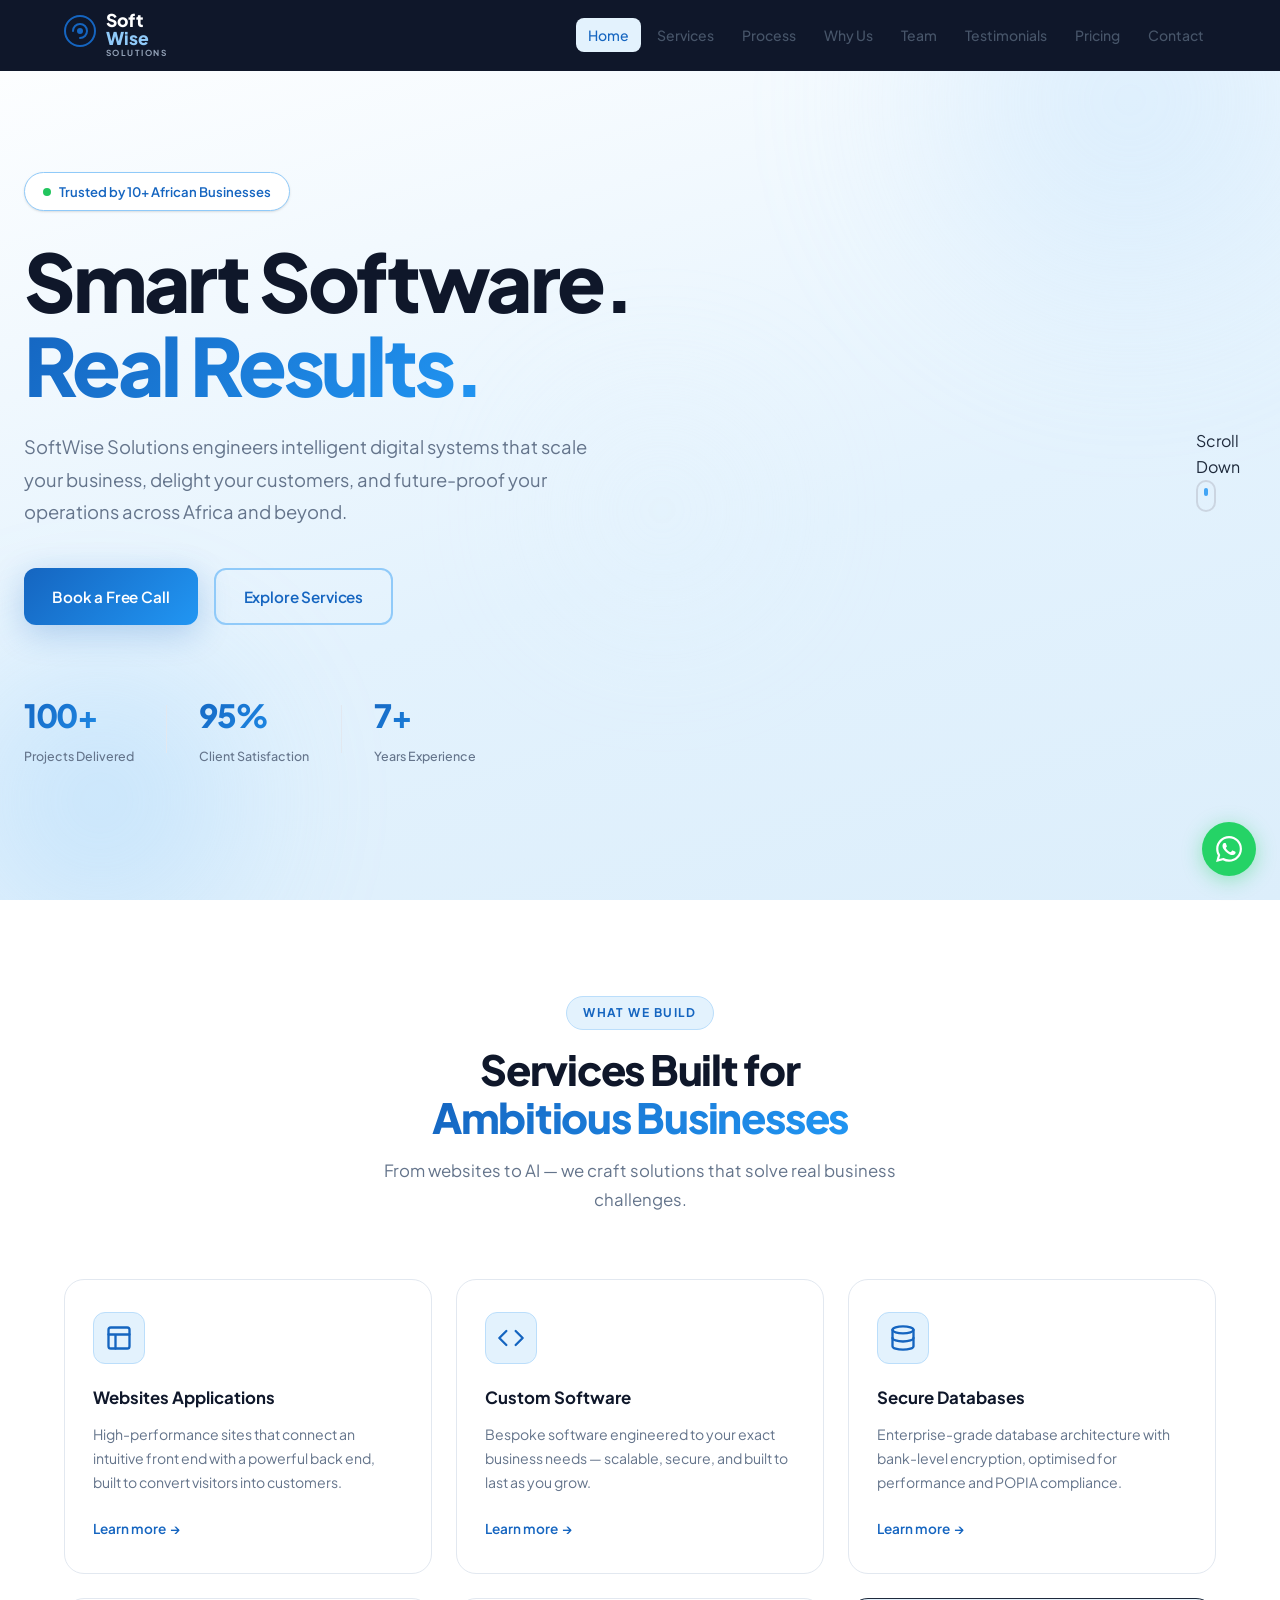
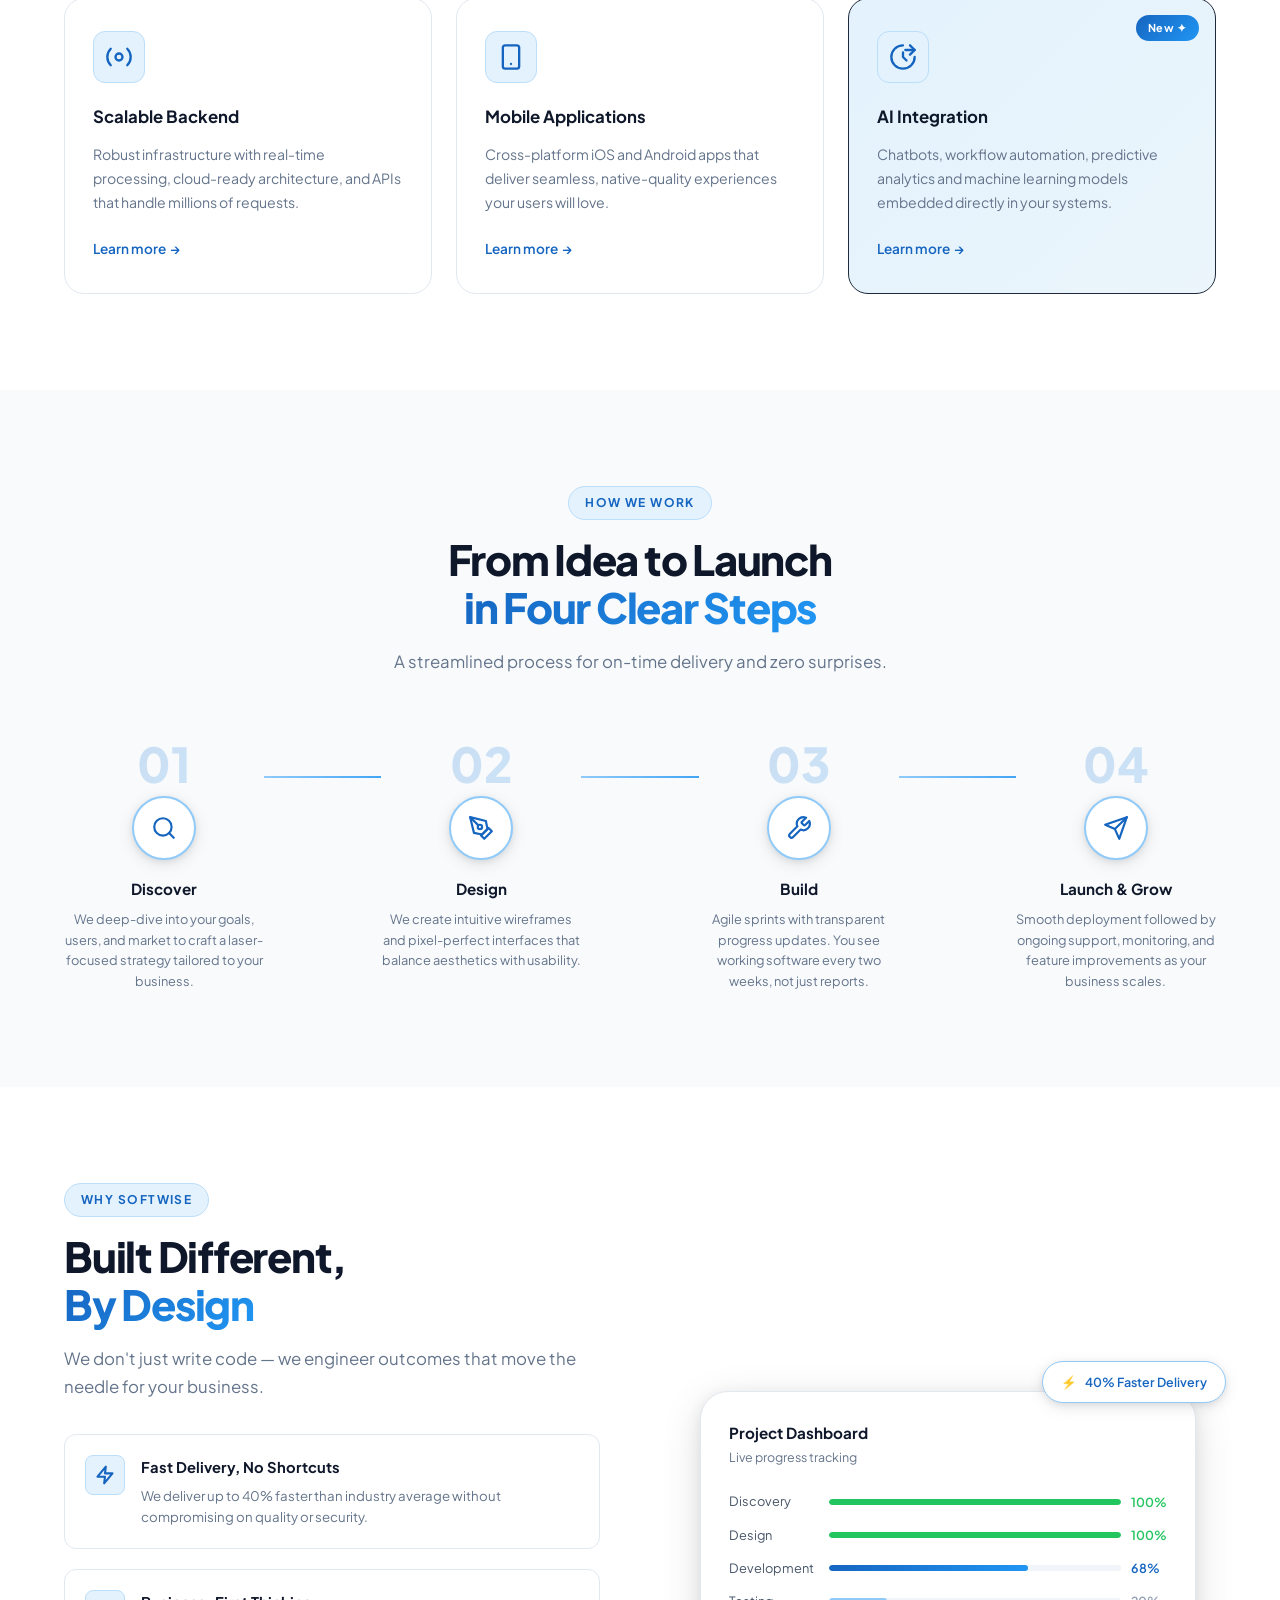
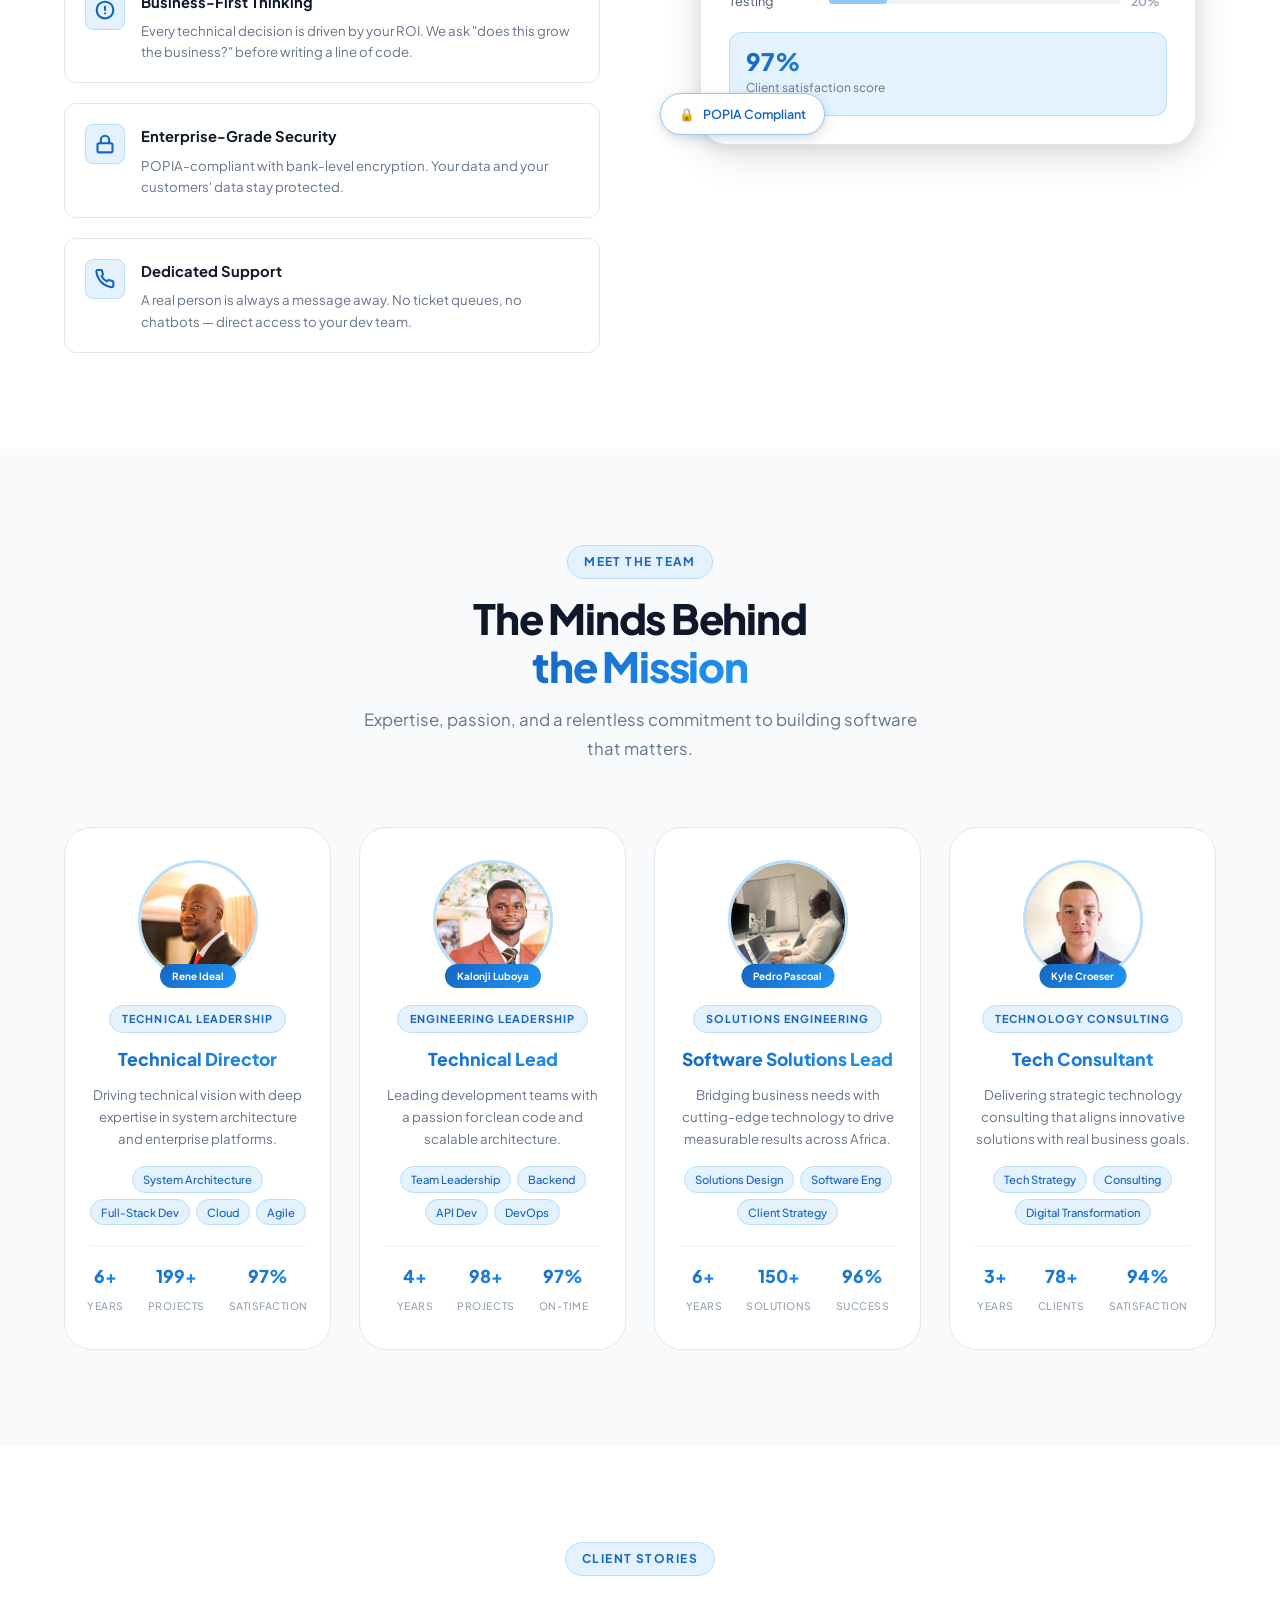
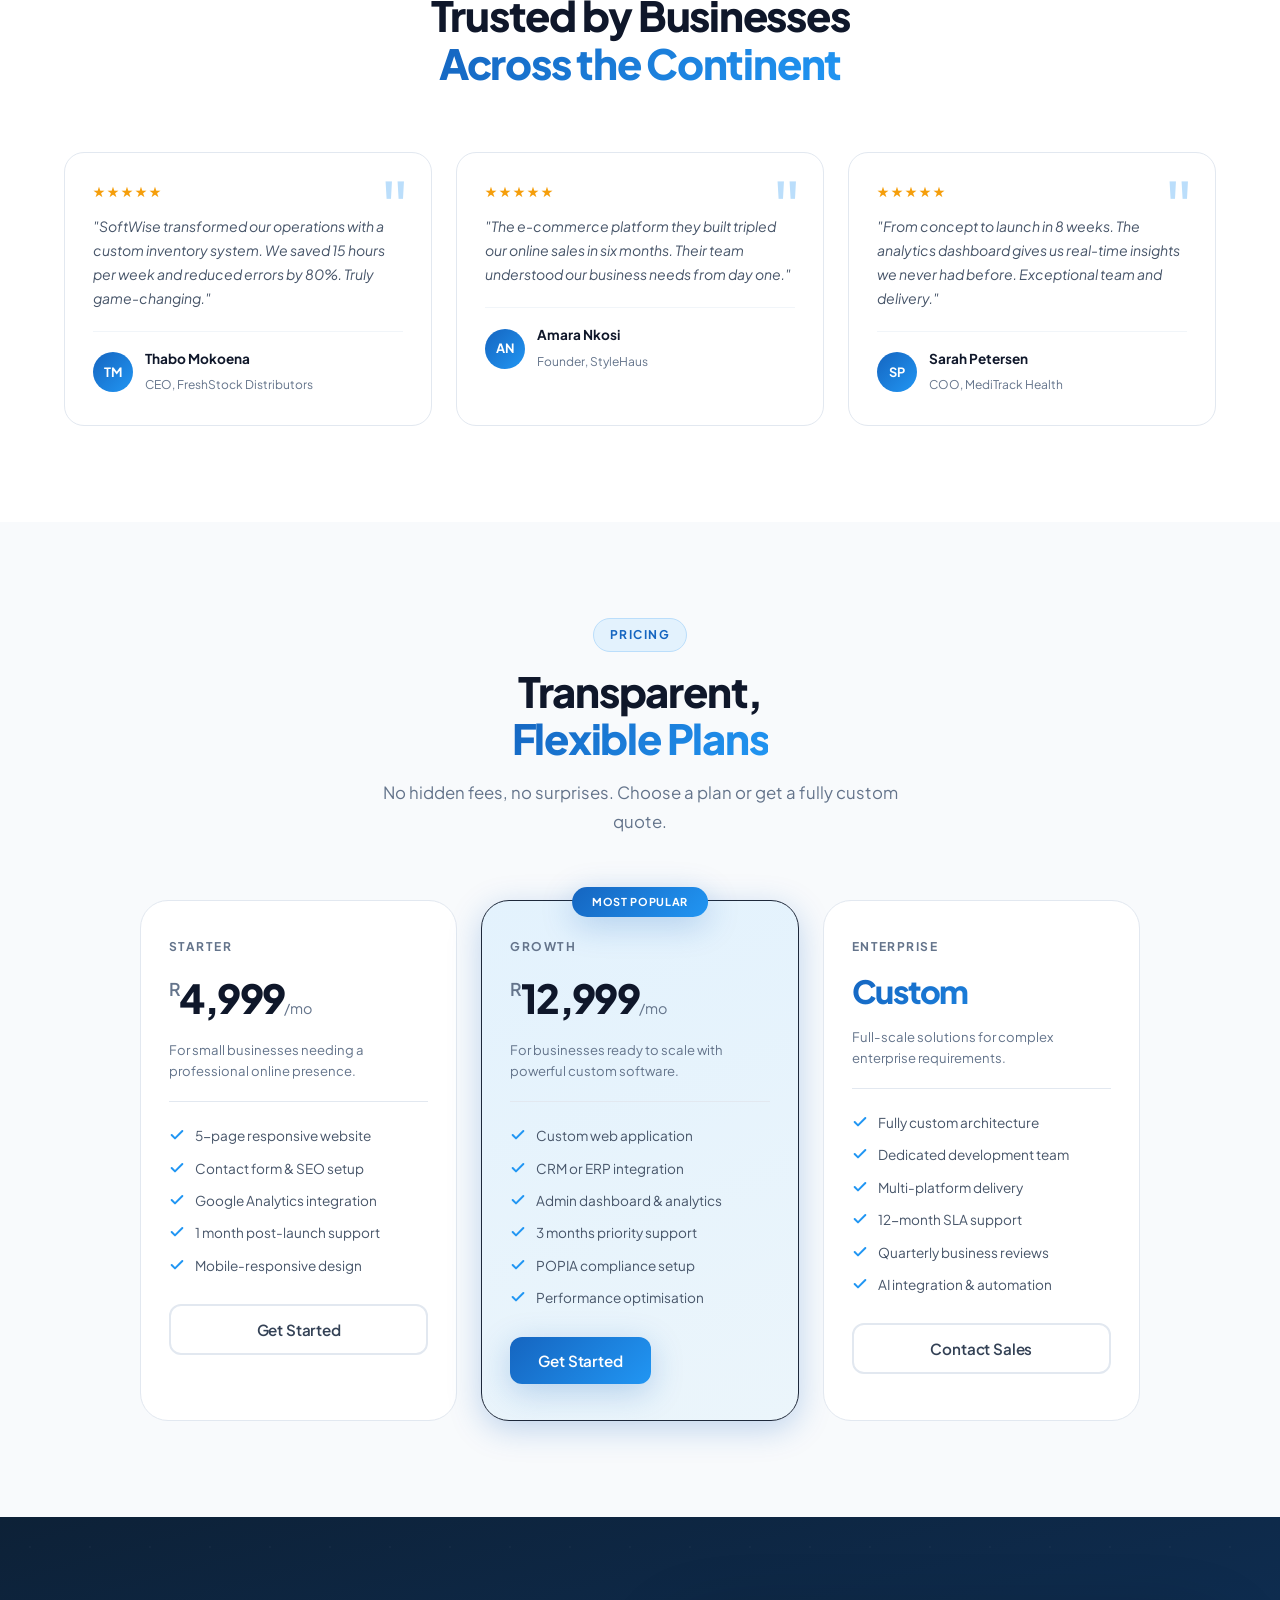
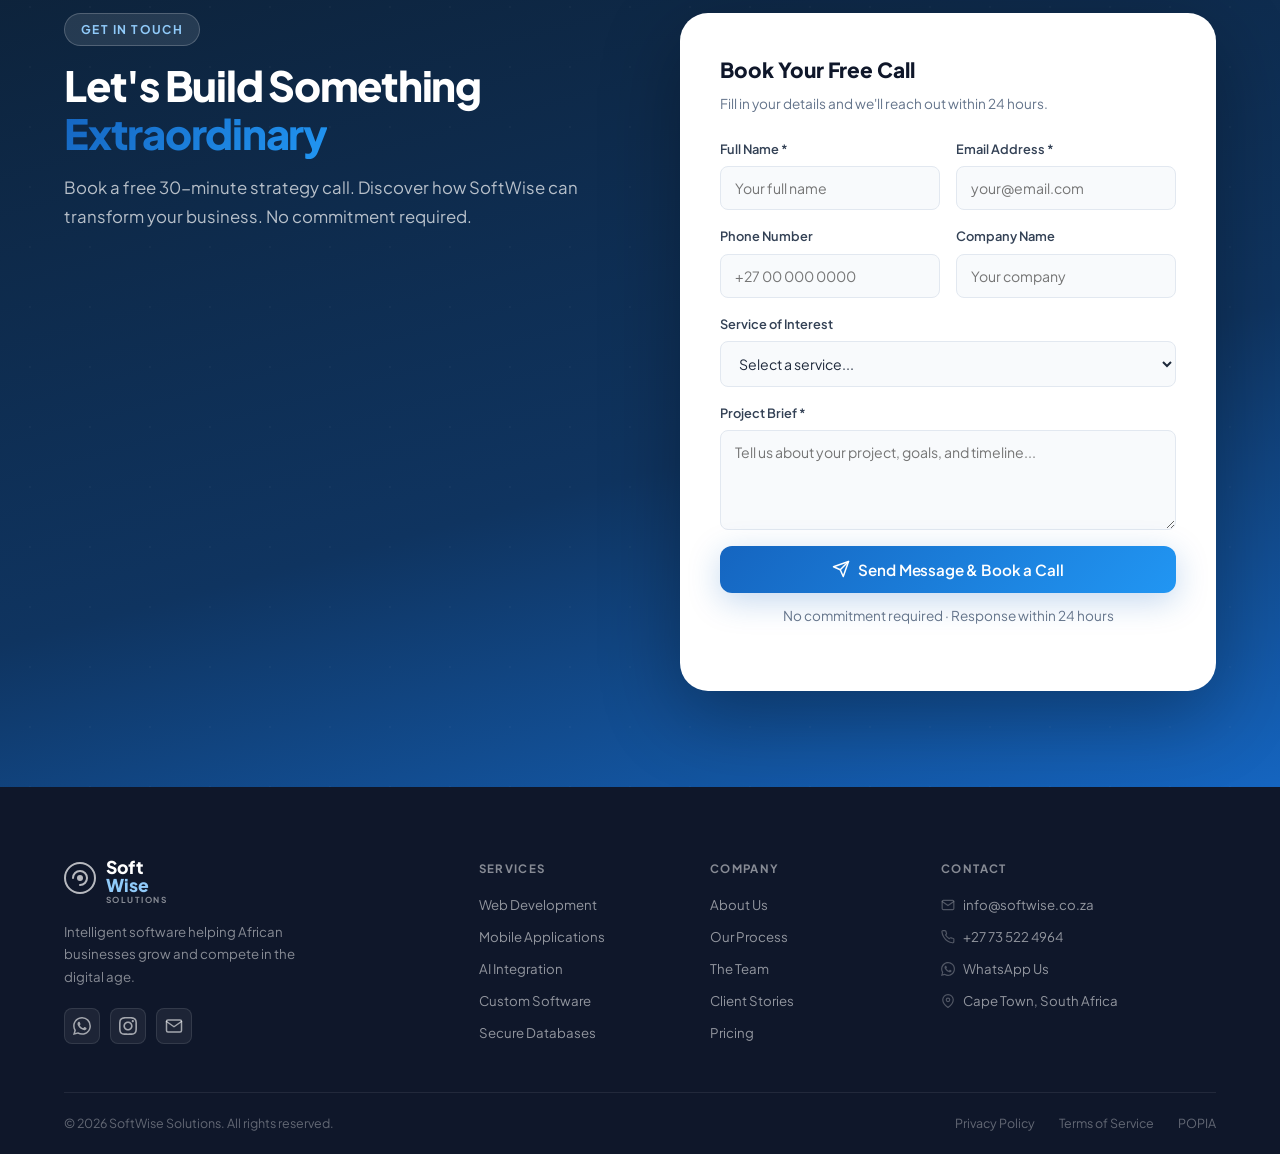
==== index_4.html @ fcd23aa0 "Add files via upload" ====
<!DOCTYPE html>
<html lang="en">
<head>
  <meta charset="UTF-8" />
  <meta name="viewport" content="width=device-width, initial-scale=1.0"/>
  <title>SoftWise Solutions – Smart Software. Real Results.</title>
  <link rel="preconnect" href="https://fonts.googleapis.com">
  <link rel="preconnect" href="https://fonts.gstatic.com" crossorigin>
  <link href="https://fonts.googleapis.com/css2?family=Plus+Jakarta+Sans:wght@300;400;500;600;700;800&family=Syne:wght@400;600;700;800&display=swap" rel="stylesheet">
  
</head>

<style>
/* =====================================================
   SOFTWISE SOLUTIONS — styles.css
   ===================================================== */

/* ---------- CSS CUSTOM PROPERTIES ---------- */
:root {
  --blue-900: #0D2137;
  --blue-800: #0F3460;
  --blue-700: #1565C0;
  --blue-600: #1976D2;
  --blue-500: #2196F3;
  --blue-400: #42A5F5;
  --blue-200: #90CAF9;
  --blue-100: #BBDEFB;
  --blue-50:  #E3F2FD;
  --white:    #FFFFFF;
  --gray-50:  #F8FAFC;
  --gray-100: #F1F5F9;
  --gray-200: #E2E8F0;
  --gray-300: #CBD5E1;
  --gray-400: #94A3B8;
  --gray-500: #64748B;
  --gray-600: #475569;
  --gray-700: #334155;
  --gray-800: #1E293B;
  --gray-900: #0F172A;
  --success:  #22C55E;
  --warning:  #F59E0B;
  --gradient: linear-gradient(135deg, var(--blue-700) 0%, var(--blue-500) 100%);
  --gradient-soft: linear-gradient(135deg, #E3F2FD 0%, #BBDEFB 100%);
  --shadow-sm: 0 1px 3px rgba(0,0,0,0.08), 0 1px 2px rgba(0,0,0,0.06);
  --shadow-md: 0 4px 16px rgba(0,0,0,0.1), 0 2px 6px rgba(0,0,0,0.07);
  --shadow-lg: 0 10px 40px rgba(0,0,0,0.12), 0 4px 16px rgba(0,0,0,0.08);
  --shadow-blue: 0 8px 32px rgba(21,101,192,0.25);
  --radius-sm: 8px;
  --radius-md: 12px;
  --radius-lg: 20px;
  --radius-xl: 28px;
  --transition: 0.3s cubic-bezier(0.4, 0, 0.2, 1);
  --font-body: 'Plus Jakarta Sans', sans-serif;
  --font-display: 'Syne', sans-serif;
}

/* ---------- RESET & BASE ---------- */
*, *::before, *::after { box-sizing: border-box; margin: 0; padding: 0; }

html {
  scroll-behavior: smooth;
  font-size: 16px;
  -webkit-text-size-adjust: 100%;
}

body {
  font-family: var(--font-body);
  color: var(--gray-800);
  background: var(--white);
  line-height: 1.65;
  overflow-x: hidden;
}

img { max-width: 100%; display: block; }
a { color: inherit; text-decoration: none; }
ul { list-style: none; }
button { cursor: pointer; border: none; background: none; font-family: inherit; }
input, textarea, select { font-family: inherit; }

/* ---------- UTILITIES ---------- */
.container {
  width: 100%;
  max-width: 1200px;
  margin: 0 auto;
  padding: 0 24px;
}

.section {
  padding: 96px 0;
}

.bg-light {
  background: var(--gray-50);
}

.gradient-text {
  background: var(--gradient);
  -webkit-background-clip: text;
  -webkit-text-fill-color: transparent;
  background-clip: text;
}

.section-header {
  text-align: center;
  margin-bottom: 64px;
}

.section-tag {
  display: inline-block;
  padding: 6px 16px;
  background: var(--blue-50);
  color: var(--blue-700);
  font-size: 0.75rem;
  font-weight: 700;
  letter-spacing: 0.12em;
  text-transform: uppercase;
  border-radius: 100px;
  border: 1px solid var(--blue-100);
  margin-bottom: 16px;
}

.section-title {
  /*font-family: var(--font-display);*/
  font-size: clamp(1.8rem, 4vw, 2.6rem);
  font-weight: 800;
  line-height: 1.15;
  color: var(--gray-900);
  margin-bottom: 16px;
  letter-spacing: -0.03em;
}

.section-desc {
  font-size: 1.05rem;
  color: var(--gray-500);
  max-width: 560px;
  margin: 0 auto;
  line-height: 1.7;
}

/* ---------- BUTTONS ---------- */
.btn {
  display: inline-flex;
  align-items: center;
  gap: 8px;
  padding: 14px 28px;
  border-radius: var(--radius-md);
  font-size: 0.95rem;
  font-weight: 600;
  transition: all var(--transition);
  white-space: nowrap;
  letter-spacing: -0.01em;
}

.btn-primary {
  background: var(--gradient);
  color: var(--white);
  box-shadow: var(--shadow-blue);
}
.btn-primary:hover {
  transform: translateY(-2px);
  box-shadow: 0 12px 40px rgba(21,101,192,0.38);
}
.btn-primary:active { transform: translateY(0); }

.btn-outline {
  background: transparent;
  color: var(--blue-700);
  border: 2px solid var(--blue-200);
}
.btn-outline:hover {
  border-color: var(--blue-700);
  background: var(--blue-50);
  transform: translateY(-2px);
}

.btn-outline-plan {
  display: block;
  width: 100%;
  text-align: center;
  padding: 14px;
  border-radius: var(--radius-md);
  border: 2px solid var(--gray-200);
  color: var(--gray-700);
  font-weight: 600;
  transition: all var(--transition);
}
.btn-outline-plan:hover {
  border-color: var(--blue-700);
  color: var(--blue-700);
  background: var(--blue-50);
  transform: translateY(-2px);
}

.btn-full { width: 100%; justify-content: center; }

/* ---------- NAVBAR ---------- */
.navbar {
  position: fixed;
  top: 0;
  left: 0;
  right: 0;
  z-index: 1000;
  padding: 0;
  transition: all var(--transition);
  background: var(--gray-900);
  backdrop-filter: blur(12px);
  -webkit-backdrop-filter: blur(12px);
  border-bottom: 1px solid transparent;
}

.navbar.scrolled {
  border-bottom-color: var(--gray-200);
  box-shadow: var(--shadow-sm);
}

.nav-container {
  max-width: 1200px;
  margin: 0 auto;
  padding: 0 24px;
  height: 70px;
  display: flex;
  align-items: center;
  justify-content: space-between;
}

.nav-logo {
  display: flex;
  align-items: center;
  gap: 10px;
  flex-shrink: 0;
}

.logo-icon { flex-shrink: 0; }

.logo-text {
  display: flex;
  flex-direction: column;
  line-height: 1;
}

.logo-soft {
  /*font-family: var(--font-display);*/
  font-size: 1.1rem;
  font-weight: 800;
  color: #ffffff;
}
.logo-wise {
  /*font-family: var(--font-display);*/
  font-size: 1.1rem;
  font-weight: 800;
  color: #90CAF9;
}
.logo-sub {
  font-size: 0.52rem;
  font-weight: 700;
  letter-spacing: 0.18em;
  color: var(--gray-400);
  margin-top: 2px;
}

.nav-links {
  display: flex;
  align-items: center;
  gap: 4px;
}

.nav-link {
  padding: 8px 12px;
  font-size: 0.875rem;
  font-weight: 500;
  color: var(--gray-600);
  border-radius: var(--radius-sm);
  transition: all var(--transition);
  white-space: nowrap;
}
.nav-link:hover, .nav-link.active {
  color: var(--blue-700);
  background: var(--blue-50);
}

.nav-cta {
  margin-left: 8px;
  padding: 10px 20px;
  background: var(--gradient);
  color: var(--white) !important;
  border-radius: var(--radius-md);
  font-size: 0.875rem;
  font-weight: 600;
  transition: all var(--transition);
  box-shadow: var(--shadow-blue);
  display:none;
}
.nav-cta:hover {
  transform: translateY(-2px);
  box-shadow: 0 8px 28px rgba(21,101,192,0.38);
}

.hamburger {
  display: none;
  flex-direction: column;
  gap: 5px;
  padding: 8px;
  z-index: 1001;
}
.hamburger span {
  display: block;
  width: 24px;
  height: 2px;
  background: var(--gray-700);
  border-radius: 2px;
  transition: all var(--transition);
}
.hamburger.active span:nth-child(1) { transform: translateY(7px) rotate(45deg); }
.hamburger.active span:nth-child(2) { opacity: 0; transform: scaleX(0); }
.hamburger.active span:nth-child(3) { transform: translateY(-7px) rotate(-45deg); }

/* ---------- HERO ---------- */
.hero {
  position: relative;
  min-height: 100vh;
  display: flex;
  align-items: center;
  padding: 120px 0 80px;
  overflow: hidden;
  background: linear-gradient(165deg, var(--white) 0%, var(--blue-50) 60%, #DCEEFB 100%);
}

.hero-bg-shapes {
  position: absolute;
  inset: 0;
  pointer-events: none;
  overflow: hidden;
}
.shape {
  position: absolute;
  border-radius: 50%;
  filter: blur(72px);
  opacity: 0.45;
}
.shape-1 {
  width: 600px; height: 600px;
  background: radial-gradient(circle, #BBDEFB, transparent 70%);
  top: -200px; right: -150px;
  animation: floatA 12s ease-in-out infinite;
}
.shape-2 {
  width: 400px; height: 400px;
  background: radial-gradient(circle, #90CAF9, transparent 70%);
  bottom: -100px; left: -100px;
  animation: floatB 10s ease-in-out infinite;
}
.shape-3 {
  width: 300px; height: 300px;
  background: radial-gradient(circle, #E3F2FD, transparent 70%);
  top: 40%; left: 40%;
  animation: floatA 14s ease-in-out infinite reverse;
}

@keyframes floatA {
  0%, 100% { transform: translate(0, 0) scale(1); }
  50%       { transform: translate(30px, -30px) scale(1.05); }
}
@keyframes floatB {
  0%, 100% { transform: translate(0, 0) scale(1); }
  50%       { transform: translate(-20px, 20px) scale(1.03); }
}

.hero-content {
  position: relative;
  z-index: 1;
}

.hero-badge {
  display: inline-flex;
  align-items: center;
  gap: 8px;
  padding: 8px 18px;
  background: white;
  border: 1px solid var(--blue-200);
  border-radius: 100px;
  font-size: 0.82rem;
  font-weight: 600;
  color: var(--blue-700);
  margin-bottom: 28px;
  box-shadow: var(--shadow-sm);
  animation: slideDown 0.6s ease both;
}
.badge-dot {
  width: 8px; height: 8px;
  border-radius: 50%;
  background: var(--success);
  animation: pulse 2s infinite;
}
@keyframes pulse {
  0%, 100% { box-shadow: 0 0 0 0 rgba(34, 197, 94, 0.4); }
  50%       { box-shadow: 0 0 0 6px rgba(34, 197, 94, 0); }
}

.hero-title {
  /*font-family: var(--font-display);*/
  font-size: clamp(2.8rem, 7vw, 5rem);
  font-weight: 800;
  line-height: 1.05;
  letter-spacing: -0.04em;
  color: var(--gray-900);
  margin-bottom: 24px;
  animation: slideUp 0.7s 0.1s ease both;
}

.hero-description {
  font-size: clamp(1rem, 2vw, 1.15rem);
  color: var(--gray-500);
  max-width: 600px;
  line-height: 1.75;
  margin-bottom: 40px;
  animation: slideUp 0.7s 0.2s ease both;
}

.hero-actions {
  display: flex;
  flex-wrap: wrap;
  gap: 16px;
  margin-bottom: 64px;
  animation: slideUp 0.7s 0.3s ease both;
}

.hero-stats {
  display: flex;
  align-items: center;
  gap: 32px;
  flex-wrap: wrap;
  animation: slideUp 0.7s 0.4s ease both;
}
.stat { text-align: left; }
.stat-number {
  display: block;
  /*font-family: var(--font-display);*/
  font-size: 2rem;
  font-weight: 800;
  background: var(--gradient);
  -webkit-background-clip: text;
  -webkit-text-fill-color: transparent;
  background-clip: text;
  letter-spacing: -0.04em;
}
.stat-label {
  font-size: 0.78rem;
  color: var(--gray-500);
  font-weight: 500;
}
.stat-divider {
  width: 1px;
  height: 48px;
  background: var(--gray-200);
}

/*
.hero-scroll-indicator {
  position: absolute;
  bottom: 32px;
  left: 50%;
  transform: translateX(-50%);
  display: none;
  flex-direction: column;
  align-items: center;
  gap: 8px;
  font-size: 0.72rem;
  color: var(--gray-400);
  letter-spacing: 0.08em;
  text-transform: uppercase;
  animation: fadeIn 1s 1s ease both;
}*/



.scroll-arrow {
  width: 20px; height: 32px;
  border: 2px solid var(--gray-300);
  border-radius: 10px;
  position: relative;
}
.scroll-arrow::after {
  content: '';
  position: absolute;
  top: 6px;
  left: 50%;
  transform: translateX(-50%);
  width: 4px; height: 8px;
  border-radius: 2px;
  background: var(--blue-400);
  animation: scrollDot 1.8s infinite;
}
@keyframes scrollDot {
  0%   { opacity: 1; top: 6px; }
  100% { opacity: 0; top: 16px; }
}

/* ---------- SERVICES ---------- */
.services-grid {
  display: grid;
  grid-template-columns: repeat(3, 1fr);
  gap: 24px;
}

.service-card {
  background: var(--white);
  border: 1.5px solid var(--gray-200);
  border-radius: var(--radius-lg);
  padding: 32px 28px;
  position: relative;
  transition: all var(--transition);
  overflow: hidden;
}
.service-card::before {
  content: '';
  position: absolute;
  inset: 0;
  background: var(--gradient-soft);
  opacity: 0;
  transition: opacity var(--transition);
  border-radius: inherit;
}
.service-card:hover {
  transform: translateY(-6px);
  border-color: var(--blue-300);
  box-shadow: var(--shadow-lg);
}
.service-card:hover::before { opacity: 1; }
.service-card:hover .service-icon { background: var(--gradient); color: white; }

.service-card-featured {
  border-color: var(--blue-300);
  background: linear-gradient(135deg, var(--blue-50), #EBF5FB);
}

.service-badge {
  position: absolute;
  top: 16px; right: 16px;
  background: var(--gradient);
  color: white;
  font-size: 0.68rem;
  font-weight: 700;
  letter-spacing: 0.06em;
  padding: 4px 12px;
  border-radius: 100px;
}

.service-icon {
  width: 52px; height: 52px;
  background: var(--blue-50);
  color: var(--blue-700);
  border-radius: var(--radius-md);
  display: flex;
  align-items: center;
  justify-content: center;
  margin-bottom: 20px;
  position: relative;
  z-index: 1;
  transition: all var(--transition);
  border: 1px solid var(--blue-100);
}

.service-card h3 {
  /*font-family: var(--font-display);*/
  font-size: 1.05rem;
  font-weight: 700;
  color: var(--gray-900);
  margin-bottom: 12px;
  position: relative;
  z-index: 1;
}

.service-card p {
  font-size: 0.88rem;
  color: var(--gray-500);
  line-height: 1.7;
  position: relative;
  z-index: 1;
  margin-bottom: 20px;
}

.service-link {
  font-size: 0.85rem;
  font-weight: 600;
  color: var(--blue-700);
  display: inline-flex;
  align-items: center;
  gap: 4px;
  position: relative;
  z-index: 1;
  transition: gap var(--transition);
}
.service-link:hover { gap: 8px; }
.service-link span { transition: transform var(--transition); }
.service-link:hover span { transform: translateX(4px); }

/* ---------- PROCESS ---------- */
.process-steps {
  display: flex;
  align-items: flex-start;
  gap: 0;
  position: relative;
}

.process-connector {
  flex: 1;
  height: 2px;
  background: linear-gradient(90deg, var(--blue-200), var(--blue-400));
  margin-top: 36px;
  min-width: 24px;
}

.process-step {
  flex: 0 0 auto;
  width: 200px;
  text-align: center;
}

.step-number {
  /*font-family: var(--font-display);*/
  font-size: 3rem;
  font-weight: 800;
  background: var(--gradient);
  -webkit-background-clip: text;
  -webkit-text-fill-color: transparent;
  background-clip: text;
  opacity: 0.2;
  line-height: 1;
  margin-bottom: 8px;
}

.step-icon {
  width: 64px; height: 64px;
  background: var(--white);
  border: 2px solid var(--blue-200);
  border-radius: 50%;
  display: flex;
  align-items: center;
  justify-content: center;
  margin: 0 auto 16px;
  color: var(--blue-700);
  box-shadow: var(--shadow-md);
  transition: all var(--transition);
}
.process-step:hover .step-icon {
  background: var(--gradient);
  color: white;
  border-color: transparent;
  transform: scale(1.1);
  box-shadow: var(--shadow-blue);
}

.process-step h3 {
  /*font-family: var(--font-display);*/
  font-size: 0.95rem;
  font-weight: 700;
  color: var(--gray-900);
  margin-bottom: 8px;
}
.process-step p {
  font-size: 0.8rem;
  color: var(--gray-500);
  line-height: 1.6;
}

/* ---------- WHY US ---------- */
.why-us-grid {
  display: grid;
  grid-template-columns: 1fr 1fr;
  gap: 80px;
  align-items: center;
}

.why-us-content .section-title { text-align: left; }
.why-us-content .section-tag { display: inline-block; }

.features-list {
  display: flex;
  flex-direction: column;
  gap: 20px;
  margin-top: 32px;
}

.feature-item {
  display: flex;
  align-items: flex-start;
  gap: 16px;
  padding: 20px;
  background: var(--white);
  border: 1.5px solid var(--gray-200);
  border-radius: var(--radius-md);
  transition: all var(--transition);
}
.feature-item:hover {
  border-color: var(--blue-200);
  box-shadow: var(--shadow-md);
  transform: translateX(4px);
}

.feature-icon {
  width: 40px; height: 40px;
  min-width: 40px;
  background: var(--blue-50);
  color: var(--blue-700);
  border-radius: var(--radius-sm);
  display: flex;
  align-items: center;
  justify-content: center;
  border: 1px solid var(--blue-100);
}

.feature-item h4 {
  /*font-family: var(--font-display);*/
  font-size: 0.92rem;
  font-weight: 700;
  color: var(--gray-900);
  margin-bottom: 6px;
}
.feature-item p { font-size: 0.83rem; color: var(--gray-500); line-height: 1.6; }

/* WHY US CARD */
.why-us-card-wrap { position: relative; padding: 20px; }

.progress-card {
  background: var(--white);
  border: 1.5px solid var(--gray-200);
  border-radius: var(--radius-xl);
  padding: 28px;
  box-shadow: var(--shadow-lg);
}

.progress-card-header {
  display: flex;
  align-items: center;
  gap: 14px;
  margin-bottom: 24px;
}
.progress-avatar {
  font-size: 2rem;
  width: 48px; height: 48px;
  background: var(--blue-50);
  border-radius: var(--radius-md);
  display: flex; align-items: center; justify-content: center;
}
.progress-card-header strong {
  display: block;
  /*font-family: var(--font-display);*/
  font-size: 0.95rem;
  font-weight: 700;
  color: var(--gray-900);
}
.progress-card-header p {
  font-size: 0.78rem;
  color: var(--gray-500);
  margin-top: 2px;
}

.progress-bars { display: flex; flex-direction: column; gap: 12px; margin-bottom: 20px; }

.progress-row {
  display: flex;
  align-items: center;
  gap: 10px;
  font-size: 0.8rem;
}
.progress-row > span:first-child { min-width: 90px; color: var(--gray-600); }

.progress-bar {
  flex: 1;
  height: 6px;
  background: var(--gray-100);
  border-radius: 3px;
  overflow: hidden;
}
.progress-fill {
  height: 100%;
  background: var(--gradient);
  border-radius: 3px;
  transition: width 1s ease;
}

.progress-pct { min-width: 36px; font-weight: 600; color: var(--blue-700); font-size: 0.78rem; }
.progress-pct.success { color: var(--success); }
.progress-pct.muted   { color: var(--gray-400); }

.satisfaction-badge {
  display: flex;
  align-items: center;
  gap: 12px;
  padding: 16px;
  background: var(--blue-50);
  border-radius: var(--radius-md);
  border: 1px solid var(--blue-100);
}
.badge-trophy { font-size: 1.5rem; }
.satisfaction-badge strong {
  /*font-family: var(--font-display);*/
  font-size: 1.5rem;
  font-weight: 800;
  background: var(--gradient);
  -webkit-background-clip: text;
  -webkit-text-fill-color: transparent;
  background-clip: text;
  display: block;
  line-height: 1;
}
.satisfaction-badge span { font-size: 0.75rem; color: var(--gray-500); }

.floating-chip {
  position: absolute;
  background: var(--white);
  border: 1.5px solid var(--blue-200);
  border-radius: 100px;
  padding: 10px 18px;
  font-size: 0.78rem;
  font-weight: 600;
  color: var(--blue-700);
  box-shadow: var(--shadow-md);
  display: flex;
  align-items: center;
  gap: 8px;
  animation: chipFloat 4s ease-in-out infinite;
}
.chip-1 { top: -10px; right: -10px; animation-delay: 0s; }
.chip-2 { bottom: 30px; left: -20px; animation-delay: 2s; }
@keyframes chipFloat {
  0%, 100% { transform: translateY(0); }
  50%       { transform: translateY(-8px); }
}

/* ---------- TEAM ---------- */
.team-grid {
  display: grid;
  grid-template-columns: repeat(4, 1fr);
  gap: 28px;
}

.team-card {
  background: var(--white);
  border: 1.5px solid var(--gray-200);
  border-radius: var(--radius-xl);
  overflow: hidden;
  transition: all var(--transition);
}
.team-card:hover {
  transform: translateY(-8px);
  border-color: var(--blue-200);
  box-shadow: var(--shadow-lg);
}

.team-card-inner {
  padding: 32px 24px;
  text-align: center;
}

.team-avatar-wrap {
  position: relative;
  width: 120px;
  height: 120px;
  margin: 0 auto 24px;
}
.team-avatar {
  width: 120px; height: 120px;
  border-radius: 50%;
  overflow: hidden;
  border: 3px solid var(--blue-100);
  background: var(--blue-50);
}
.team-avatar img {
  width: 100%; height: 100%;
  object-fit: cover;
}
.team-role-badge {
  position: absolute;
  bottom: -8px;
  left: 50%;
  transform: translateX(-50%);
  background: var(--gradient);
  color: white;
  font-size: 0.62rem;
  font-weight: 700;
  padding: 4px 12px;
  border-radius: 100px;
  white-space: nowrap;
}

/* ---- NAME ON TOP OF PHOTO ---- */
.team-avatar-name {
  position: absolute;
  top: -31px;
  left: 50%;
  transform: translateX(-50%);
  background: var(--gradient);
  color: white;
  /*font-family: var(--font-display);*/
  font-size: 0.68rem;
  font-weight: 700;
  padding: 5px 14px;
  border-radius: 100px;
  white-space: nowrap;
  box-shadow: var(--shadow-blue);
  letter-spacing: 0.02em;
  z-index: 2;
}

.team-role-tag {
  display: inline-block;
  font-size: 0.68rem;
  font-weight: 700;
  letter-spacing: 0.1em;
  text-transform: uppercase;
  color: var(--blue-700);
  background: var(--blue-50);
  padding: 4px 12px;
  border-radius: 100px;
  margin-bottom: 12px;
  border: 1px solid var(--blue-100);
}

.team-name {
  /*font-family: var(--font-display);*/
  font-size: 1.1rem;
  font-weight: 800;
  background: var(--gradient);
  -webkit-background-clip: text;
  -webkit-text-fill-color: transparent;
  background-clip: text;
  margin-bottom: 10px;
}

.team-bio {
  font-size: 0.83rem;
  color: var(--gray-500);
  line-height: 1.65;
  margin-bottom: 16px;
}

.team-skills {
  display: flex;
  flex-wrap: wrap;
  gap: 6px;
  justify-content: center;
  margin-bottom: 20px;
}
.team-skills span {
  font-size: 0.7rem;
  background: var(--blue-50);
  color: var(--blue-700);
  border: 1px solid var(--blue-100);
  padding: 3px 10px;
  border-radius: 100px;
  font-weight: 500;
}

.team-stats {
  display: flex;
  justify-content: center;
  gap: 24px;
  padding-top: 16px;
  border-top: 1px solid var(--gray-100);
}
.team-stats > div { text-align: center; }
.team-stats strong {
  display: block;
  /*font-family: var(--font-display);*/
  font-size: 1.1rem;
  font-weight: 800;
  background: var(--gradient);
  -webkit-background-clip: text;
  -webkit-text-fill-color: transparent;
  background-clip: text;
}
.team-stats span {
  font-size: 0.65rem;
  color: var(--gray-400);
  font-weight: 500;
  text-transform: uppercase;
  letter-spacing: 0.05em;
}

/* ---------- TESTIMONIALS ---------- */
.testimonials { background: var(--white); }

.testimonials-grid {
  display: grid;
  grid-template-columns: repeat(3, 1fr);
  gap: 24px;
}

.testimonial-card {
  background: var(--white);
  border: 1.5px solid var(--gray-200);
  border-radius: var(--radius-lg);
  padding: 28px;
  transition: all var(--transition);
  position: relative;
  overflow: hidden;
}
.testimonial-card::before {
  content: '"';
  position: absolute;
  top: 16px; right: 20px;
  font-size: 5rem;
  /*font-family: var(--font-display);*/
  color: var(--blue-100);
  line-height: 1;
  pointer-events: none;
}
.testimonial-card:hover {
  transform: translateY(-4px);
  border-color: var(--blue-200);
  box-shadow: var(--shadow-lg);
}

.stars { color: #F59E0B; font-size: 0.85rem; letter-spacing: 2px; margin-bottom: 12px; }

.testimonial-text {
  font-size: 0.88rem;
  color: var(--gray-600);
  line-height: 1.7;
  font-style: italic;
  margin-bottom: 20px;
  position: relative;
  z-index: 1;
}

.testimonial-author {
  display: flex;
  align-items: center;
  gap: 12px;
  padding-top: 16px;
  border-top: 1px solid var(--gray-100);
}
.author-avatar {
  width: 40px; height: 40px;
  border-radius: 50%;
  background: var(--gradient);
  color: white;
  display: flex;
  align-items: center;
  justify-content: center;
  font-size: 0.8rem;
  font-weight: 700;
  flex-shrink: 0;
}
.testimonial-author strong {
  display: block;
  font-size: 0.85rem;
  font-weight: 700;
  color: var(--gray-900);
}
.testimonial-author span {
  font-size: 0.75rem;
  color: var(--gray-500);
}

/* ---------- PRICING ---------- */
.pricing-grid {
  display: grid;
  grid-template-columns: repeat(3, 1fr);
  gap: 24px;
  max-width: 1000px;
  margin: 0 auto;
}

.pricing-card {
  background: var(--white);
  border: 1.5px solid var(--gray-200);
  border-radius: var(--radius-xl);
  padding: 36px 28px;
  position: relative;
  transition: all var(--transition);
}
.pricing-card:hover {
  transform: translateY(-6px);
  box-shadow: var(--shadow-lg);
}

.pricing-featured {
  border-color: var(--blue-300);
  background: linear-gradient(160deg, var(--blue-50), #EBF5FB);
  box-shadow: var(--shadow-blue);
}

.popular-badge {
  position: absolute;
  top: -14px;
  left: 50%;
  transform: translateX(-50%);
  background: var(--gradient);
  color: white;
  font-size: 0.68rem;
  font-weight: 700;
  letter-spacing: 0.06em;
  text-transform: uppercase;
  padding: 6px 20px;
  border-radius: 100px;
  white-space: nowrap;
  box-shadow: var(--shadow-blue);
}

.plan-name {
  font-size: 0.75rem;
  font-weight: 700;
  letter-spacing: 0.12em;
  text-transform: uppercase;
  color: var(--gray-500);
  margin-bottom: 8px;
}

.plan-price {
  /*font-family: var(--font-display);*/
  font-size: 2.5rem;
  font-weight: 800;
  color: var(--gray-900);
  letter-spacing: -0.04em;
  margin-bottom: 8px;
}
.currency {
  font-size: 1.1rem;
  vertical-align: top;
  padding-top: 10px;
  display: inline-block;
  font-weight: 600;
  color: var(--gray-500);
}
.period {
  font-size: 0.9rem;
  color: var(--gray-500);
  font-weight: 400;
  letter-spacing: 0;
}
.enterprise-price {
  font-size: 2rem;
  background: var(--gradient);
  -webkit-background-clip: text;
  -webkit-text-fill-color: transparent;
  background-clip: text;
}

.plan-desc {
  font-size: 0.82rem;
  color: var(--gray-500);
  margin-bottom: 24px;
  padding-bottom: 20px;
  border-bottom: 1px solid var(--gray-200);
  line-height: 1.6;
}

.plan-features {
  display: flex;
  flex-direction: column;
  gap: 12px;
  margin-bottom: 28px;
}
.plan-features li {
  display: flex;
  align-items: flex-start;
  gap: 10px;
  font-size: 0.85rem;
  color: var(--gray-600);
  line-height: 1.5;
}
.plan-features li svg {
  color: var(--blue-500);
  flex-shrink: 0;
  margin-top: 1px;
}

/* ---------- CONTACT ---------- */
.contact {
  background: linear-gradient(165deg, var(--blue-900) 0%, var(--blue-800) 60%, var(--blue-700) 100%);
  color: white;
  position: relative;
  overflow: hidden;
}
.contact::before {
  content: '';
  position: absolute;
  inset: 0;
  background: url("data:image/svg+xml,%3Csvg width='60' height='60' viewBox='0 0 60 60' xmlns='http://www.w3.org/2000/svg'%3E%3Cg fill='none' fill-rule='evenodd'%3E%3Cg fill='%23ffffff' fill-opacity='0.03'%3E%3Ccircle cx='30' cy='30' r='1'/%3E%3C/g%3E%3C/g%3E%3C/svg%3E");
}

.contact-grid {
  position: relative;
  z-index: 1;
  display: grid;
  grid-template-columns: 1fr 1fr;
  gap: 80px;
  align-items: start;
}

.contact-info .section-tag {
  background: rgba(255,255,255,0.1);
  border-color: rgba(255,255,255,0.2);
  color: var(--blue-200);
}
.contact-info .section-title { color: white; text-align: left; }
.contact-info .section-desc { color: rgba(255,255,255,0.7); max-width: 100%; text-align: left; }

.contact-methods {
  display: flex;
  flex-direction: column;
  gap: 16px;
  margin-top: 32px;
}

.contact-method {
  display: flex;
  align-items: center;
  gap: 16px;
  padding: 16px 20px;
  background: rgba(255,255,255,0.07);
  border: 1px solid rgba(255,255,255,0.12);
  border-radius: var(--radius-md);
  transition: all var(--transition);
  cursor: pointer;
}
.contact-method:hover {
  background: rgba(255,255,255,0.13);
  border-color: rgba(255,255,255,0.25);
  transform: translateX(6px);
}

.contact-method-icon {
  width: 44px; height: 44px;
  border-radius: var(--radius-sm);
  display: flex;
  align-items: center;
  justify-content: center;
  flex-shrink: 0;
}
.email-icon    { background: rgba(33, 150, 243, 0.25); color: var(--blue-200); }
.phone-icon    { background: rgba(34, 197, 94, 0.2);   color: #86EFAC; }
.whatsapp-icon { background: rgba(37, 211, 102, 0.2);  color: #86EFAC; }

.contact-method-text span {
  display: block;
  font-size: 0.72rem;
  color: rgba(255,255,255,0.5);
  text-transform: uppercase;
  letter-spacing: 0.08em;
  font-weight: 500;
  margin-bottom: 2px;
}
.contact-method-text strong {
  font-size: 0.88rem;
  color: white;
  font-weight: 600;
}

/* CONTACT FORM */
.contact-form-wrap {
  background: var(--white);
  border-radius: var(--radius-xl);
  padding: 40px;
  box-shadow: 0 24px 80px rgba(0,0,0,0.3);
}

.contact-form h3 {
  /*font-family: var(--font-display);*/
  font-size: 1.3rem;
  font-weight: 800;
  color: var(--gray-900);
  margin-bottom: 6px;
}
.contact-form > p {
  font-size: 0.85rem;
  color: var(--gray-500);
  margin-bottom: 24px;
}

.form-row {
  display: grid;
  grid-template-columns: 1fr 1fr;
  gap: 16px;
}

.form-group {
  display: flex;
  flex-direction: column;
  gap: 6px;
  margin-bottom: 16px;
}

.form-group label {
  font-size: 0.8rem;
  font-weight: 600;
  color: var(--gray-700);
}

.form-group input,
.form-group textarea,
.form-group select {
  padding: 12px 14px;
  border: 1.5px solid var(--gray-200);
  border-radius: var(--radius-sm);
  font-size: 0.88rem;
  color: var(--gray-800);
  background: var(--gray-50);
  transition: all var(--transition);
  outline: none;
}
.form-group input:focus,
.form-group textarea:focus,
.form-group select:focus {
  border-color: var(--blue-500);
  background: var(--white);
  box-shadow: 0 0 0 3px rgba(33,150,243,0.1);
}
.form-group input.error,
.form-group textarea.error {
  border-color: #EF4444;
  box-shadow: 0 0 0 3px rgba(239,68,68,0.1);
}

.form-group textarea { resize: vertical; min-height: 100px; }
.form-group select { cursor: pointer; }

.form-note {
  text-align: center;
  font-size: 0.75rem;
  color: var(--gray-400);
  margin-top: 12px;
}

/* ---------- FOOTER ---------- */
.footer {
  background: var(--gray-900);
  color: rgba(255,255,255,0.7);
  padding: 72px 0 0;
}

.footer-grid {
  display: grid;
  grid-template-columns: 2fr 1fr 1fr 1.5fr;
  gap: 48px;
  padding-bottom: 48px;
  border-bottom: 1px solid rgba(255,255,255,0.08);
}

.footer-brand p {
  font-size: 0.83rem;
  line-height: 1.7;
  color: rgba(255,255,255,0.5);
  margin-top: 16px;
  max-width: 260px;
}

.footer-social {
  display: flex;
  gap: 10px;
  margin-top: 20px;
}
.social-link {
  width: 36px; height: 36px;
  background: rgba(255,255,255,0.06);
  border: 1px solid rgba(255,255,255,0.1);
  border-radius: var(--radius-sm);
  display: flex;
  align-items: center;
  justify-content: center;
  color: rgba(255,255,255,0.6);
  transition: all var(--transition);
}
.social-link:hover { transform: translateY(-2px); }
.social-link.whatsapp:hover { background: rgba(37,211,102,0.2); color: #86EFAC; border-color: rgba(37,211,102,0.3); }
.social-link.instagram:hover { background: rgba(225,48,108,0.2); color: #FCA5A5; border-color: rgba(225,48,108,0.3); }
.social-link.email-social:hover { background: rgba(33,150,243,0.2); color: var(--blue-200); border-color: rgba(33,150,243,0.3); }

.footer-col h5 {
  /*font-family: var(--font-display);*/
  font-size: 0.72rem;
  font-weight: 700;
  letter-spacing: 0.12em;
  text-transform: uppercase;
  color: rgba(255,255,255,0.5);
  margin-bottom: 16px;
}
.footer-col ul { display: flex; flex-direction: column; gap: 10px; }
.footer-col a {
  font-size: 0.83rem;
  color: rgba(255,255,255,0.55);
  transition: color var(--transition);
  display: flex;
  align-items: center;
  gap: 8px;
}
.footer-col a:hover { color: white; }
.footer-col a svg { flex-shrink: 0; opacity: 0.5; }

.footer-bottom {
  padding: 20px 0;
  display: flex;
  align-items: center;
  justify-content: space-between;
  flex-wrap: wrap;
  gap: 12px;
}
.footer-bottom p { font-size: 0.78rem; color: rgba(255,255,255,0.35); }
.footer-bottom-links { display: flex; gap: 24px; }
.footer-bottom-links a {
  font-size: 0.78rem;
  color: rgba(255,255,255,0.35);
  transition: color var(--transition);
}
.footer-bottom-links a:hover { color: rgba(255,255,255,0.7); }

.footer-logo .logo-soft { color: white; }

/* ---------- SCROLL TOP ---------- */
.scroll-top {
  position: fixed;
  bottom: 90px;
  right: 24px;
  width: 46px; height: 46px;
  background: var(--gradient);
  color: white;
  border-radius: 50%;
  display: flex;
  align-items: center;
  justify-content: center;
  box-shadow: var(--shadow-blue);
  z-index: 900;
  transition: all var(--transition);
  opacity: 0;
  pointer-events: none;
  transform: translateY(10px);
}
.scroll-top.visible {
  opacity: 1;
  pointer-events: auto;
  transform: translateY(0);
}
.scroll-top:hover {
  transform: translateY(-4px);
  box-shadow: 0 12px 36px rgba(21,101,192,0.45);
}

/* ---------- WHATSAPP FLOAT ---------- */
.whatsapp-float {
  position: fixed;
  bottom: 24px;
  right: 24px;
  width: 54px; height: 54px;
  background: #25D366;
  color: white;
  border-radius: 50%;
  display: flex;
  align-items: center;
  justify-content: center;
  box-shadow: 0 4px 20px rgba(37,211,102,0.4);
  z-index: 900;
  transition: all var(--transition);
  animation: whatsappPulse 3s infinite;
}
.whatsapp-float:hover {
  transform: scale(1.1);
  box-shadow: 0 8px 32px rgba(37,211,102,0.55);
  animation: none;
}
@keyframes whatsappPulse {
  0%, 100% { box-shadow: 0 4px 20px rgba(37,211,102,0.4); }
  50%       { box-shadow: 0 4px 28px rgba(37,211,102,0.65), 0 0 0 8px rgba(37,211,102,0.08); }
}

/* ---------- MODAL ---------- */
.modal-overlay {
  position: fixed;
  inset: 0;
  background: rgba(15,23,42,0.75);
  backdrop-filter: blur(6px);
  z-index: 2000;
  display: flex;
  align-items: center;
  justify-content: center;
  padding: 20px;
  opacity: 0;
  pointer-events: none;
  transition: opacity var(--transition);
}
.modal-overlay.active {
  opacity: 1;
  pointer-events: auto;
}
.modal-overlay.active .modal { transform: scale(1) translateY(0); }

.modal {
  background: var(--white);
  border-radius: var(--radius-xl);
  padding: 40px;
  max-width: 480px;
  width: 100%;
  position: relative;
  text-align: center;
  box-shadow: 0 32px 80px rgba(0,0,0,0.3);
  transform: scale(0.95) translateY(20px);
  transition: transform var(--transition);
}

.modal-close {
  position: absolute;
  top: 16px; right: 16px;
  width: 36px; height: 36px;
  background: var(--gray-100);
  border-radius: 50%;
  display: flex;
  align-items: center;
  justify-content: center;
  color: var(--gray-500);
  transition: all var(--transition);
}
.modal-close:hover { background: var(--gray-200); color: var(--gray-800); }

.modal-icon {
  font-size: 3rem;
  margin-bottom: 16px;
}
.modal-title {
  /*font-family: var(--font-display);*/
  font-size: 1.4rem;
  font-weight: 800;
  color: var(--gray-900);
  margin-bottom: 10px;
}
.modal-desc {
  font-size: 0.88rem;
  color: var(--gray-500);
  line-height: 1.65;
  margin-bottom: 16px;
}

.modal-plan-info {
  display: inline-block;
  padding: 8px 20px;
  background: var(--blue-50);
  border: 1px solid var(--blue-200);
  border-radius: 100px;
  font-size: 0.82rem;
  font-weight: 600;
  color: var(--blue-700);
  margin-bottom: 24px;
}

.modal-actions {
  display: flex;
  flex-direction: column;
  gap: 12px;
  margin-bottom: 16px;
}
.modal-actions .btn {
  justify-content: center;
  font-size: 0.9rem;
}

.modal-note {
  font-size: 0.78rem;
  color: var(--gray-400);
}
.modal-note a { color: var(--blue-600); font-weight: 600; }

/* ---------- TOAST ---------- */
.toast {
  position: fixed;
  bottom: 90px;
  left: 50%;
  transform: translateX(-50%) translateY(20px);
  background: var(--gray-900);
  color: white;
  padding: 14px 24px;
  border-radius: var(--radius-md);
  font-size: 0.88rem;
  font-weight: 500;
  box-shadow: var(--shadow-lg);
  z-index: 9999;
  opacity: 0;
  transition: all 0.4s ease;
  max-width: 360px;
  text-align: center;
  pointer-events: none;
}
.toast.show {
  opacity: 1;
  transform: translateX(-50%) translateY(0);
}
.toast.success { background: #166534; border-left: 4px solid var(--success); }
.toast.error   { background: #991B1B; border-left: 4px solid #EF4444; }

/* ---------- ANIMATIONS ---------- */
@keyframes slideDown {
  from { opacity: 0; transform: translateY(-16px); }
  to   { opacity: 1; transform: translateY(0); }
}
@keyframes slideUp {
  from { opacity: 0; transform: translateY(24px); }
  to   { opacity: 1; transform: translateY(0); }
}
@keyframes fadeIn {
  from { opacity: 0; }
  to   { opacity: 1; }
}

[data-aos] {
  opacity: 0;
  transform: translateY(28px);
  transition: opacity 0.65s ease, transform 0.65s ease;
}
[data-aos="fade-left"] { transform: translateX(28px); }
[data-aos="fade-right"] { transform: translateX(-28px); }
[data-aos="zoom-in"] { transform: scale(0.92); }
[data-aos].aos-animate {
  opacity: 1;
  transform: translate(0) scale(1);
}

/* ---------- RESPONSIVE ---------- */
@media (max-width: 1200px) {
  .team-grid { grid-template-columns: repeat(2, 1fr); }
}

@media (max-width: 1024px) {
  .services-grid { grid-template-columns: repeat(2, 1fr); }
  .process-steps { flex-wrap: wrap; justify-content: center; gap: 24px; }
  .process-connector { display: none; }
  .process-step { width: 180px; }
  .why-us-grid { grid-template-columns: 1fr; gap: 48px; }
  .why-us-card-wrap { max-width: 460px; }
  .footer-grid { grid-template-columns: 1fr 1fr; gap: 32px; }
  .contact-grid { grid-template-columns: 1fr; gap: 48px; }
}

@media (max-width: 768px) {
  .section { padding: 72px 0; }
  .container { padding: 0 16px; }

  .hamburger { display: flex; }

  .nav-links {
    position: fixed;
    inset: 0;
    top: 70px;
    background: white;
    flex-direction: column;
    align-items: stretch;
    padding: 24px 20px;
    gap: 4px;
    transform: translateX(100%);
    transition: transform var(--transition);
    overflow-y: auto;
    z-index: 999;
    border-top: 1px solid var(--gray-200);
    box-shadow: var(--shadow-lg);
  }
  .nav-links.open { 
          transform: translateX(0);
        height: fit-content;
        text-align: center;
        gap: 20px;
  }

  .nav-link {
    padding: 14px 16px;
    font-size: 1rem;
    border-bottom: 1px solid var(--gray-100);
  }
  .nav-cta {
    margin: 12px 0 0;
    text-align: center;
    padding: 14px;
    font-size: 1rem;
  }

  .hero-title { font-size: clamp(2.2rem, 8vw, 3rem); }
  .hero-description { font-size: 0.95rem; }
  .hero-actions { gap: 12px; }
  .hero-stats { gap: 20px; }
  .stat-number { font-size: 1.5rem; }

  .services-grid { grid-template-columns: 1fr; }
  .team-grid { grid-template-columns: 1fr; }
  .testimonials-grid { grid-template-columns: 1fr; }
  .pricing-grid { grid-template-columns: 1fr; max-width: 400px; }
  .footer-grid { grid-template-columns: 1fr; gap: 32px; }

  .form-row { grid-template-columns: 1fr; }
  .contact-form-wrap { padding: 24px 20px; }

  .hero-scroll-indicator { display: none; }
  .floating-chip { display: none; }

  .footer-bottom {
    flex-direction: column;
    text-align: center;
  }
}

@media (max-width: 480px) {
  .section { padding: 56px 0; }
  .hero { padding: 100px 0 60px; }
  .hero-title { font-size: clamp(1.9rem, 9vw, 2.6rem); }
  .hero-badge { font-size: 0.72rem; }

  .hero-actions { flex-direction: column; }
  .hero-actions .btn { width: 100%; justify-content: center; }
  .hero-stats { flex-direction: column; gap: 16px; }
  .stat-divider { display: none; }

  .section-title { font-size: 1.6rem; }

  .process-step { width: 100%; text-align: left; display: flex; align-items: flex-start; gap: 16px; }
  .process-step .step-content { flex: 1; }
  .step-number { font-size: 2rem; min-width: 40px; }
  .step-icon { margin: 0; flex-shrink: 0; }

  .modal { padding: 28px 20px; }
  .modal-actions { flex-direction: column; }

  .scroll-top, .whatsapp-float { bottom: 16px; right: 16px; }
  .scroll-top { bottom: 80px; }
}

/* ---------- PRINT ---------- */
@media print {
  .navbar, .scroll-top, .whatsapp-float, .modal-overlay, .toast { display: none !important; }
  .hero { min-height: auto; padding: 40px 0; }
  .section { padding: 40px 0; }
}


</style>



<body>

  <!-- ========== NAVBAR ========== -->
  <nav class="navbar" id="navbar">
    <div class="nav-container">
      <a href="#home" class="nav-logo">
        <div class="logo-icon">
          <svg width="32" height="32" viewBox="0 0 32 32" fill="none" xmlns="http://www.w3.org/2000/svg">
            <circle cx="16" cy="16" r="15" stroke="#1565C0" stroke-width="2"/>
            <path d="M9 16C9 12.13 12.13 9 16 9s7 3.13 7 7-3.13 7-7 7" stroke="#1565C0" stroke-width="2" stroke-linecap="round"/>
            <circle cx="16" cy="16" r="3" fill="#1565C0"/>
          </svg>
        </div>
        <div class="logo-text">
          <span class="logo-soft">Soft</span><span class="logo-wise">Wise</span>
          <span class="logo-sub">SOLUTIONS</span>
        </div>
      </a>

      <button class="hamburger" id="hamburger" aria-label="Toggle menu">
        <span></span><span></span><span></span>
      </button>

      <ul class="nav-links" id="nav-links">
        <li><a href="#home" class="nav-link active">Home</a></li>
        <li><a href="#services" class="nav-link">Services</a></li>
        <li><a href="#process" class="nav-link">Process</a></li>
         <li><a href="#why-us" class="nav-link">Why Us</a></li>
         <li><a href="#team" class="nav-link">Team</a></li>
         <li><a href="#testimonials" class="nav-link">Testimonials</a></li>
        <li><a href="#pricing" class="nav-link">Pricing</a></li>
        <li><a href="#contact" class="nav-link">Contact</a></li>
        <!-- <li><a href="#contact" class="nav-cta">Book a Call</a></li> -->
      </ul>
    </div>
  </nav>

  <!-- ========== HERO ========== -->
  <section class="hero" id="home">
    <div class="hero-bg-shapes">
      <div class="shape shape-1"></div>
      <div class="shape shape-2"></div>
      <div class="shape shape-3"></div>
    </div>
    <div class="container hero-content">
      <div class="hero-badge">
        <span class="badge-dot"></span>
        Trusted by 10+ African Businesses
      </div>
      <h1 class="hero-title">
        Smart Software.<br/>
        <span class="gradient-text">Real Results.</span>
      </h1>
      <p class="hero-description">
        SoftWise Solutions engineers intelligent digital systems that scale your business, delight your customers, and future-proof your operations across Africa and beyond.
      </p>
      <div class="hero-actions">
        <a href="#contact" class="btn btn-primary">Book a Free Call</a>
        <a href="#services" class="btn btn-outline">Explore Services</a>
      </div>
      <div class="hero-stats">
        <div class="stat">
          <span class="stat-number">100+</span>
          <span class="stat-label">Projects Delivered</span>
        </div>
        <div class="stat-divider"></div>
        <div class="stat">
          <span class="stat-number">95%</span>
          <span class="stat-label">Client Satisfaction</span>
        </div>
        <div class="stat-divider"></div>
        <div class="stat">
          <span class="stat-number">7+</span>
          <span class="stat-label">Years Experience</span>
        </div>
      </div>
    </div>
    <div class="hero-scroll-indicator">
      <span>Scroll Down</span>
      <div class="scroll-arrow"></div>
    </div>
  </section>

  <!-- ========== SERVICES ========== -->
  <section class="section services" id="services">
    <div class="container">
      <div class="section-header">
        <span class="section-tag">What We Build</span>
        <h2 class="section-title">Services Built for<br/><span class="gradient-text">Ambitious Businesses</span></h2>
        <p class="section-desc">From websites to AI — we craft solutions that solve real business challenges.</p>
      </div>

      <div class="services-grid">
        <div class="service-card" data-aos="fade-up">
          <div class="service-icon">
            <svg width="28" height="28" viewBox="0 0 24 24" fill="none" stroke="currentColor" stroke-width="2" stroke-linecap="round" stroke-linejoin="round"><rect x="3" y="3" width="18" height="18" rx="2"/><path d="M3 9h18M9 21V9"/></svg>
          </div>
          <h3>Websites Applications</h3>
          <p>High-performance sites that connect an intuitive front end with a powerful back end, built to convert visitors into customers.</p>
          <a href="#contact" class="service-link">Learn more <span>→</span></a>
        </div>

        <div class="service-card" data-aos="fade-up" data-aos-delay="100">
          <div class="service-icon">
            <svg width="28" height="28" viewBox="0 0 24 24" fill="none" stroke="currentColor" stroke-width="2" stroke-linecap="round" stroke-linejoin="round"><polyline points="16 18 22 12 16 6"/><polyline points="8 6 2 12 8 18"/></svg>
          </div>
          <h3>Custom Software</h3>
          <p>Bespoke software engineered to your exact business needs — scalable, secure, and built to last as you grow.</p>
          <a href="#contact" class="service-link">Learn more <span>→</span></a>
        </div>

        <div class="service-card" data-aos="fade-up" data-aos-delay="150">
          <div class="service-icon">
            <svg width="28" height="28" viewBox="0 0 24 24" fill="none" stroke="currentColor" stroke-width="2" stroke-linecap="round" stroke-linejoin="round"><ellipse cx="12" cy="5" rx="9" ry="3"/><path d="M21 12c0 1.66-4 3-9 3s-9-1.34-9-3"/><path d="M3 5v14c0 1.66 4 3 9 3s9-1.34 9-3V5"/></svg>
          </div>
          <h3>Secure Databases</h3>
          <p>Enterprise-grade database architecture with bank-level encryption, optimised for performance and POPIA compliance.</p>
          <a href="#contact" class="service-link">Learn more <span>→</span></a>
        </div>

        <div class="service-card" data-aos="fade-up" data-aos-delay="200">
          <div class="service-icon">
            <svg width="28" height="28" viewBox="0 0 24 24" fill="none" stroke="currentColor" stroke-width="2" stroke-linecap="round" stroke-linejoin="round"><circle cx="12" cy="12" r="3"/><path d="M19.07 4.93a10 10 0 0 1 0 14.14M4.93 4.93a10 10 0 0 0 0 14.14"/></svg>
          </div>
          <h3>Scalable Backend</h3>
          <p>Robust infrastructure with real-time processing, cloud-ready architecture, and APIs that handle millions of requests.</p>
          <a href="#contact" class="service-link">Learn more <span>→</span></a>
        </div>

        <div class="service-card" data-aos="fade-up" data-aos-delay="250">
          <div class="service-icon">
            <svg width="28" height="28" viewBox="0 0 24 24" fill="none" stroke="currentColor" stroke-width="2" stroke-linecap="round" stroke-linejoin="round"><rect x="5" y="2" width="14" height="20" rx="2" ry="2"/><line x1="12" y1="18" x2="12.01" y2="18"/></svg>
          </div>
          <h3>Mobile Applications</h3>
          <p>Cross-platform iOS and Android apps that deliver seamless, native-quality experiences your users will love.</p>
          <a href="#contact" class="service-link">Learn more <span>→</span></a>
        </div>

        <div class="service-card service-card-featured" data-aos="fade-up" data-aos-delay="300">
          <div class="service-badge">New ✦</div>
          <div class="service-icon">
            <svg width="28" height="28" viewBox="0 0 24 24" fill="none" stroke="currentColor" stroke-width="2" stroke-linecap="round" stroke-linejoin="round"><path d="M12 2a10 10 0 1 0 10 10"/><path d="M12 8v4l3 3"/><path d="M18 2l4 4-4 4"/><path d="M22 6h-8"/></svg>
          </div>
          <h3>AI Integration</h3>
          <p>Chatbots, workflow automation, predictive analytics and machine learning models embedded directly in your systems.</p>
          <a href="#contact" class="service-link">Learn more <span>→</span></a>
        </div>
      </div>
    </div>
  </section>

  <!-- ========== PROCESS ========== -->
  <section class="section process bg-light" id="process">
    <div class="container">
      <div class="section-header">
        <span class="section-tag">How We Work</span>
        <h2 class="section-title">From Idea to Launch<br/><span class="gradient-text">in Four Clear Steps</span></h2>
        <p class="section-desc">A streamlined process for on-time delivery and zero surprises.</p>
      </div>

      <div class="process-steps">
        <div class="process-step" data-aos="fade-right">
          <div class="step-number">01</div>
          <div class="step-content">
            <div class="step-icon">
              <svg width="26" height="26" viewBox="0 0 24 24" fill="none" stroke="currentColor" stroke-width="2" stroke-linecap="round" stroke-linejoin="round"><circle cx="11" cy="11" r="8"/><line x1="21" y1="21" x2="16.65" y2="16.65"/></svg>
            </div>
            <h3>Discover</h3>
            <p>We deep-dive into your goals, users, and market to craft a laser-focused strategy tailored to your business.</p>
          </div>
        </div>
        <div class="process-connector"></div>

        <div class="process-step" data-aos="fade-right" data-aos-delay="100">
          <div class="step-number">02</div>
          <div class="step-content">
            <div class="step-icon">
              <svg width="26" height="26" viewBox="0 0 24 24" fill="none" stroke="currentColor" stroke-width="2" stroke-linecap="round" stroke-linejoin="round"><path d="M12 19l7-7 3 3-7 7-3-3z"/><path d="M18 13l-1.5-7.5L2 2l3.5 14.5L13 18l5-5z"/><path d="M2 2l7.586 7.586"/><circle cx="11" cy="11" r="2"/></svg>
            </div>
            <h3>Design</h3>
            <p>We create intuitive wireframes and pixel-perfect interfaces that balance aesthetics with usability.</p>
          </div>
        </div>
        <div class="process-connector"></div>

        <div class="process-step" data-aos="fade-right" data-aos-delay="200">
          <div class="step-number">03</div>
          <div class="step-content">
            <div class="step-icon">
              <svg width="26" height="26" viewBox="0 0 24 24" fill="none" stroke="currentColor" stroke-width="2" stroke-linecap="round" stroke-linejoin="round"><path d="M14.7 6.3a1 1 0 0 0 0 1.4l1.6 1.6a1 1 0 0 0 1.4 0l3.77-3.77a6 6 0 0 1-7.94 7.94l-6.91 6.91a2.12 2.12 0 0 1-3-3l6.91-6.91a6 6 0 0 1 7.94-7.94l-3.76 3.76z"/></svg>
            </div>
            <h3>Build</h3>
            <p>Agile sprints with transparent progress updates. You see working software every two weeks, not just reports.</p>
          </div>
        </div>
        <div class="process-connector"></div>

        <div class="process-step" data-aos="fade-right" data-aos-delay="300">
          <div class="step-number">04</div>
          <div class="step-content">
            <div class="step-icon">
              <svg width="26" height="26" viewBox="0 0 24 24" fill="none" stroke="currentColor" stroke-width="2" stroke-linecap="round" stroke-linejoin="round"><path d="M22 2L11 13"/><path d="M22 2L15 22 11 13 2 9l20-7z"/></svg>
            </div>
            <h3>Launch & Grow</h3>
            <p>Smooth deployment followed by ongoing support, monitoring, and feature improvements as your business scales.</p>
          </div>
        </div>
      </div>
    </div>
  </section>

  <!-- ========== WHY US ========== -->
  <section class="section why-us" id="why-us">
    <div class="container">
      <div class="why-us-grid">
        <div class="why-us-content">
          <span class="section-tag">Why SoftWise</span>
          <h2 class="section-title">Built Different,<br/><span class="gradient-text">By Design</span></h2>
          <p class="section-desc" style="text-align:left; max-width:100%;">We don't just write code — we engineer outcomes that move the needle for your business.</p>

          <div class="features-list">
            <div class="feature-item" data-aos="fade-up">
              <div class="feature-icon">
                <svg width="20" height="20" viewBox="0 0 24 24" fill="none" stroke="currentColor" stroke-width="2.5" stroke-linecap="round" stroke-linejoin="round"><polygon points="13 2 3 14 12 14 11 22 21 10 12 10 13 2"/></svg>
              </div>
              <div>
                <h4>Fast Delivery, No Shortcuts</h4>
                <p>We deliver up to 40% faster than industry average without compromising on quality or security.</p>
              </div>
            </div>

            <div class="feature-item" data-aos="fade-up" data-aos-delay="100">
              <div class="feature-icon">
                <svg width="20" height="20" viewBox="0 0 24 24" fill="none" stroke="currentColor" stroke-width="2.5" stroke-linecap="round" stroke-linejoin="round"><circle cx="12" cy="12" r="10"/><line x1="12" y1="8" x2="12" y2="12"/><line x1="12" y1="16" x2="12.01" y2="16"/></svg>
              </div>
              <div>
                <h4>Business-First Thinking</h4>
                <p>Every technical decision is driven by your ROI. We ask "does this grow the business?" before writing a line of code.</p>
              </div>
            </div>

            <div class="feature-item" data-aos="fade-up" data-aos-delay="200">
              <div class="feature-icon">
                <svg width="20" height="20" viewBox="0 0 24 24" fill="none" stroke="currentColor" stroke-width="2.5" stroke-linecap="round" stroke-linejoin="round"><rect x="3" y="11" width="18" height="11" rx="2" ry="2"/><path d="M7 11V7a5 5 0 0 1 10 0v4"/></svg>
              </div>
              <div>
                <h4>Enterprise-Grade Security</h4>
                <p>POPIA-compliant with bank-level encryption. Your data and your customers' data stay protected.</p>
              </div>
            </div>

            <div class="feature-item" data-aos="fade-up" data-aos-delay="300">
              <div class="feature-icon">
                <svg width="20" height="20" viewBox="0 0 24 24" fill="none" stroke="currentColor" stroke-width="2.5" stroke-linecap="round" stroke-linejoin="round"><path d="M22 16.92v3a2 2 0 0 1-2.18 2 19.79 19.79 0 0 1-8.63-3.07A19.5 19.5 0 0 1 4.69 12 19.79 19.79 0 0 1 1.61 3.18 2 2 0 0 1 3.6 1h3a2 2 0 0 1 2 1.72c.127.96.361 1.903.7 2.81a2 2 0 0 1-.45 2.11L7.91 8.6a16 16 0 0 0 6.29 6.29l.96-.96a2 2 0 0 1 2.11-.45c.907.339 1.85.573 2.81.7A2 2 0 0 1 22 16.92z"/></svg>
              </div>
              <div>
                <h4>Dedicated Support</h4>
                <p>A real person is always a message away. No ticket queues, no chatbots — direct access to your dev team.</p>
              </div>
            </div>
          </div>
        </div>

        <div class="why-us-card-wrap">
          <div class="progress-card" data-aos="fade-left">
            <div class="progress-card-header">
              <!-- <div class="progress-avatar">📊</div> -->
              <div>
                <strong>Project Dashboard</strong>
                <p>Live progress tracking</p>
              </div>
            </div>
            <div class="progress-bars">
              <div class="progress-row">
                <span>Discovery</span>
                <div class="progress-bar"><div class="progress-fill" style="width:100%; background:var(--success)"></div></div>
                <span class="progress-pct success">100%</span>
              </div>
              <div class="progress-row">
                <span>Design</span>
                <div class="progress-bar"><div class="progress-fill" style="width:100%; background:var(--success)"></div></div>
                <span class="progress-pct success">100%</span>
              </div>
              <div class="progress-row">
                <span>Development</span>
                <div class="progress-bar"><div class="progress-fill" style="width:68%"></div></div>
                <span class="progress-pct">68%</span>
              </div>
              <div class="progress-row">
                <span>Testing</span>
                <div class="progress-bar"><div class="progress-fill" style="width:20%; background:var(--blue-200)"></div></div>
                <span class="progress-pct muted">20%</span>
              </div>
            </div>
            <div class="satisfaction-badge">
              <!-- <div class="badge-trophy">🏆</div> -->
              <div>
                <strong>98%</strong>
                <span>Client satisfaction score</span>
              </div>
            </div>
          </div>

          <div class="floating-chip chip-1" data-aos="zoom-in" data-aos-delay="200">
            <span>⚡</span> 40% Faster Delivery
          </div>
          <div class="floating-chip chip-2" data-aos="zoom-in" data-aos-delay="400">
            <span>🔒</span> POPIA Compliant
          </div>
        </div>
      </div>
    </div>
  </section>

  <!-- ========== TEAM ========== -->
  <section class="section team bg-light" id="team">
    <div class="container">
      <div class="section-header">
        <span class="section-tag">Meet the Team</span>
        <h2 class="section-title">The Minds Behind<br/><span class="gradient-text">the Mission</span></h2>
        <p class="section-desc">Expertise, passion, and a relentless commitment to building software that matters.</p>
      </div>

      <div class="team-grid">

        <!-- Card 1: Technical Director -->
        <div class="team-card" data-aos="fade-up">
          <div class="team-card-inner">
            <div class="team-avatar-wrap">
              <!-- <div class="team-avatar-name">Technical Director</div> -->
              <div class="team-avatar">
                <img src="/Images/Rene Ideal Image_1.jpeg" alt="Technical Director" width="110" height="110"/>
              </div>
              <div class="team-role-badge">Rene Ideal</div>
            </div>
            <div class="team-role-tag">Technical Leadership</div>
            <h3 class="team-name">Technical Director</h3>
            <p class="team-bio">Driving technical vision with deep expertise in system architecture and enterprise platforms.</p>
            <div class="team-skills">
              <span>System Architecture</span>
              <span>Full-Stack Dev</span>
              <span>Cloud</span>
              <span>Agile</span>
            </div>
            <div class="team-stats">
              <div><strong>7+</strong><span>Years</span></div>
              <div><strong>200+</strong><span>Projects</span></div>
              <div><strong>98%</strong><span>Satisfaction</span></div>
            </div>
          </div>
        </div>

        <!-- Card 2: Technical Lead (Kalonji) -->
        <div class="team-card" data-aos="fade-up" data-aos-delay="100">
          <div class="team-card-inner">
            <div class="team-avatar-wrap">
              <!-- <div class="team-avatar-name">Technical Lead</div> -->
              <div class="team-avatar">
                <img src="/Images/Kalonji Luboya Image_1.jpeg" alt="Technical Lead" width="110" height="110"/>
              </div>
              <div class="team-role-badge">Kalonji Luboya</div>
            </div>
            <div class="team-role-tag">Engineering Leadership</div>
            <h3 class="team-name">Technical Lead</h3>
            <p class="team-bio">Leading development teams with a passion for clean code and scalable architecture.</p>
            <div class="team-skills">
              <span>Team Leadership</span>
              <span>Backend</span>
              <span>API Dev</span>
              <span>DevOps</span>
            </div>
            <div class="team-stats">
              <div><strong>5+</strong><span>Years</span></div>
              <div><strong>100+</strong><span>Projects</span></div>
              <div><strong>99%</strong><span>On-Time</span></div>
            </div>
          </div>
        </div>

        <!-- Card 3: Software Solutions Lead -->
        <div class="team-card" data-aos="fade-up" data-aos-delay="200">
          <div class="team-card-inner">
            <div class="team-avatar-wrap">
              <!-- <div class="team-avatar-name">Solutions Lead</div> -->
              <div class="team-avatar">
                <img src="/Images/Belchior Pedro Pascal Image.jpeg" alt="Software Solutions Lead" width="110" height="110"/>
              </div>
              <div class="team-role-badge">Pedro Pascoal</div>
            </div>
            <div class="team-role-tag">Solutions Engineering</div>
            <h3 class="team-name">Software Solutions Lead</h3>
            <p class="team-bio">Bridging business needs with cutting-edge technology to drive measurable results across Africa.</p>
            <div class="team-skills">
              <span>Solutions Design</span>
              <span>Software Eng</span>
              <span>Client Strategy</span>
            </div>
            <div class="team-stats">
              <div><strong>6+</strong><span>Years</span></div>
              <div><strong>150+</strong><span>Solutions</span></div>
              <div><strong>96%</strong><span>Success</span></div>
            </div>
          </div>
        </div>

        <!-- Card 4: Kyle Croeser — NEW -->
        <div class="team-card" data-aos="fade-up" data-aos-delay="300">
          <div class="team-card-inner">
            <div class="team-avatar-wrap">
              <!-- <div class="team-avatar-name">Tech Consultant</div> -->
              <div class="team-avatar">
                <!-- Replace the src below with Kyle's actual image path e.g. /Images/Kyle_Croeser.jpeg -->
                <img src="/Images/Kyle Croeser Image_1.png" alt="Kyle Croeser" width="110" height="110"/>
              </div>
              <div class="team-role-badge">Kyle Croeser</div>
            </div>
            <div class="team-role-tag">Technology Consulting</div>
            <h3 class="team-name">Tech Consultant</h3>
            <p class="team-bio">Delivering strategic technology consulting that aligns innovative solutions with real business goals.</p>
            <div class="team-skills">
              <span>Tech Strategy</span>
              <span>Consulting</span>
              <span>Digital Transformation</span>
            </div>
            <div class="team-stats">
              <div><strong>4+</strong><span>Years</span></div>
              <div><strong>80+</strong><span>Clients</span></div>
              <div><strong>97%</strong><span>Satisfaction</span></div>
            </div>
          </div>
        </div>

      </div>
    </div>
  </section>

  <!-- ========== TESTIMONIALS ========== -->
  <section class="section testimonials" id="testimonials">
    <div class="container">
      <div class="section-header">
        <span class="section-tag">Client Stories</span>
        <h2 class="section-title">Trusted by Businesses<br/><span class="gradient-text">Across the Continent</span></h2>
      </div>

      <div class="testimonials-grid">
        <div class="testimonial-card" data-aos="fade-up">
          <div class="stars">★★★★★</div>
          <p class="testimonial-text">"SoftWise transformed our operations with a custom inventory system. We saved 15 hours per week and reduced errors by 80%. Truly game-changing."</p>
          <div class="testimonial-author">
            <div class="author-avatar">TM</div>
            <div>
              <strong>Thabo Mokoena</strong>
              <span>CEO, FreshStock Distributors</span>
            </div>
          </div>
        </div>

        <div class="testimonial-card" data-aos="fade-up" data-aos-delay="100">
          <div class="stars">★★★★★</div>
          <p class="testimonial-text">"The e-commerce platform they built tripled our online sales in six months. Their team understood our business needs from day one."</p>
          <div class="testimonial-author">
            <div class="author-avatar">AN</div>
            <div>
              <strong>Amara Nkosi</strong>
              <span>Founder, StyleHaus</span>
            </div>
          </div>
        </div>

        <div class="testimonial-card" data-aos="fade-up" data-aos-delay="200">
          <div class="stars">★★★★★</div>
          <p class="testimonial-text">"From concept to launch in 8 weeks. The analytics dashboard gives us real-time insights we never had before. Exceptional team and delivery."</p>
          <div class="testimonial-author">
            <div class="author-avatar">SP</div>
            <div>
              <strong>Sarah Petersen</strong>
              <span>COO, MediTrack Health</span>
            </div>
          </div>
        </div>
      </div>
    </div>
  </section>

  <!-- ========== PRICING ========== -->
  <section class="section pricing bg-light" id="pricing">
    <div class="container">
      <div class="section-header">
        <span class="section-tag">Pricing</span>
        <h2 class="section-title">Transparent,<br/><span class="gradient-text">Flexible Plans</span></h2>
        <p class="section-desc">No hidden fees, no surprises. Choose a plan or get a fully custom quote.</p>
      </div>

      <div class="pricing-grid">
        <!-- Starter -->
        <div class="pricing-card" data-aos="fade-up">
          <div class="pricing-header">
            <div class="plan-name">Starter</div>
             <div class="plan-price"><span class="currency">R</span>4,999<span class="period">/mo</span></div>
            <p class="plan-desc">For small businesses needing a professional online presence.</p>
          </div>
          <ul class="plan-features">
            <li><svg width="16" height="16" viewBox="0 0 24 24" fill="none" stroke="currentColor" stroke-width="3" stroke-linecap="round" stroke-linejoin="round"><polyline points="20 6 9 17 4 12"/></svg> 5-page responsive website</li>
            <li><svg width="16" height="16" viewBox="0 0 24 24" fill="none" stroke="currentColor" stroke-width="3" stroke-linecap="round" stroke-linejoin="round"><polyline points="20 6 9 17 4 12"/></svg> Contact form & SEO setup</li>
            <li><svg width="16" height="16" viewBox="0 0 24 24" fill="none" stroke="currentColor" stroke-width="3" stroke-linecap="round" stroke-linejoin="round"><polyline points="20 6 9 17 4 12"/></svg> Google Analytics integration</li>
            <li><svg width="16" height="16" viewBox="0 0 24 24" fill="none" stroke="currentColor" stroke-width="3" stroke-linecap="round" stroke-linejoin="round"><polyline points="20 6 9 17 4 12"/></svg> 1 month post-launch support</li>
            <li><svg width="16" height="16" viewBox="0 0 24 24" fill="none" stroke="currentColor" stroke-width="3" stroke-linecap="round" stroke-linejoin="round"><polyline points="20 6 9 17 4 12"/></svg> Mobile-responsive design</li>
          </ul>
          <button class="btn btn-outline-plan" onclick="openModal('starter')">Get Started</button>
        </div>

        <!-- Growth (Featured) -->
        <div class="pricing-card pricing-featured" data-aos="fade-up" data-aos-delay="100">
          <div class="popular-badge">Most Popular</div>
          <div class="pricing-header">
            <div class="plan-name">Growth</div>
             <div class="plan-price"><span class="currency">R</span>12,999<span class="period">/mo</span></div> 
            <p class="plan-desc">For businesses ready to scale with powerful custom software.</p>
          </div>
          <ul class="plan-features">
            <li><svg width="16" height="16" viewBox="0 0 24 24" fill="none" stroke="currentColor" stroke-width="3" stroke-linecap="round" stroke-linejoin="round"><polyline points="20 6 9 17 4 12"/></svg> Custom web application</li>
            <li><svg width="16" height="16" viewBox="0 0 24 24" fill="none" stroke="currentColor" stroke-width="3" stroke-linecap="round" stroke-linejoin="round"><polyline points="20 6 9 17 4 12"/></svg> CRM or ERP integration</li>
            <li><svg width="16" height="16" viewBox="0 0 24 24" fill="none" stroke="currentColor" stroke-width="3" stroke-linecap="round" stroke-linejoin="round"><polyline points="20 6 9 17 4 12"/></svg> Admin dashboard & analytics</li>
            <li><svg width="16" height="16" viewBox="0 0 24 24" fill="none" stroke="currentColor" stroke-width="3" stroke-linecap="round" stroke-linejoin="round"><polyline points="20 6 9 17 4 12"/></svg> 3 months priority support</li>
            <li><svg width="16" height="16" viewBox="0 0 24 24" fill="none" stroke="currentColor" stroke-width="3" stroke-linecap="round" stroke-linejoin="round"><polyline points="20 6 9 17 4 12"/></svg> POPIA compliance setup</li>
            <li><svg width="16" height="16" viewBox="0 0 24 24" fill="none" stroke="currentColor" stroke-width="3" stroke-linecap="round" stroke-linejoin="round"><polyline points="20 6 9 17 4 12"/></svg> Performance optimisation</li>
          </ul>
          <button class="btn btn-primary" onclick="openModal('growth')">Get Started</button>
        </div>

        <!-- Enterprise -->
        <div class="pricing-card" data-aos="fade-up" data-aos-delay="200">
          <div class="pricing-header">
            <div class="plan-name">Enterprise</div>
            <div class="plan-price enterprise-price">Custom</div>
            <p class="plan-desc">Full-scale solutions for complex enterprise requirements.</p>
          </div>
          <ul class="plan-features">
            <li><svg width="16" height="16" viewBox="0 0 24 24" fill="none" stroke="currentColor" stroke-width="3" stroke-linecap="round" stroke-linejoin="round"><polyline points="20 6 9 17 4 12"/></svg> Fully custom architecture</li>
            <li><svg width="16" height="16" viewBox="0 0 24 24" fill="none" stroke="currentColor" stroke-width="3" stroke-linecap="round" stroke-linejoin="round"><polyline points="20 6 9 17 4 12"/></svg> Dedicated development team</li>
            <li><svg width="16" height="16" viewBox="0 0 24 24" fill="none" stroke="currentColor" stroke-width="3" stroke-linecap="round" stroke-linejoin="round"><polyline points="20 6 9 17 4 12"/></svg> Multi-platform delivery</li>
            <li><svg width="16" height="16" viewBox="0 0 24 24" fill="none" stroke="currentColor" stroke-width="3" stroke-linecap="round" stroke-linejoin="round"><polyline points="20 6 9 17 4 12"/></svg> 12-month SLA support</li>
            <li><svg width="16" height="16" viewBox="0 0 24 24" fill="none" stroke="currentColor" stroke-width="3" stroke-linecap="round" stroke-linejoin="round"><polyline points="20 6 9 17 4 12"/></svg> Quarterly business reviews</li>
            <li><svg width="16" height="16" viewBox="0 0 24 24" fill="none" stroke="currentColor" stroke-width="3" stroke-linecap="round" stroke-linejoin="round"><polyline points="20 6 9 17 4 12"/></svg> AI integration & automation</li>
          </ul>
          <button class="btn btn-outline-plan" onclick="openModal('enterprise')">Contact Sales</button>
        </div>
      </div>
    </div>
  </section>

  <!-- ========== CONTACT / CTA ========== -->
  <section class="section contact" id="contact">
    <div class="container">
      <div class="contact-grid">
        <div class="contact-info">
          <span class="section-tag">Get in Touch</span>
          <h2 class="section-title">Let's Build Something<br/><span class="gradient-text">Extraordinary</span></h2>
          <p class="section-desc" style="text-align:left; max-width:100%;">
            Book a free 30-minute strategy call. Discover how SoftWise can transform your business. No commitment required.
          </p>

          <!-- <div class="contact-methods">
            <a href="mailto:softwise01@mail.com?subject=Business%20Call%20Booking&body=Hello%20SoftWise%20Team%2C%0A%0AI%20would%20like%20to%20book%20a%20business%20call%20to%20discuss%20my%20project.%0A%0AName%3A%20%0ACompany%3A%20%0AProject%20Description%3A%20%0APreferred%20Date%2FTime%3A%20%0A%0AThank%20you." class="contact-method">
              <div class="contact-method-icon email-icon">
                <svg width="22" height="22" viewBox="0 0 24 24" fill="none" stroke="currentColor" stroke-width="2" stroke-linecap="round" stroke-linejoin="round"><path d="M4 4h16c1.1 0 2 .9 2 2v12c0 1.1-.9 2-2 2H4c-1.1 0-2-.9-2-2V6c0-1.1.9-2 2-2z"/><polyline points="22,6 12,13 2,6"/></svg>
              </div>
              <div class="contact-method-text">
                <span>Email Us</span>
                <strong>softwise01@mail.com</strong>
              </div>
            </a>

            <a href="tel:+27735224964" class="contact-method">
              <div class="contact-method-icon phone-icon">
                <svg width="22" height="22" viewBox="0 0 24 24" fill="none" stroke="currentColor" stroke-width="2" stroke-linecap="round" stroke-linejoin="round"><path d="M22 16.92v3a2 2 0 0 1-2.18 2 19.79 19.79 0 0 1-8.63-3.07A19.5 19.5 0 0 1 4.69 12 19.79 19.79 0 0 1 1.61 3.18 2 2 0 0 1 3.6 1h3a2 2 0 0 1 2 1.72c.127.96.361 1.903.7 2.81a2 2 0 0 1-.45 2.11L7.91 8.6a16 16 0 0 0 6.29 6.29l.96-.96a2 2 0 0 1 2.11-.45c.907.339 1.85.573 2.81.7A2 2 0 0 1 22 16.92z"/></svg>
              </div>
              <div class="contact-method-text">
                <span>Call Us</span>
                <strong>+27 73 522 4964</strong>
              </div>
            </a>

            <a href="https://wa.me/27735224964?text=Hello%20SoftWise%20Team!%20I%20would%20like%20to%20book%20a%20business%20call%20to%20discuss%20my%20project." target="_blank" rel="noopener" class="contact-method">
              <div class="contact-method-icon whatsapp-icon">
                <svg width="22" height="22" viewBox="0 0 24 24" fill="currentColor"><path d="M17.472 14.382c-.297-.149-1.758-.867-2.03-.967-.273-.099-.471-.148-.67.15-.197.297-.767.966-.94 1.164-.173.199-.347.223-.644.075-.297-.15-1.255-.463-2.39-1.475-.883-.788-1.48-1.761-1.653-2.059-.173-.297-.018-.458.13-.606.134-.133.298-.347.446-.52.149-.174.198-.298.298-.497.099-.198.05-.371-.025-.52-.075-.149-.669-1.612-.916-2.207-.242-.579-.487-.5-.669-.51-.173-.008-.371-.01-.57-.01-.198 0-.52.074-.792.372-.272.297-1.04 1.016-1.04 2.479 0 1.462 1.065 2.875 1.213 3.074.149.198 2.096 3.2 5.077 4.487.709.306 1.262.489 1.694.625.712.227 1.36.195 1.871.118.571-.085 1.758-.719 2.006-1.413.248-.694.248-1.289.173-1.413-.074-.124-.272-.198-.57-.347m-5.421 7.403h-.004a9.87 9.87 0 0 1-5.031-1.378l-.361-.214-3.741.982.998-3.648-.235-.374a9.86 9.86 0 0 1-1.51-5.26c.001-5.45 4.436-9.884 9.888-9.884 2.64 0 5.122 1.03 6.988 2.898a9.825 9.825 0 0 1 2.893 6.994c-.003 5.45-4.437 9.884-9.885 9.884m8.413-18.297A11.815 11.815 0 0 0 12.05 0C5.495 0 .16 5.335.157 11.892c0 2.096.547 4.142 1.588 5.945L.057 24l6.305-1.654a11.882 11.882 0 0 0 5.683 1.448h.005c6.554 0 11.89-5.335 11.893-11.893a11.821 11.821 0 0 0-3.48-8.413z"/></svg>
              </div>
              <div class="contact-method-text">
                <span>WhatsApp</span>
                <strong>+27 73 522 4964</strong>
              </div>
            </a>
          </div> -->
        </div>

        <div class="contact-form-wrap" data-aos="fade-left">
          <form class="contact-form" id="contact-form" novalidate>
            <h3>Book Your Free Call</h3>
            <p>Fill in your details and we'll reach out within 24 hours.</p>
            <div class="form-row">
              <div class="form-group">
                <label for="name">Full Name *</label>
                <input type="text" id="name" name="name" placeholder="Your full name" required/>
              </div>
              <div class="form-group">
                <label for="email">Email Address *</label>
                <input type="email" id="email" name="email" placeholder="your@email.com" required/>
              </div>
            </div>
            <div class="form-row">
              <div class="form-group">
                <label for="phone">Phone Number</label>
                <input type="tel" id="phone" name="phone" placeholder="+27 00 000 0000"/>
              </div>
              <div class="form-group">
                <label for="company">Company Name</label>
                <input type="text" id="company" name="company" placeholder="Your company"/>
              </div>
            </div>
            <div class="form-group">
              <label for="service">Service of Interest</label>
              <select id="service" name="service">
                <option value="">Select a service...</option>
                <option value="website"> Website Application</option>
                <option value="custom-software">Custom Software</option>
                <option value="mobile">Mobile Applications</option>
                <option value="ai">AI Integration</option>
                <option value="database">Database & Backend</option>
                <option value="other">Other / Not Sure</option>
              </select>
            </div>
            <div class="form-group">
              <label for="message">Project Brief *</label>
              <textarea id="message" name="message" rows="4" placeholder="Tell us about your project, goals, and timeline..." required></textarea>
            </div>
            <button type="submit" class="btn btn-primary btn-full">
              <svg width="18" height="18" viewBox="0 0 24 24" fill="none" stroke="currentColor" stroke-width="2" stroke-linecap="round" stroke-linejoin="round"><path d="M22 2L11 13"/><path d="M22 2L15 22 11 13 2 9l20-7z"/></svg>
              Send Message & Book a Call
            </button>
            <p class="form-note">No commitment required · Response within 24 hours</p>
          </form>
        </div>
      </div>
    </div>
  </section>

  <!-- ========== FOOTER ========== -->
  <footer class="footer">
    <div class="container">
      <div class="footer-grid">
        <div class="footer-brand">
          <div class="nav-logo footer-logo">
            <div class="logo-icon">
              <svg width="32" height="32" viewBox="0 0 32 32" fill="none" xmlns="http://www.w3.org/2000/svg">
                <circle cx="16" cy="16" r="15" stroke="white" stroke-width="2" opacity="0.7"/>
                <path d="M9 16C9 12.13 12.13 9 16 9s7 3.13 7 7-3.13 7-7 7" stroke="white" stroke-width="2" stroke-linecap="round" opacity="0.7"/>
                <circle cx="16" cy="16" r="3" fill="white" opacity="0.7"/>
              </svg>
            </div>
            <div class="logo-text">
              <span class="logo-soft">Soft</span><span class="logo-wise" style="color:#90CAF9">Wise</span>
              <span class="logo-sub" style="color:rgba(255,255,255,0.5)">SOLUTIONS</span>
            </div>
          </div>
          <p>Intelligent software helping African businesses grow and compete in the digital age.</p>
          <div class="footer-social">
            <a href="https://wa.me/27735224964" target="_blank" rel="noopener" aria-label="WhatsApp" class="social-link whatsapp">
              <svg width="18" height="18" viewBox="0 0 24 24" fill="currentColor"><path d="M17.472 14.382c-.297-.149-1.758-.867-2.03-.967-.273-.099-.471-.148-.67.15-.197.297-.767.966-.94 1.164-.173.199-.347.223-.644.075-.297-.15-1.255-.463-2.39-1.475-.883-.788-1.48-1.761-1.653-2.059-.173-.297-.018-.458.13-.606.134-.133.298-.347.446-.52.149-.174.198-.298.298-.497.099-.198.05-.371-.025-.52-.075-.149-.669-1.612-.916-2.207-.242-.579-.487-.5-.669-.51-.173-.008-.371-.01-.57-.01-.198 0-.52.074-.792.372-.272.297-1.04 1.016-1.04 2.479 0 1.462 1.065 2.875 1.213 3.074.149.198 2.096 3.2 5.077 4.487.709.306 1.262.489 1.694.625.712.227 1.36.195 1.871.118.571-.085 1.758-.719 2.006-1.413.248-.694.248-1.289.173-1.413-.074-.124-.272-.198-.57-.347m-5.421 7.403h-.004a9.87 9.87 0 0 1-5.031-1.378l-.361-.214-3.741.982.998-3.648-.235-.374a9.86 9.86 0 0 1-1.51-5.26c.001-5.45 4.436-9.884 9.888-9.884 2.64 0 5.122 1.03 6.988 2.898a9.825 9.825 0 0 1 2.893 6.994c-.003 5.45-4.437 9.884-9.885 9.884m8.413-18.297A11.815 11.815 0 0 0 12.05 0C5.495 0 .16 5.335.157 11.892c0 2.096.547 4.142 1.588 5.945L.057 24l6.305-1.654a11.882 11.882 0 0 0 5.683 1.448h.005c6.554 0 11.89-5.335 11.893-11.893a11.821 11.821 0 0 0-3.48-8.413z"/></svg>
            </a>
            <a href="https://www.instagram.com/softwise01/" target="_blank" rel="noopener" aria-label="Instagram" class="social-link instagram">
              <svg width="18" height="18" viewBox="0 0 24 24" fill="currentColor"><path d="M12 2.163c3.204 0 3.584.012 4.85.07 3.252.148 4.771 1.691 4.919 4.919.058 1.265.069 1.645.069 4.849 0 3.205-.012 3.584-.069 4.849-.149 3.225-1.664 4.771-4.919 4.919-1.266.058-1.644.07-4.85.07-3.204 0-3.584-.012-4.849-.07-3.26-.149-4.771-1.699-4.919-4.92-.058-1.265-.07-1.644-.07-4.849 0-3.204.013-3.583.07-4.849.149-3.227 1.664-4.771 4.919-4.919 1.266-.057 1.645-.069 4.849-.069zm0-2.163c-3.259 0-3.667.014-4.947.072-4.358.2-6.78 2.618-6.98 6.98-.059 1.281-.073 1.689-.073 4.948 0 3.259.014 3.668.072 4.948.2 4.358 2.618 6.78 6.98 6.98 1.281.058 1.689.072 4.948.072 3.259 0 3.668-.014 4.948-.072 4.354-.2 6.782-2.618 6.979-6.98.059-1.28.073-1.689.073-4.948 0-3.259-.014-3.667-.072-4.947-.196-4.354-2.617-6.78-6.979-6.98-1.281-.059-1.69-.073-4.949-.073zm0 5.838c-3.403 0-6.162 2.759-6.162 6.162s2.759 6.163 6.162 6.163 6.162-2.759 6.162-6.163c0-3.403-2.759-6.162-6.162-6.162zm0 10.162c-2.209 0-4-1.79-4-4 0-2.209 1.791-4 4-4s4 1.791 4 4c0 2.21-1.791 4-4 4zm6.406-11.845c-.796 0-1.441.645-1.441 1.44s.645 1.44 1.441 1.44c.795 0 1.439-.645 1.439-1.44s-.644-1.44-1.439-1.44z"/></svg>
            </a>
            <a href="mailto:info@softwise.co.za" aria-label="Email" class="social-link email-social">
              <svg width="18" height="18" viewBox="0 0 24 24" fill="none" stroke="currentColor" stroke-width="2" stroke-linecap="round" stroke-linejoin="round"><path d="M4 4h16c1.1 0 2 .9 2 2v12c0 1.1-.9 2-2 2H4c-1.1 0-2-.9-2-2V6c0-1.1.9-2 2-2z"/><polyline points="22,6 12,13 2,6"/></svg>
            </a>
          </div>
        </div>

        <div class="footer-col">
          <h5>Services</h5>
          <ul>
            <li><a href="#services">Web Development</a></li>
            <li><a href="#services">Mobile Applications</a></li>
            <li><a href="#services">AI Integration</a></li>
            <li><a href="#services">Custom Software</a></li>
            <li><a href="#services">Secure Databases</a></li>
          </ul>
        </div>

        <div class="footer-col">
          <h5>Company</h5>
          <ul>
            <li><a href="#why-us">About Us</a></li>
            <li><a href="#process">Our Process</a></li>
            <li><a href="#team">The Team</a></li>
            <li><a href="#testimonials">Client Stories</a></li>
            <li><a href="#pricing">Pricing</a></li>
          </ul>
        </div>

        <div class="footer-col">
          <h5>Contact</h5>
          <ul>
            <li>
              <a href="mailto:info@softwise.co.za?subject=Business%20Inquiry&body=Hello%20SoftWise%20Team!">
                <svg width="14" height="14" viewBox="0 0 24 24" fill="none" stroke="currentColor" stroke-width="2" stroke-linecap="round" stroke-linejoin="round"><path d="M4 4h16c1.1 0 2 .9 2 2v12c0 1.1-.9 2-2 2H4c-1.1 0-2-.9-2-2V6c0-1.1.9-2 2-2z"/><polyline points="22,6 12,13 2,6"/></svg>
                info@softwise.co.za
              </a>
            </li>
            <li>
              <a href="tel:+27735224964">
                <svg width="14" height="14" viewBox="0 0 24 24" fill="none" stroke="currentColor" stroke-width="2" stroke-linecap="round" stroke-linejoin="round"><path d="M22 16.92v3a2 2 0 0 1-2.18 2 19.79 19.79 0 0 1-8.63-3.07A19.5 19.5 0 0 1 4.69 12 19.79 19.79 0 0 1 1.61 3.18 2 2 0 0 1 3.6 1h3a2 2 0 0 1 2 1.72c.127.96.361 1.903.7 2.81a2 2 0 0 1-.45 2.11L7.91 8.6a16 16 0 0 0 6.29 6.29l.96-.96a2 2 0 0 1 2.11-.45c.907.339 1.85.573 2.81.7A2 2 0 0 1 22 16.92z"/></svg>
                +27 73 522 4964
              </a>
            </li>
            <li>
              <a href="https://wa.me/27735224964" target="_blank" rel="noopener">
                <svg width="14" height="14" viewBox="0 0 24 24" fill="currentColor"><path d="M17.472 14.382c-.297-.149-1.758-.867-2.03-.967-.273-.099-.471-.148-.67.15-.197.297-.767.966-.94 1.164-.173.199-.347.223-.644.075-.297-.15-1.255-.463-2.39-1.475-.883-.788-1.48-1.761-1.653-2.059-.173-.297-.018-.458.13-.606.134-.133.298-.347.446-.52.149-.174.198-.298.298-.497.099-.198.05-.371-.025-.52-.075-.149-.669-1.612-.916-2.207-.242-.579-.487-.5-.669-.51-.173-.008-.371-.01-.57-.01-.198 0-.52.074-.792.372-.272.297-1.04 1.016-1.04 2.479 0 1.462 1.065 2.875 1.213 3.074.149.198 2.096 3.2 5.077 4.487.709.306 1.262.489 1.694.625.712.227 1.36.195 1.871.118.571-.085 1.758-.719 2.006-1.413.248-.694.248-1.289.173-1.413-.074-.124-.272-.198-.57-.347m-5.421 7.403h-.004a9.87 9.87 0 0 1-5.031-1.378l-.361-.214-3.741.982.998-3.648-.235-.374a9.86 9.86 0 0 1-1.51-5.26c.001-5.45 4.436-9.884 9.888-9.884 2.64 0 5.122 1.03 6.988 2.898a9.825 9.825 0 0 1 2.893 6.994c-.003 5.45-4.437 9.884-9.885 9.884m8.413-18.297A11.815 11.815 0 0 0 12.05 0C5.495 0 .16 5.335.157 11.892c0 2.096.547 4.142 1.588 5.945L.057 24l6.305-1.654a11.882 11.882 0 0 0 5.683 1.448h.005c6.554 0 11.89-5.335 11.893-11.893a11.821 11.821 0 0 0-3.48-8.413z"/></svg>
                WhatsApp Us
              </a>
            </li>
            <li>
              <a href="#contact">
                <svg width="14" height="14" viewBox="0 0 24 24" fill="none" stroke="currentColor" stroke-width="2" stroke-linecap="round" stroke-linejoin="round"><path d="M21 10c0 7-9 13-9 13s-9-6-9-13a9 9 0 0 1 18 0z"/><circle cx="12" cy="10" r="3"/></svg>
                Cape Town, South Africa
              </a>
            </li>
          </ul>
        </div>
      </div>

      <div class="footer-bottom">
        <p>© 2026 SoftWise Solutions. All rights reserved.</p>
        <div class="footer-bottom-links">
          <a href="#">Privacy Policy</a>
          <a href="#">Terms of Service</a>
          <a href="#">POPIA</a>
        </div>
      </div>
    </div>
  </footer>

  <!-- ========== SCROLL TO TOP ========== -->
  <button class="scroll-top" id="scrollTop" aria-label="Scroll to top">
    <svg width="20" height="20" viewBox="0 0 24 24" fill="none" stroke="currentColor" stroke-width="2.5" stroke-linecap="round" stroke-linejoin="round"><polyline points="18 15 12 9 6 15"/></svg>
  </button>

  <!-- ========== WHATSAPP FLOAT ========== -->
  <a href="https://wa.me/27735224964?text=Hello%20SoftWise%20Team!%20I%20would%20like%20to%20book%20a%20business%20call." class="whatsapp-float" target="_blank" rel="noopener" aria-label="Chat on WhatsApp">
    <svg width="26" height="26" viewBox="0 0 24 24" fill="currentColor"><path d="M17.472 14.382c-.297-.149-1.758-.867-2.03-.967-.273-.099-.471-.148-.67.15-.197.297-.767.966-.94 1.164-.173.199-.347.223-.644.075-.297-.15-1.255-.463-2.39-1.475-.883-.788-1.48-1.761-1.653-2.059-.173-.297-.018-.458.13-.606.134-.133.298-.347.446-.52.149-.174.198-.298.298-.497.099-.198.05-.371-.025-.52-.075-.149-.669-1.612-.916-2.207-.242-.579-.487-.5-.669-.51-.173-.008-.371-.01-.57-.01-.198 0-.52.074-.792.372-.272.297-1.04 1.016-1.04 2.479 0 1.462 1.065 2.875 1.213 3.074.149.198 2.096 3.2 5.077 4.487.709.306 1.262.489 1.694.625.712.227 1.36.195 1.871.118.571-.085 1.758-.719 2.006-1.413.248-.694.248-1.289.173-1.413-.074-.124-.272-.198-.57-.347m-5.421 7.403h-.004a9.87 9.87 0 0 1-5.031-1.378l-.361-.214-3.741.982.998-3.648-.235-.374a9.86 9.86 0 0 1-1.51-5.26c.001-5.45 4.436-9.884 9.888-9.884 2.64 0 5.122 1.03 6.988 2.898a9.825 9.825 0 0 1 2.893 6.994c-.003 5.45-4.437 9.884-9.885 9.884m8.413-18.297A11.815 11.815 0 0 0 12.05 0C5.495 0 .16 5.335.157 11.892c0 2.096.547 4.142 1.588 5.945L.057 24l6.305-1.654a11.882 11.882 0 0 0 5.683 1.448h.005c6.554 0 11.89-5.335 11.893-11.893a11.821 11.821 0 0 0-3.48-8.413z"/></svg>
  </a>

  <!-- ========== MODAL ========== -->
  <div class="modal-overlay" id="modalOverlay" role="dialog" aria-modal="true" aria-labelledby="modalTitle">
    <div class="modal">
      <button class="modal-close" id="modalClose" aria-label="Close modal">
        <svg width="20" height="20" viewBox="0 0 24 24" fill="none" stroke="currentColor" stroke-width="2.5" stroke-linecap="round" stroke-linejoin="round"><line x1="18" y1="6" x2="6" y2="18"/><line x1="6" y1="6" x2="18" y2="18"/></svg>
      </button>
      <div class="modal-icon">🚀</div>
      <h3 id="modalTitle" class="modal-title">Ready to Get Started?</h3>
      <p class="modal-desc">Great choice! Let's connect and bring your vision to life. How would you like to proceed?</p>
      <div class="modal-plan-info" id="modalPlanInfo"></div>
      <div class="modal-actions">
        <a href="https://wa.me/27735224964?text=Hello%21%20I%27d%20like%20to%20get%20started%20with%20the%20%5BPlan%5D%20plan%20on%20SoftWise%20Solutions.%20Can%20we%20set%20up%20a%20call%3F" target="_blank" rel="noopener" class="btn btn-primary" id="modalWhatsApp">
          <svg width="18" height="18" viewBox="0 0 24 24" fill="currentColor"><path d="M17.472 14.382c-.297-.149-1.758-.867-2.03-.967-.273-.099-.471-.148-.67.15-.197.297-.767.966-.94 1.164-.173.199-.347.223-.644.075-.297-.15-1.255-.463-2.39-1.475-.883-.788-1.48-1.761-1.653-2.059-.173-.297-.018-.458.13-.606.134-.133.298-.347.446-.52.149-.174.198-.298.298-.497.099-.198.05-.371-.025-.52-.075-.149-.669-1.612-.916-2.207-.242-.579-.487-.5-.669-.51-.173-.008-.371-.01-.57-.01-.198 0-.52.074-.792.372-.272.297-1.04 1.016-1.04 2.479 0 1.462 1.065 2.875 1.213 3.074.149.198 2.096 3.2 5.077 4.487.709.306 1.262.489 1.694.625.712.227 1.36.195 1.871.118.571-.085 1.758-.719 2.006-1.413.248-.694.248-1.289.173-1.413-.074-.124-.272-.198-.57-.347m-5.421 7.403h-.004a9.87 9.87 0 0 1-5.031-1.378l-.361-.214-3.741.982.998-3.648-.235-.374a9.86 9.86 0 0 1-1.51-5.26c.001-5.45 4.436-9.884 9.888-9.884 2.64 0 5.122 1.03 6.988 2.898a9.825 9.825 0 0 1 2.893 6.994c-.003 5.45-4.437 9.884-9.885 9.884m8.413-18.297A11.815 11.815 0 0 0 12.05 0C5.495 0 .16 5.335.157 11.892c0 2.096.547 4.142 1.588 5.945L.057 24l6.305-1.654a11.882 11.882 0 0 0 5.683 1.448h.005c6.554 0 11.89-5.335 11.893-11.893a11.821 11.821 0 0 0-3.48-8.413z"/></svg>
          Chat on WhatsApp
        </a>
        <a href="mailto:info@softwise.co.za?subject=Getting%20Started%20with%20SoftWise%20Solutions&body=Hello%20SoftWise%20Team%2C%0A%0AI%20am%20interested%20in%20getting%20started.%20Please%20contact%20me%20to%20discuss%20the%20details.%0A%0AThank%20you." class="btn btn-outline" id="modalEmail">
          <svg width="18" height="18" viewBox="0 0 24 24" fill="none" stroke="currentColor" stroke-width="2" stroke-linecap="round" stroke-linejoin="round"><path d="M4 4h16c1.1 0 2 .9 2 2v12c0 1.1-.9 2-2 2H4c-1.1 0-2-.9-2-2V6c0-1.1.9-2 2-2z"/><polyline points="22,6 12,13 2,6"/></svg>
          Send an Email
        </a>
      </div>
      <p class="modal-note">Or call us directly: <a href="tel:+27735224964">+27 73 522 4964</a></p>
    </div>
  </div>

  <!-- ========== TOAST ========== -->
  <div class="toast" id="toast" role="alert" aria-live="polite"></div>


<script>
/* =====================================================
   SOFTWISE SOLUTIONS — script.js
   ===================================================== */

'use strict';

/* ========== UTILITY FUNCTIONS ========== */
const $ = (selector) => document.querySelector(selector);
const $$ = (selector) => document.querySelectorAll(selector);

function debounce(fn, delay = 100) {
  let timer;
  return (...args) => {
    clearTimeout(timer);
    timer = setTimeout(() => fn(...args), delay);
  };
}

/* ========== NAVBAR ========== */
(function initNavbar() {
  const navbar     = $('#navbar');
  const hamburger  = $('#hamburger');
  const navLinks   = $('#nav-links');
  const allLinks   = $$('.nav-link');
  const sections   = $$('section[id]');

  const handleScroll = debounce(() => {
    if (window.scrollY > 30) {
      navbar.classList.add('scrolled');
    } else {
      navbar.classList.remove('scrolled');
    }
    highlightActiveLink();
  }, 50);

  window.addEventListener('scroll', handleScroll, { passive: true });
  handleScroll();

  hamburger.addEventListener('click', () => {
    const open = navLinks.classList.toggle('open');
    hamburger.classList.toggle('active', open);
    document.body.style.overflow = open ? 'hidden' : '';
  });

  navLinks.addEventListener('click', (e) => {
    if (e.target.matches('a')) {
      navLinks.classList.remove('open');
      hamburger.classList.remove('active');
      document.body.style.overflow = '';
    }
  });

  document.addEventListener('click', (e) => {
    if (
      navLinks.classList.contains('open') &&
      !navLinks.contains(e.target) &&
      !hamburger.contains(e.target)
    ) {
      navLinks.classList.remove('open');
      hamburger.classList.remove('active');
      document.body.style.overflow = '';
    }
  });

  function highlightActiveLink() {
    let current = '';
    sections.forEach((section) => {
      const sectionTop = section.offsetTop - 120;
      if (window.scrollY >= sectionTop) {
        current = section.getAttribute('id');
      }
    });

    allLinks.forEach((link) => {
      link.classList.remove('active');
      const href = link.getAttribute('href');
      if (href === `#${current}`) {
        link.classList.add('active');
      }
    });
  }

  document.addEventListener('click', (e) => {
    const link = e.target.closest('a[href^="#"]');
    if (!link) return;
    const target = $(link.getAttribute('href'));
    if (!target) return;
    e.preventDefault();
    const navH = navbar.offsetHeight;
    const top = target.getBoundingClientRect().top + window.scrollY - navH - 8;
    window.scrollTo({ top, behavior: 'smooth' });
  });
})();

/* ========== SCROLL TO TOP ========== */
(function initScrollTop() {
  const btn = $('#scrollTop');

  window.addEventListener('scroll', debounce(() => {
    btn.classList.toggle('visible', window.scrollY > 400);
  }, 80), { passive: true });

  btn.addEventListener('click', () => {
    window.scrollTo({ top: 0, behavior: 'smooth' });
  });
})();

/* ========== AOS — ANIMATE ON SCROLL ========== */
(function initAOS() {
  const elements = $$('[data-aos]');
  if (!elements.length) return;

  const observer = new IntersectionObserver(
    (entries) => {
      entries.forEach((entry) => {
        if (entry.isIntersecting) {
          const delay = parseInt(entry.target.dataset.aosDelay || 0, 10);
          setTimeout(() => {
            entry.target.classList.add('aos-animate');
          }, delay);
          observer.unobserve(entry.target);
        }
      });
    },
    { threshold: 0.12, rootMargin: '0px 0px -50px 0px' }
  );

  elements.forEach((el) => observer.observe(el));
})();

/* ========== PROGRESS BARS ANIMATION ========== */
(function initProgressBars() {
  const fills = $$('.progress-fill');
  if (!fills.length) return;

  const targets = Array.from(fills).map((el) => el.style.width);
  fills.forEach((el) => { el.style.width = '0'; });

  const observer = new IntersectionObserver(
    (entries) => {
      entries.forEach((entry) => {
        if (entry.isIntersecting) {
          fills.forEach((el, i) => {
            setTimeout(() => {
              el.style.transition = 'width 1s ease';
              el.style.width = targets[i];
            }, i * 150);
          });
          observer.disconnect();
        }
      });
    },
    { threshold: 0.3 }
  );

  const card = $('.progress-card');
  if (card) observer.observe(card);
})();

/* ========== STATS COUNTER ANIMATION ========== */
(function initCounters() {
  const statNumbers = $$('.stat-number, .team-stats strong, .satisfaction-badge strong');
  if (!statNumbers.length) return;

  function parseNum(text) {
    const match = text.match(/[\d.]+/);
    return match ? parseFloat(match[0]) : null;
  }

  function animateCounter(el, target, suffix, duration = 1500) {
    const start = performance.now();
    const isDecimal = (target % 1 !== 0);

    const tick = (now) => {
      const elapsed = now - start;
      const progress = Math.min(elapsed / duration, 1);
      const ease = 1 - Math.pow(1 - progress, 3);
      const current = target * ease;
      el.textContent = (isDecimal ? current.toFixed(1) : Math.floor(current)) + suffix;
      if (progress < 1) requestAnimationFrame(tick);
    };
    requestAnimationFrame(tick);
  }

  const observer = new IntersectionObserver(
    (entries) => {
      entries.forEach((entry) => {
        if (!entry.isIntersecting) return;
        const el = entry.target;
        const raw = el.textContent.trim();
        const num = parseNum(raw);
        if (num === null) { observer.unobserve(el); return; }
        const suffix = raw.replace(/[\d.]+/, '').trim();
        animateCounter(el, num, suffix);
        observer.unobserve(el);
      });
    },
    { threshold: 0.5 }
  );

  statNumbers.forEach((el) => observer.observe(el));
})();

/* ========== PRICING MODAL ========== */
const PLAN_DATA = {
  starter: {
    name: 'Starter Plan',
    price: 'R4,999/mo',
    waText: "Hello! I'd like to get started with the *Starter Plan (R4,999/mo)* on SoftWise Solutions. Can we schedule a call?",
    emailSubject: 'Getting Started – Starter Plan (R4,999/mo)',
    emailBody:
      'Hello SoftWise Team,%0A%0AI am interested in getting started with the Starter Plan (R4,999/mo).%0A%0APlease contact me to discuss the next steps.%0A%0AThank you.',
  },
  growth: {
    name: 'Growth Plan',
    price: 'R12,999/mo',
    waText: "Hello! I'd like to get started with the *Growth Plan (R12,999/mo)* on SoftWise Solutions. Can we schedule a call?",
    emailSubject: 'Getting Started – Growth Plan (R12,999/mo)',
    emailBody:
      'Hello SoftWise Team,%0A%0AI am interested in getting started with the Growth Plan (R12,999/mo).%0A%0APlease contact me to discuss the next steps.%0A%0AThank you.',
  },
  enterprise: {
    name: 'Enterprise Plan',
    price: 'Custom pricing',
    waText: "Hello! I'd like to enquire about the *Enterprise Plan* on SoftWise Solutions. Can we schedule a call?",
    emailSubject: 'Enterprise Plan Enquiry – SoftWise Solutions',
    emailBody:
      'Hello SoftWise Team,%0A%0AI am interested in the Enterprise Plan and would like to discuss a custom solution for my business.%0A%0APlease contact me.%0A%0AThank you.',
  },
};

function openModal(planKey) {
  const plan = PLAN_DATA[planKey];
  if (!plan) return;

  const overlay   = $('#modalOverlay');
  const planInfo  = $('#modalPlanInfo');
  const waBtn     = $('#modalWhatsApp');
  const emailBtn  = $('#modalEmail');

  planInfo.textContent = `${plan.name} · ${plan.price}`;

  const waEncoded = encodeURIComponent(plan.waText);
  waBtn.href = `https://wa.me/27735224964?text=${waEncoded}`;

  emailBtn.href =
    `mailto:info@softwise.co.za?subject=${encodeURIComponent(plan.emailSubject)}&body=${plan.emailBody}`;

  overlay.classList.add('active');
  document.body.style.overflow = 'hidden';

  const focusable = overlay.querySelectorAll('button, a');
  if (focusable.length) focusable[0].focus();
}

function closeModal() {
  const overlay = $('#modalOverlay');
  overlay.classList.remove('active');
  document.body.style.overflow = '';
}

window.openModal = openModal;

(function initModal() {
  const overlay = $('#modalOverlay');
  const closeBtn = $('#modalClose');

  closeBtn.addEventListener('click', closeModal);

  overlay.addEventListener('click', (e) => {
    if (e.target === overlay) closeModal();
  });

  document.addEventListener('keydown', (e) => {
    if (e.key === 'Escape' && overlay.classList.contains('active')) {
      closeModal();
    }
  });
})();

/* ========== TOAST NOTIFICATION ========== */
function showToast(message, type = 'default', duration = 4000) {
  const toast = $('#toast');
  toast.textContent = message;
  toast.className = `toast ${type}`;
  toast.offsetHeight;
  toast.classList.add('show');
  setTimeout(() => {
    toast.classList.remove('show');
  }, duration);
}

/* ========== CONTACT FORM ========== */
(function initContactForm() {
  const form = $('#contact-form');
  if (!form) return;

  const requiredFields = form.querySelectorAll('[required]');
  requiredFields.forEach((field) => {
    field.addEventListener('blur', () => validateField(field));
    field.addEventListener('input', () => {
      if (field.classList.contains('error')) validateField(field);
    });
  });

  function validateField(field) {
    const val = field.value.trim();
    let valid = true;

    if (!val) {
      valid = false;
    } else if (field.type === 'email' && !/^[^\s@]+@[^\s@]+\.[^\s@]+$/.test(val)) {
      valid = false;
    }

    field.classList.toggle('error', !valid);
    return valid;
  }

  function validateAll() {
    let allValid = true;
    requiredFields.forEach((field) => {
      if (!validateField(field)) allValid = false;
    });
    return allValid;
  }

  form.addEventListener('submit', (e) => {
    e.preventDefault();

    if (!validateAll()) {
      showToast('Please fill in all required fields correctly.', 'error');
      return;
    }

    const name    = $('#name').value.trim();
    const email   = $('#email').value.trim();
    const phone   = $('#phone').value.trim();
    const company = $('#company').value.trim();
    const service = $('#service').value;
    const message = $('#message').value.trim();

    const emailSubject = encodeURIComponent(`Business Call Booking from ${name}`);
    const emailBody = encodeURIComponent(
      `Hello SoftWise Team,\n\nI would like to book a business call.\n\n` +
      `Name: ${name}\n` +
      `Email: ${email}\n` +
      (phone   ? `Phone: ${phone}\n` : '') +
      (company ? `Company: ${company}\n` : '') +
      (service ? `Service: ${service}\n` : '') +
      `\nProject Brief:\n${message}\n\nThank you.`
    );

    const waMessage = encodeURIComponent(
      `Hello SoftWise! My name is *${name}*. I'd like to book a business call.\n\n` +
      `Email: ${email}\n` +
      (phone   ? `Phone: ${phone}\n` : '') +
      (company ? `Company: ${company}\n` : '') +
      (service ? `Service interest: ${service}\n` : '') +
      `\nMessage: ${message}`
    );

    window.location.href = `mailto:info@softwise.co.za?subject=${emailSubject}&body=${emailBody}`;

    showToast(`✅ Thank you, ${name}! We'll be in touch within 24 hours.`, 'success', 5000);

    setTimeout(() => {
      window.open(`https://wa.me/27735224964?text=${waMessage}`, '_blank');
    }, 1200);

    form.reset();
    requiredFields.forEach((f) => f.classList.remove('error'));
  });
})();

/* ========== NAVBAR CTA ========== */
(function initBookCall() {
  const ctaBtn = $('.nav-cta');
  if (!ctaBtn) return;

  ctaBtn.addEventListener('click', (e) => {
    setTimeout(() => {
      showToast('Scroll down to fill the form or tap WhatsApp to connect instantly 👇', 'default', 4000);
    }, 600);
  });
})();

/* ========== RIPPLE EFFECT ========== */
(function initRipple() {
  $$('.service-card, .pricing-card').forEach((card) => {
    card.addEventListener('mouseenter', (e) => {
      const rect = card.getBoundingClientRect();
      const x = e.clientX - rect.left;
      const y = e.clientY - rect.top;
      card.style.setProperty('--ripple-x', `${x}px`);
      card.style.setProperty('--ripple-y', `${y}px`);
    });
  });
})();

/* ========== KEYBOARD ACCESSIBILITY ========== */
(function initA11y() {
  $$('[role="button"]').forEach((el) => {
    el.addEventListener('keydown', (e) => {
      if (e.key === 'Enter' || e.key === ' ') {
        e.preventDefault();
        el.click();
      }
    });
  });
})();

/* ========== PREFERS REDUCED MOTION ========== */
(function respectReducedMotion() {
  const mq = window.matchMedia('(prefers-reduced-motion: reduce)');
  if (mq.matches) {
    document.documentElement.style.setProperty('--transition', '0s');
    $$('[data-aos]').forEach((el) => {
      el.classList.add('aos-animate');
      el.style.opacity = '1';
      el.style.transform = 'none';
    });
  }
})();

/* ========== LAZY LOAD IMAGES ========== */
(function initLazyImages() {
  const images = $$('img[loading="lazy"]');
  if (!images.length || !('IntersectionObserver' in window)) return;

  const observer = new IntersectionObserver((entries) => {
    entries.forEach((entry) => {
      if (entry.isIntersecting) {
        const img = entry.target;
        if (img.dataset.src) {
          img.src = img.dataset.src;
          img.removeAttribute('data-src');
        }
        observer.unobserve(img);
      }
    });
  });

  images.forEach((img) => observer.observe(img));
})();

/* ========== SECTION REVEAL ========== */
(function initSectionReveal() {
  const sections = $$('.section');
  if (!sections.length) return;

  const observer = new IntersectionObserver(
    (entries) => {
      entries.forEach((entry) => {
        if (entry.isIntersecting) {
          entry.target.style.opacity = '1';
          entry.target.style.transform = 'translateY(0)';
          observer.unobserve(entry.target);
        }
      });
    },
    { threshold: 0.05 }
  );

  sections.forEach((section) => {
    const rect = section.getBoundingClientRect();
    if (rect.top < window.innerHeight) {
      section.style.opacity = '1';
      section.style.transform = 'translateY(0)';
    } else {
      section.style.opacity = '0';
      section.style.transform = 'translateY(16px)';
      section.style.transition = 'opacity 0.6s ease, transform 0.6s ease';
      observer.observe(section);
    }
  });
})();

/* ========== PAGE LOAD ========== */
window.addEventListener('load', () => {
  document.body.classList.add('loaded');

  $$('[data-aos]').forEach((el) => {
    const rect = el.getBoundingClientRect();
    if (rect.top < window.innerHeight) {
      const delay = parseInt(el.dataset.aosDelay || 0, 10);
      setTimeout(() => el.classList.add('aos-animate'), delay);
    }
  });
});

console.log('%c🚀 SoftWise Solutions', 'color:#1565C0;font-size:1.2rem;font-weight:bold;');
console.log('%cSmart Software. Real Results. | info@softwise.co.za | +27 73 522 4964', 'color:#42A5F5;font-size:0.85rem;');
</script>

</body>
</html>
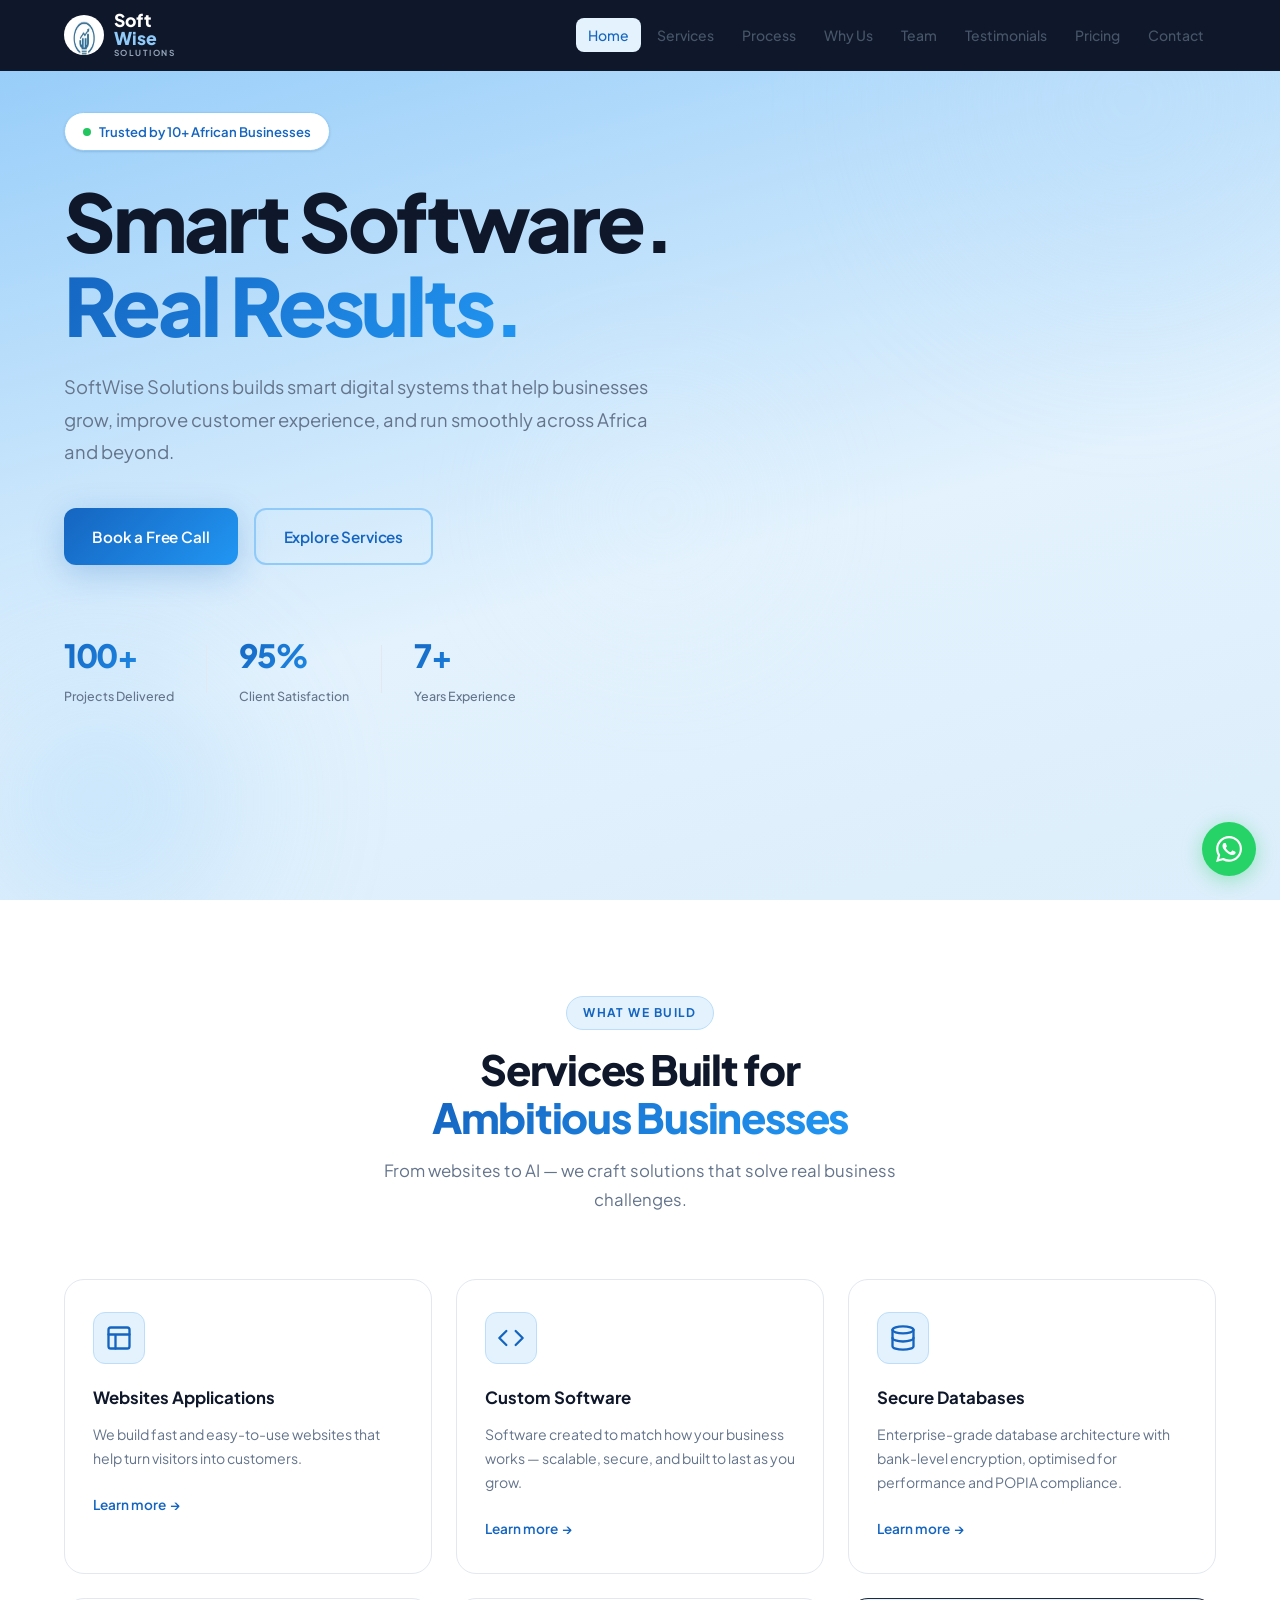
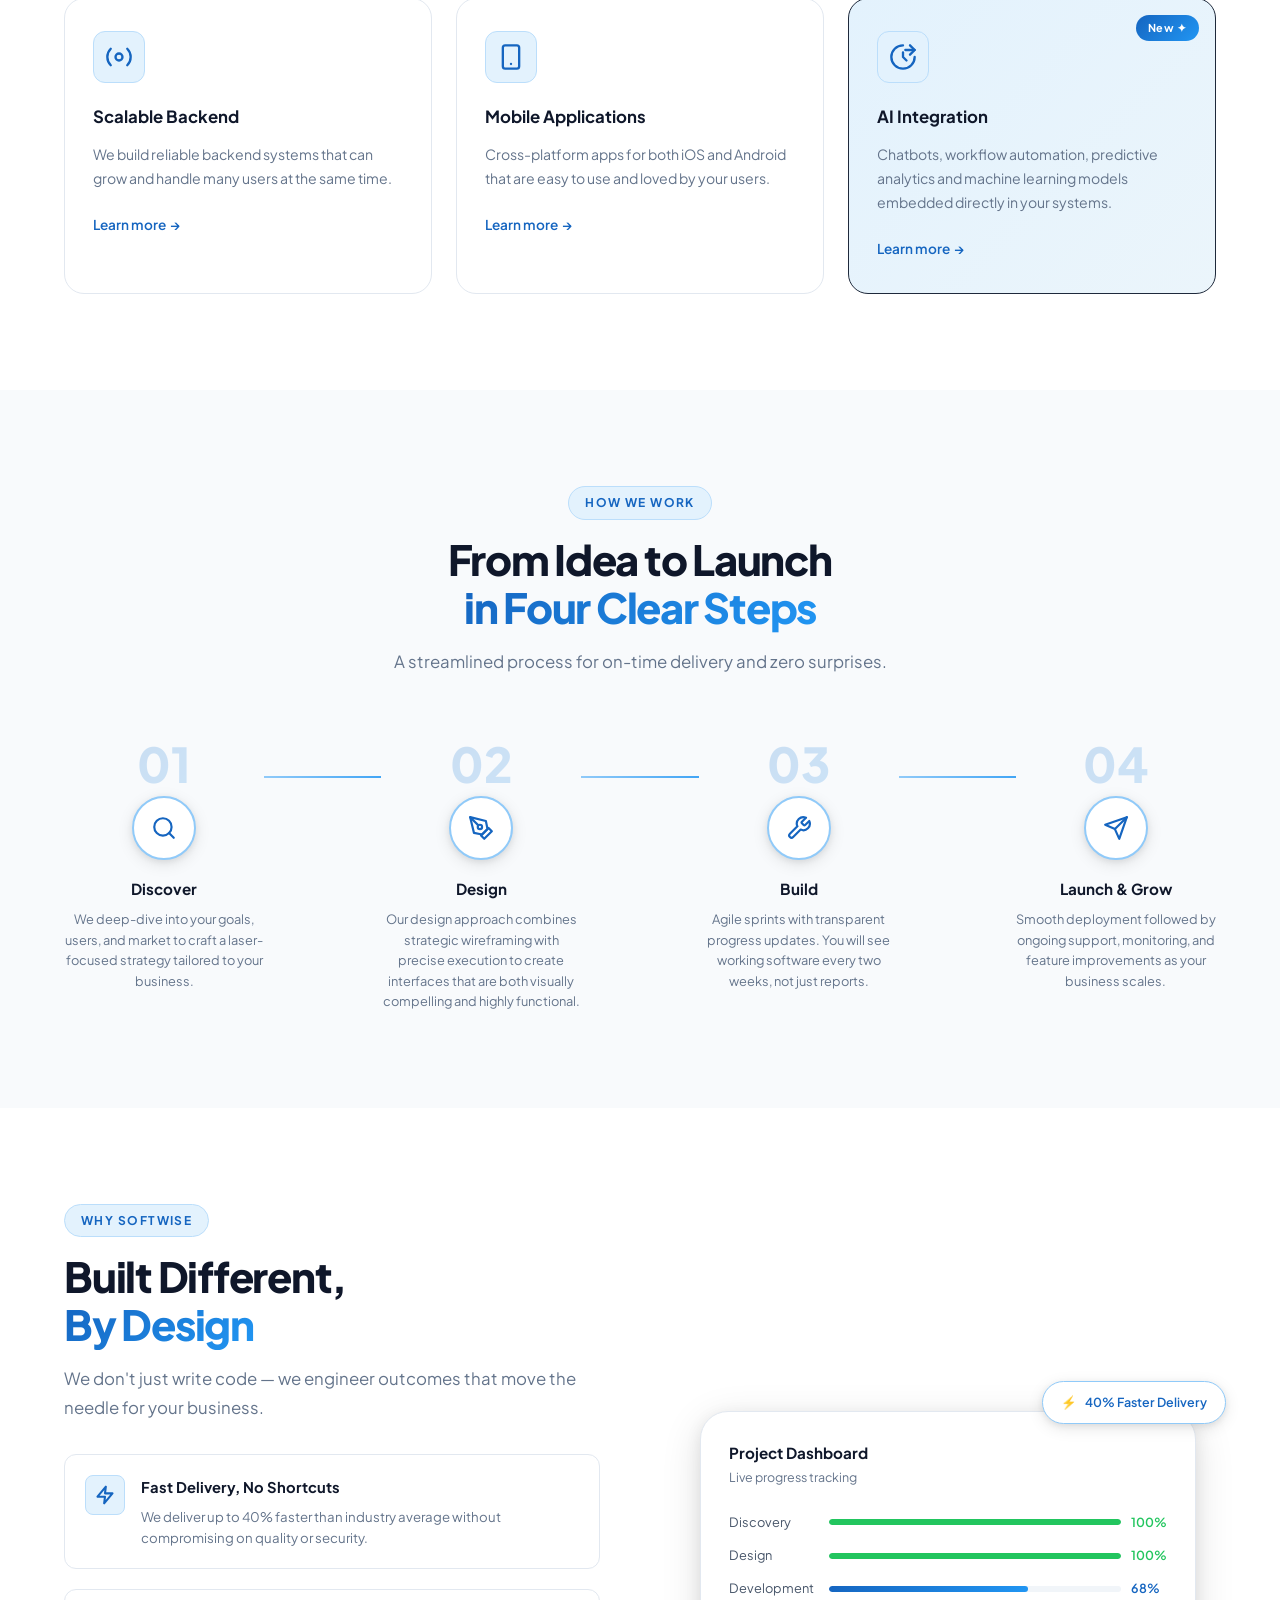
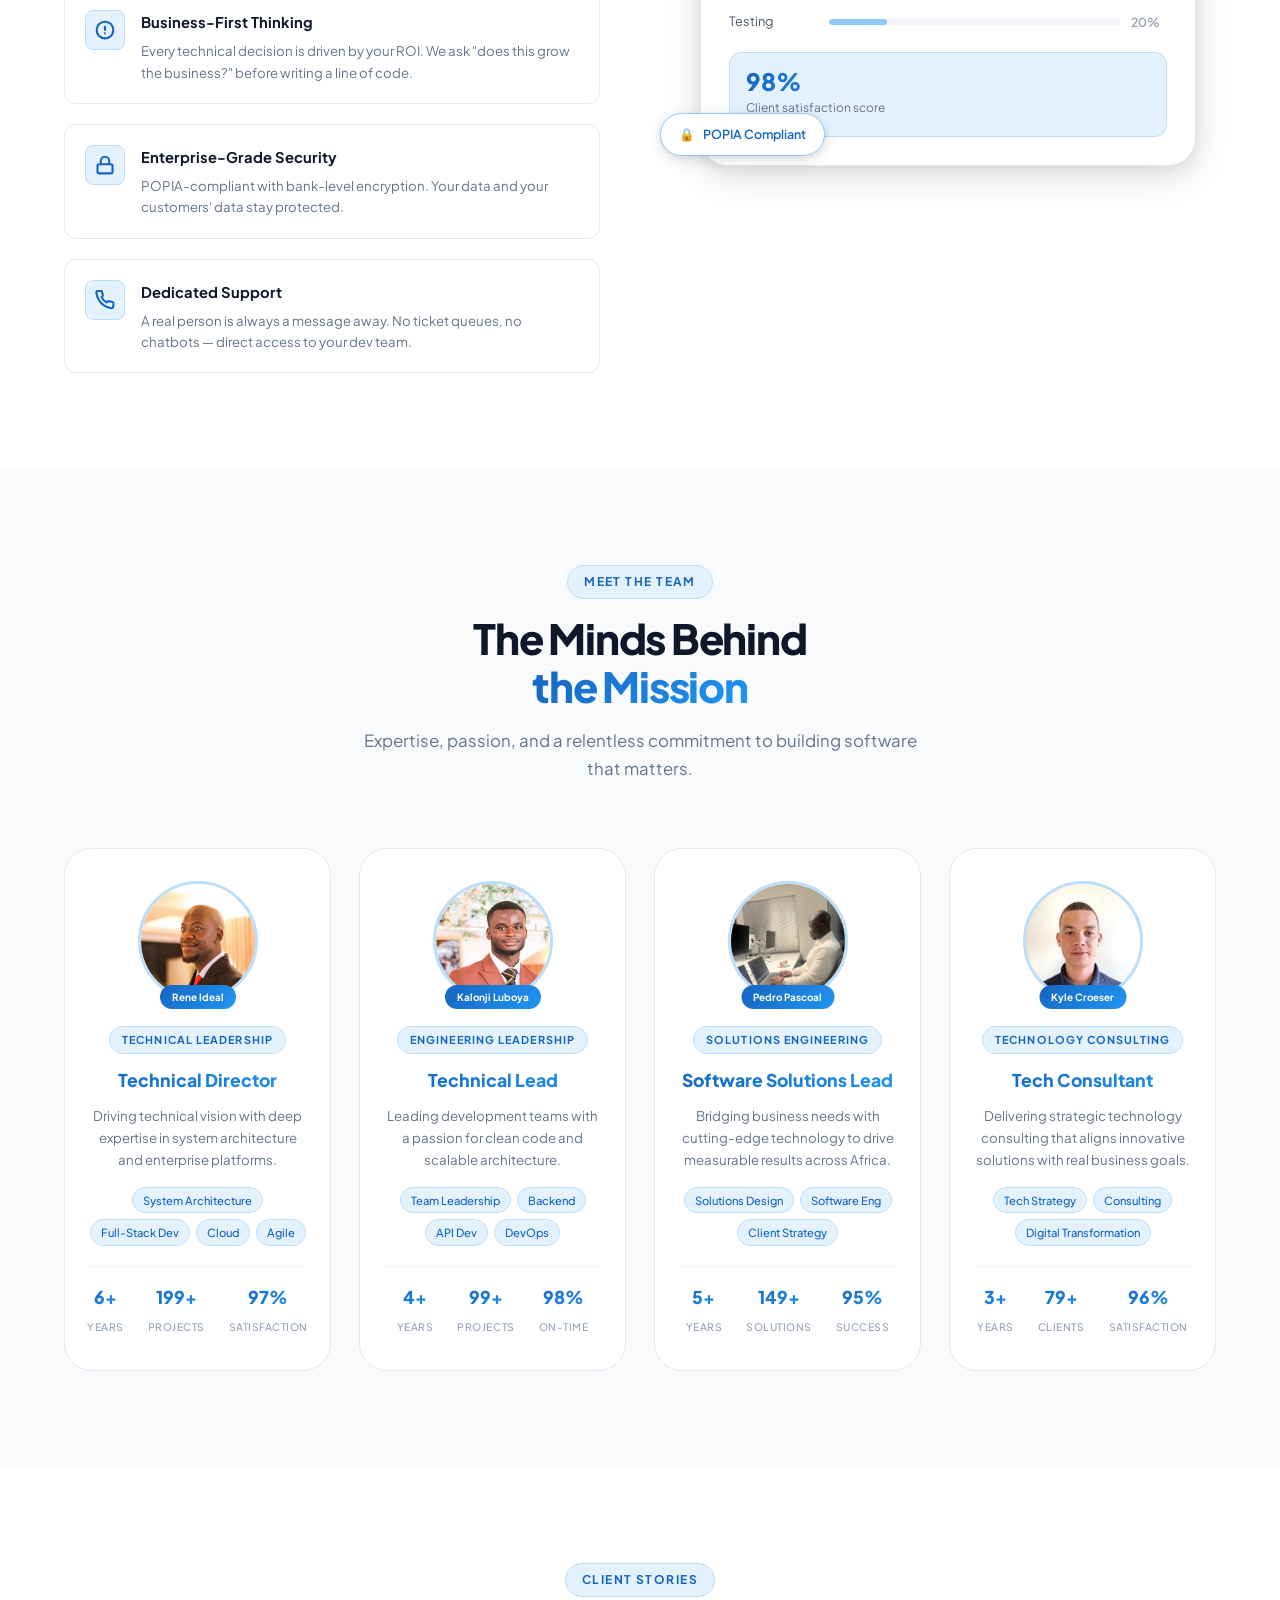
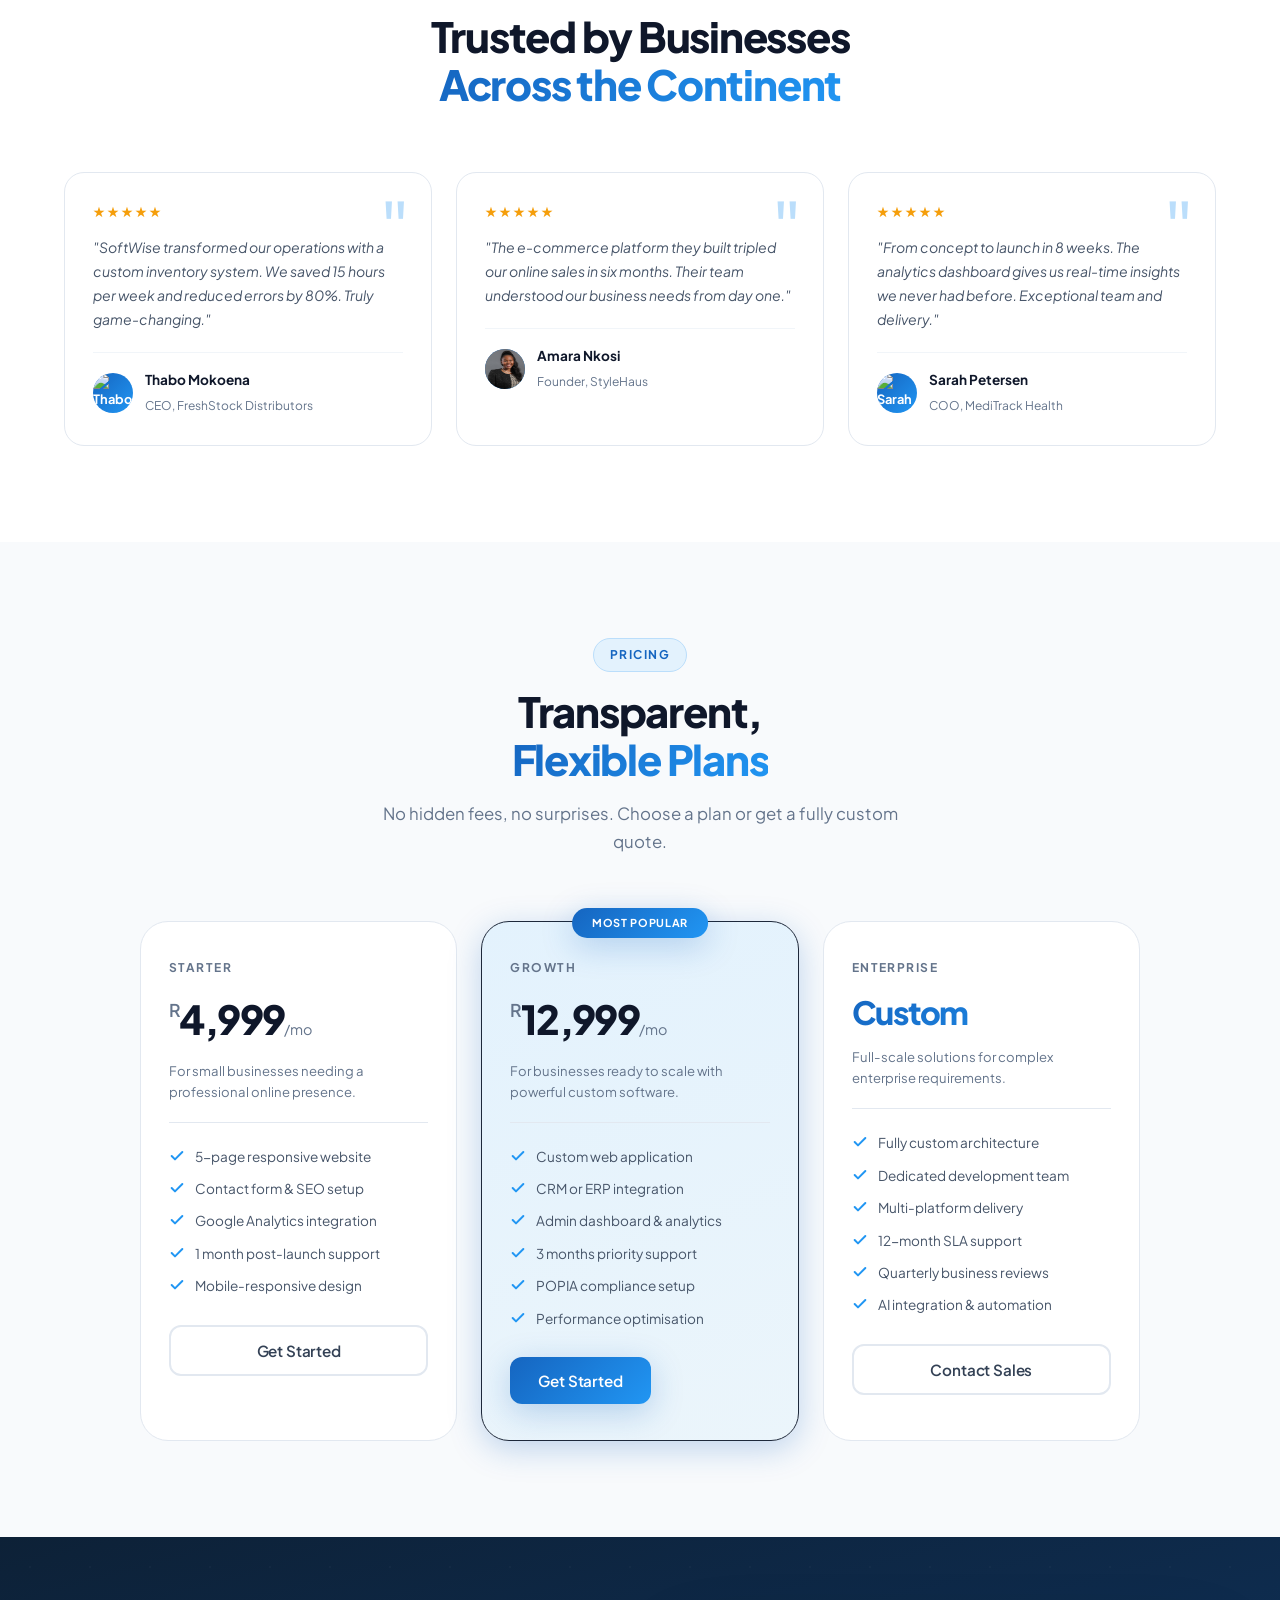
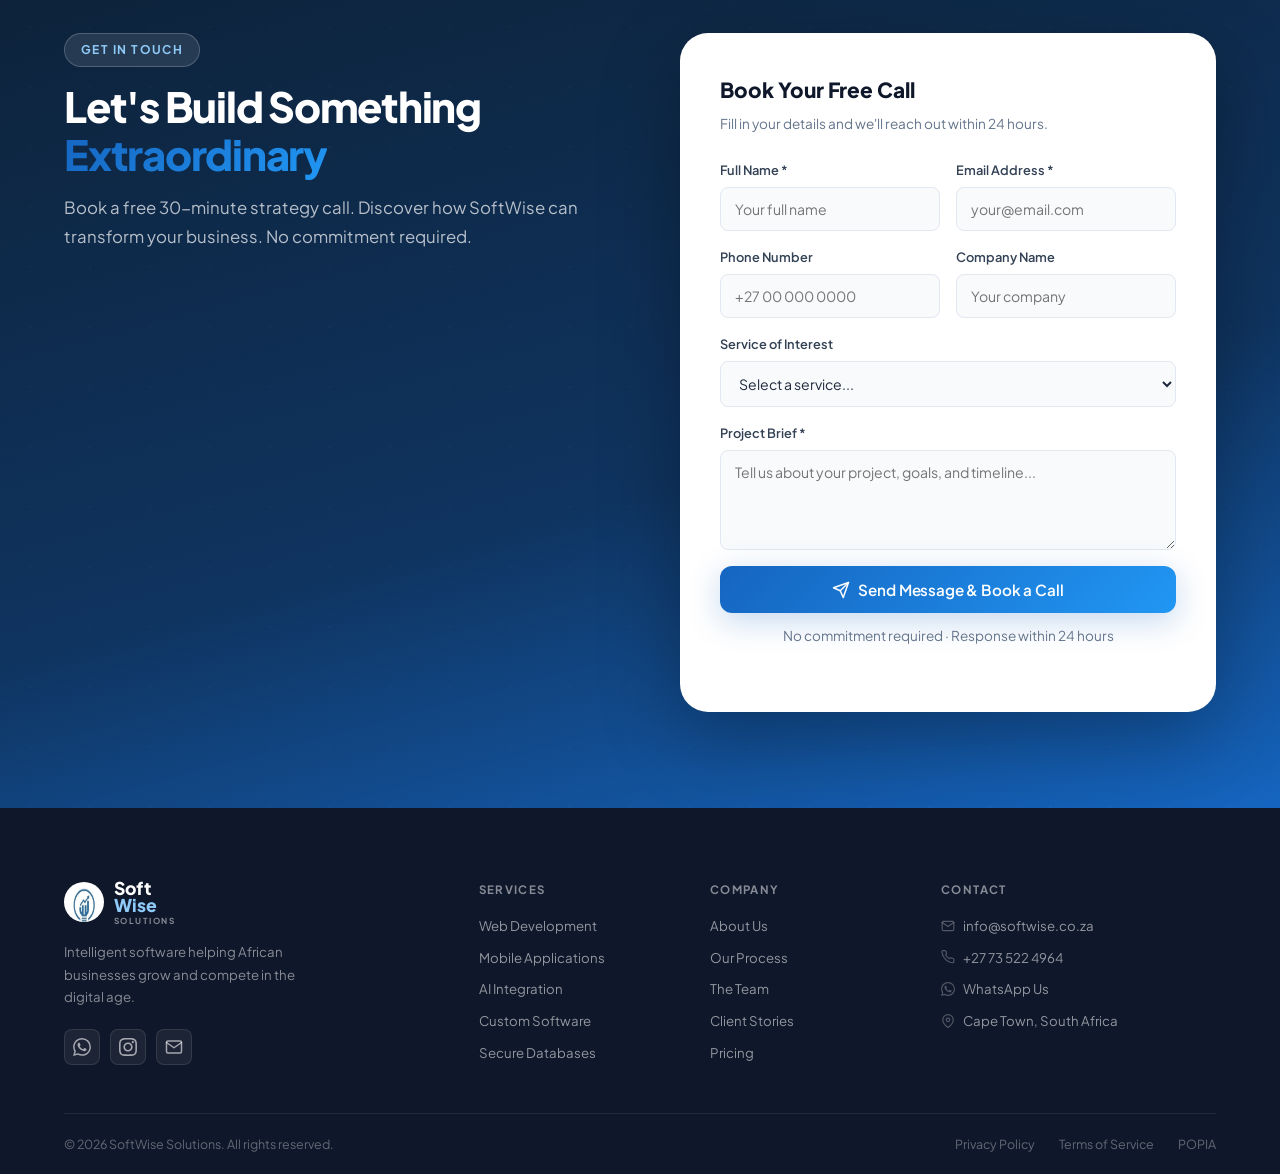
==== commit 7df1bb66: "Updated images" ====
--- a/index_4.html
+++ b/index_4.html
@@ -83,6 +83,11 @@
   max-width: 1200px;
   margin: 0 auto;
   padding: 0 24px;
+  bottom: 60px;
+  @media screen and (min-width: 768px) and (max-width: 1024px) {
+     bottom: 0px;
+  }
+ 
 }
 
 .section {
@@ -322,7 +327,9 @@
   align-items: center;
   padding: 120px 0 80px;
   overflow: hidden;
-  background: linear-gradient(165deg, var(--white) 0%, var(--blue-50) 60%, #DCEEFB 100%);
+  background: linear-gradient(165deg, #90caf9 0%, var(--blue-50) 60%, #DCEEFB 100%);
+
+
 }
 
 .hero-bg-shapes {
@@ -454,7 +461,7 @@
   background: var(--gray-200);
 }
 
-/*
+
 .hero-scroll-indicator {
   position: absolute;
   bottom: 32px;
@@ -469,7 +476,7 @@
   letter-spacing: 0.08em;
   text-transform: uppercase;
   animation: fadeIn 1s 1s ease both;
-}*/
+}
 
 
 
@@ -1631,7 +1638,10 @@
 
 @media (max-width: 768px) {
   .section { padding: 72px 0; }
-  .container { padding: 0 16px; }
+  .container { 
+    padding: 0 16px; 
+    bottom: 90px;
+  }
 
   .hamburger { display: flex; }
 
@@ -1725,11 +1735,7 @@
   .hero { min-height: auto; padding: 40px 0; }
   .section { padding: 40px 0; }
 }
-
-
 </style>
-
-
 
 <body>
 
@@ -1738,7 +1744,8 @@
     <div class="nav-container">
       <a href="#home" class="nav-logo">
         <div class="logo-icon">
-          <svg width="32" height="32" viewBox="0 0 32 32" fill="none" xmlns="http://www.w3.org/2000/svg">
+          <!-- <svg width="32" height="32" viewBox="0 0 32 32" fill="none" xmlns="http://www.w3.org/2000/svg"> -->
+            <img src="/Images/Logo Business.png" alt="SoftWise Solutions Logo" width="40" height="40" style="border-radius: 50%;"/>
             <circle cx="16" cy="16" r="15" stroke="#1565C0" stroke-width="2"/>
             <path d="M9 16C9 12.13 12.13 9 16 9s7 3.13 7 7-3.13 7-7 7" stroke="#1565C0" stroke-width="2" stroke-linecap="round"/>
             <circle cx="16" cy="16" r="3" fill="#1565C0"/>
@@ -1785,7 +1792,7 @@
         <span class="gradient-text">Real Results.</span>
       </h1>
       <p class="hero-description">
-        SoftWise Solutions engineers intelligent digital systems that scale your business, delight your customers, and future-proof your operations across Africa and beyond.
+        SoftWise Solutions builds smart digital systems that help businesses grow, improve customer experience, and run smoothly across Africa and beyond.
       </p>
       <div class="hero-actions">
         <a href="#contact" class="btn btn-primary">Book a Free Call</a>
@@ -1829,7 +1836,7 @@
             <svg width="28" height="28" viewBox="0 0 24 24" fill="none" stroke="currentColor" stroke-width="2" stroke-linecap="round" stroke-linejoin="round"><rect x="3" y="3" width="18" height="18" rx="2"/><path d="M3 9h18M9 21V9"/></svg>
           </div>
           <h3>Websites Applications</h3>
-          <p>High-performance sites that connect an intuitive front end with a powerful back end, built to convert visitors into customers.</p>
+          <p>We build fast and easy-to-use websites that help turn visitors into customers.</p>
           <a href="#contact" class="service-link">Learn more <span>→</span></a>
         </div>
 
@@ -1838,7 +1845,7 @@
             <svg width="28" height="28" viewBox="0 0 24 24" fill="none" stroke="currentColor" stroke-width="2" stroke-linecap="round" stroke-linejoin="round"><polyline points="16 18 22 12 16 6"/><polyline points="8 6 2 12 8 18"/></svg>
           </div>
           <h3>Custom Software</h3>
-          <p>Bespoke software engineered to your exact business needs — scalable, secure, and built to last as you grow.</p>
+          <p>Software created to match how your business works — scalable, secure, and built to last as you grow.</p>
           <a href="#contact" class="service-link">Learn more <span>→</span></a>
         </div>
 
@@ -1856,7 +1863,7 @@
             <svg width="28" height="28" viewBox="0 0 24 24" fill="none" stroke="currentColor" stroke-width="2" stroke-linecap="round" stroke-linejoin="round"><circle cx="12" cy="12" r="3"/><path d="M19.07 4.93a10 10 0 0 1 0 14.14M4.93 4.93a10 10 0 0 0 0 14.14"/></svg>
           </div>
           <h3>Scalable Backend</h3>
-          <p>Robust infrastructure with real-time processing, cloud-ready architecture, and APIs that handle millions of requests.</p>
+          <p>We build reliable backend systems that can grow and handle many users at the same time.</p>
           <a href="#contact" class="service-link">Learn more <span>→</span></a>
         </div>
 
@@ -1865,7 +1872,7 @@
             <svg width="28" height="28" viewBox="0 0 24 24" fill="none" stroke="currentColor" stroke-width="2" stroke-linecap="round" stroke-linejoin="round"><rect x="5" y="2" width="14" height="20" rx="2" ry="2"/><line x1="12" y1="18" x2="12.01" y2="18"/></svg>
           </div>
           <h3>Mobile Applications</h3>
-          <p>Cross-platform iOS and Android apps that deliver seamless, native-quality experiences your users will love.</p>
+          <p>Cross-platform apps for both iOS and Android that are easy to use and loved by your users.</p>
           <a href="#contact" class="service-link">Learn more <span>→</span></a>
         </div>
 
@@ -1911,7 +1918,7 @@
               <svg width="26" height="26" viewBox="0 0 24 24" fill="none" stroke="currentColor" stroke-width="2" stroke-linecap="round" stroke-linejoin="round"><path d="M12 19l7-7 3 3-7 7-3-3z"/><path d="M18 13l-1.5-7.5L2 2l3.5 14.5L13 18l5-5z"/><path d="M2 2l7.586 7.586"/><circle cx="11" cy="11" r="2"/></svg>
             </div>
             <h3>Design</h3>
-            <p>We create intuitive wireframes and pixel-perfect interfaces that balance aesthetics with usability.</p>
+            <p>Our design approach combines strategic wireframing with precise execution to create interfaces that are both visually compelling and highly functional.</p>
           </div>
         </div>
         <div class="process-connector"></div>
@@ -1923,7 +1930,7 @@
               <svg width="26" height="26" viewBox="0 0 24 24" fill="none" stroke="currentColor" stroke-width="2" stroke-linecap="round" stroke-linejoin="round"><path d="M14.7 6.3a1 1 0 0 0 0 1.4l1.6 1.6a1 1 0 0 0 1.4 0l3.77-3.77a6 6 0 0 1-7.94 7.94l-6.91 6.91a2.12 2.12 0 0 1-3-3l6.91-6.91a6 6 0 0 1 7.94-7.94l-3.76 3.76z"/></svg>
             </div>
             <h3>Build</h3>
-            <p>Agile sprints with transparent progress updates. You see working software every two weeks, not just reports.</p>
+            <p>Agile sprints with transparent progress updates. You will see working software every two weeks, not just reports.</p>
           </div>
         </div>
         <div class="process-connector"></div>
@@ -2180,7 +2187,9 @@
           <div class="stars">★★★★★</div>
           <p class="testimonial-text">"SoftWise transformed our operations with a custom inventory system. We saved 15 hours per week and reduced errors by 80%. Truly game-changing."</p>
           <div class="testimonial-author">
-            <div class="author-avatar">TM</div>
+            <div class="author-avatar">
+              <img src="/Images/Thabo Mokoena.png" alt="Thabo Mokoena" style="border-radius: 20px; width:100%; height:100%;" />
+            </div>
             <div>
               <strong>Thabo Mokoena</strong>
               <span>CEO, FreshStock Distributors</span>
@@ -2192,7 +2201,9 @@
           <div class="stars">★★★★★</div>
           <p class="testimonial-text">"The e-commerce platform they built tripled our online sales in six months. Their team understood our business needs from day one."</p>
           <div class="testimonial-author">
-            <div class="author-avatar">AN</div>
+            <div class="author-avatar">
+              <img src="/Images/Amara Nkosi.png" alt="Amara Nkosi" style="border-radius: 20px; width:100%; height:100%;" />
+            </div>
             <div>
               <strong>Amara Nkosi</strong>
               <span>Founder, StyleHaus</span>
@@ -2204,7 +2215,9 @@
           <div class="stars">★★★★★</div>
           <p class="testimonial-text">"From concept to launch in 8 weeks. The analytics dashboard gives us real-time insights we never had before. Exceptional team and delivery."</p>
           <div class="testimonial-author">
-            <div class="author-avatar">SP</div>
+            <div class="author-avatar">
+              <img src="/Images/Sarah Petersen.png" alt="Sarah Petersen" style="border-radius: 20px; width:100%; height:100%;" />
+            </div>
             <div>
               <strong>Sarah Petersen</strong>
               <span>COO, MediTrack Health</span>
@@ -2384,7 +2397,8 @@
         <div class="footer-brand">
           <div class="nav-logo footer-logo">
             <div class="logo-icon">
-              <svg width="32" height="32" viewBox="0 0 32 32" fill="none" xmlns="http://www.w3.org/2000/svg">
+              <!-- <svg width="32" height="32" viewBox="0 0 32 32" fill="none" xmlns="http://www.w3.org/2000/svg"> -->
+                <img src="/Images/Logo Business.png" alt="SoftWise Solutions Logo" width="40" height="40" style="border-radius: 50%;"/>
                 <circle cx="16" cy="16" r="15" stroke="white" stroke-width="2" opacity="0.7"/>
                 <path d="M9 16C9 12.13 12.13 9 16 9s7 3.13 7 7-3.13 7-7 7" stroke="white" stroke-width="2" stroke-linecap="round" opacity="0.7"/>
                 <circle cx="16" cy="16" r="3" fill="white" opacity="0.7"/>
@@ -2489,7 +2503,7 @@
       <button class="modal-close" id="modalClose" aria-label="Close modal">
         <svg width="20" height="20" viewBox="0 0 24 24" fill="none" stroke="currentColor" stroke-width="2.5" stroke-linecap="round" stroke-linejoin="round"><line x1="18" y1="6" x2="6" y2="18"/><line x1="6" y1="6" x2="18" y2="18"/></svg>
       </button>
-      <div class="modal-icon">🚀</div>
+      <!-- <div class="modal-icon">🚀</div> -->
       <h3 id="modalTitle" class="modal-title">Ready to Get Started?</h3>
       <p class="modal-desc">Great choice! Let's connect and bring your vision to life. How would you like to proceed?</p>
       <div class="modal-plan-info" id="modalPlanInfo"></div>
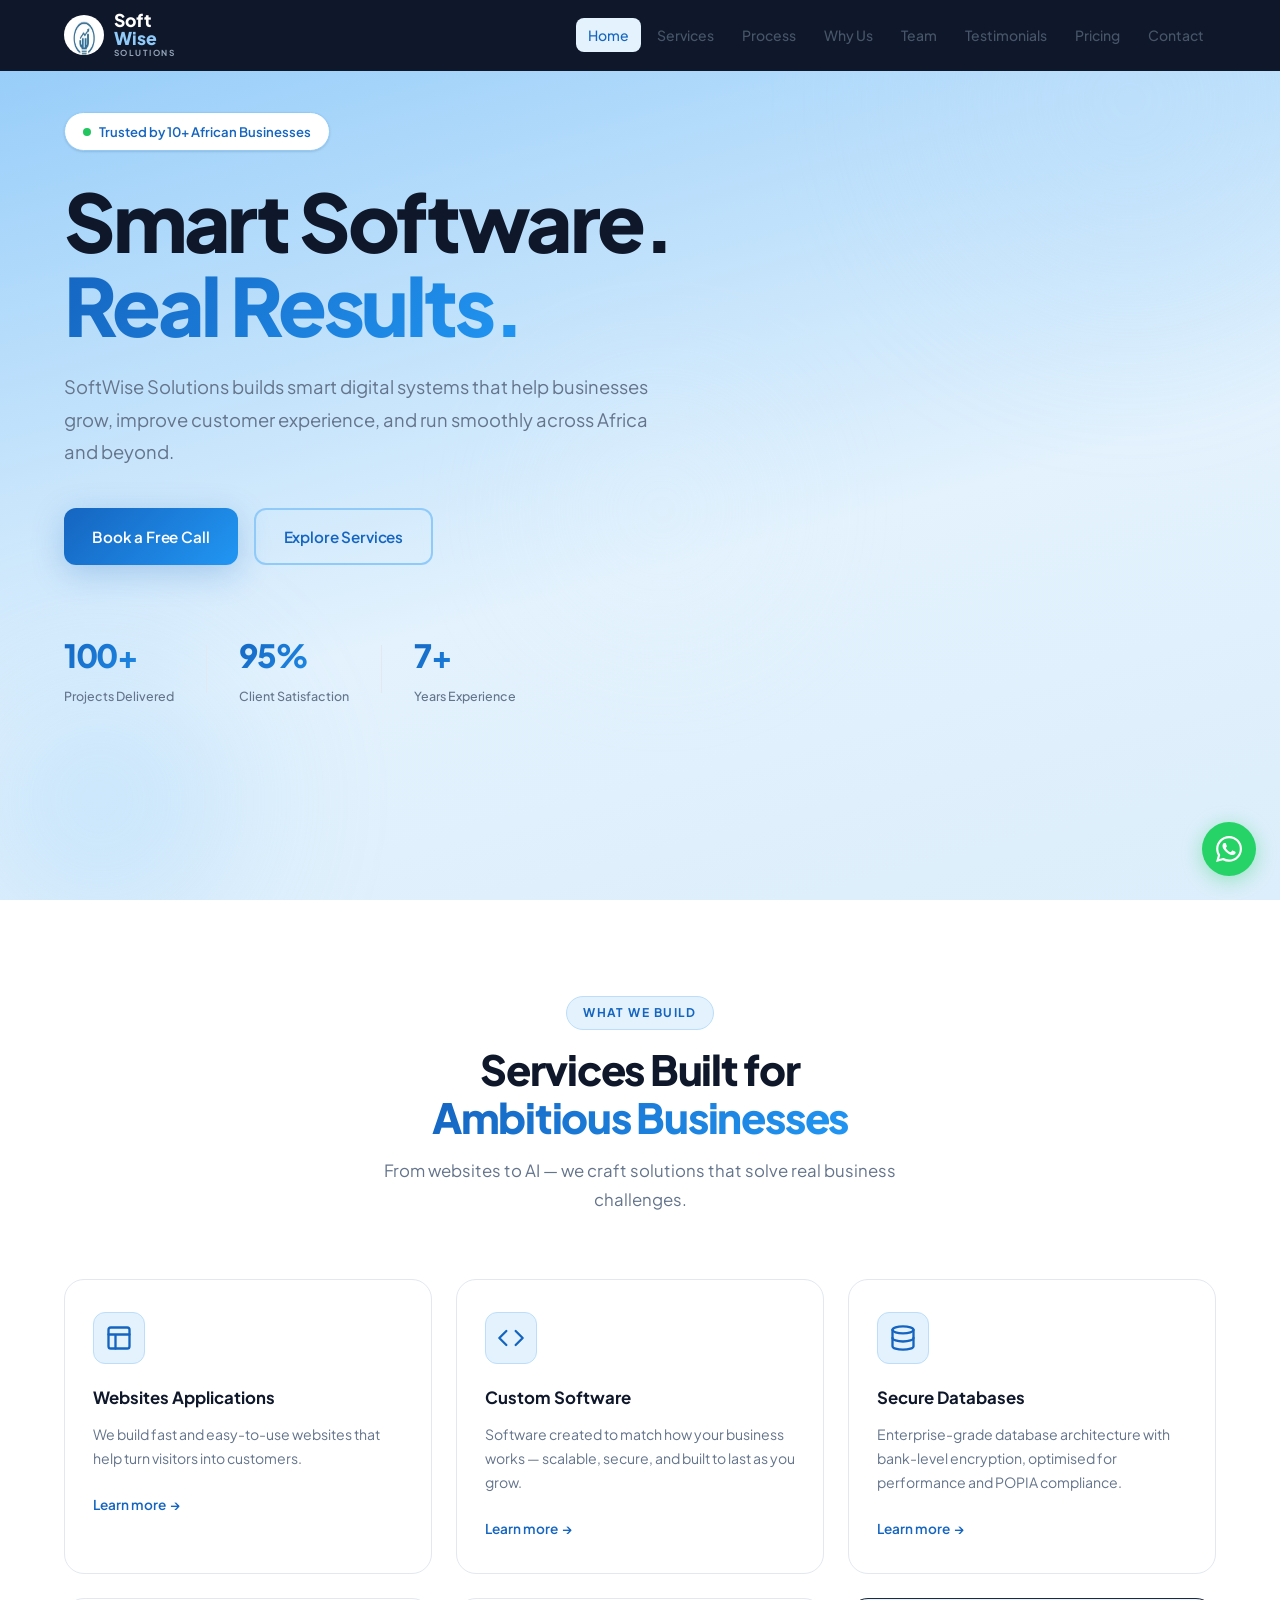
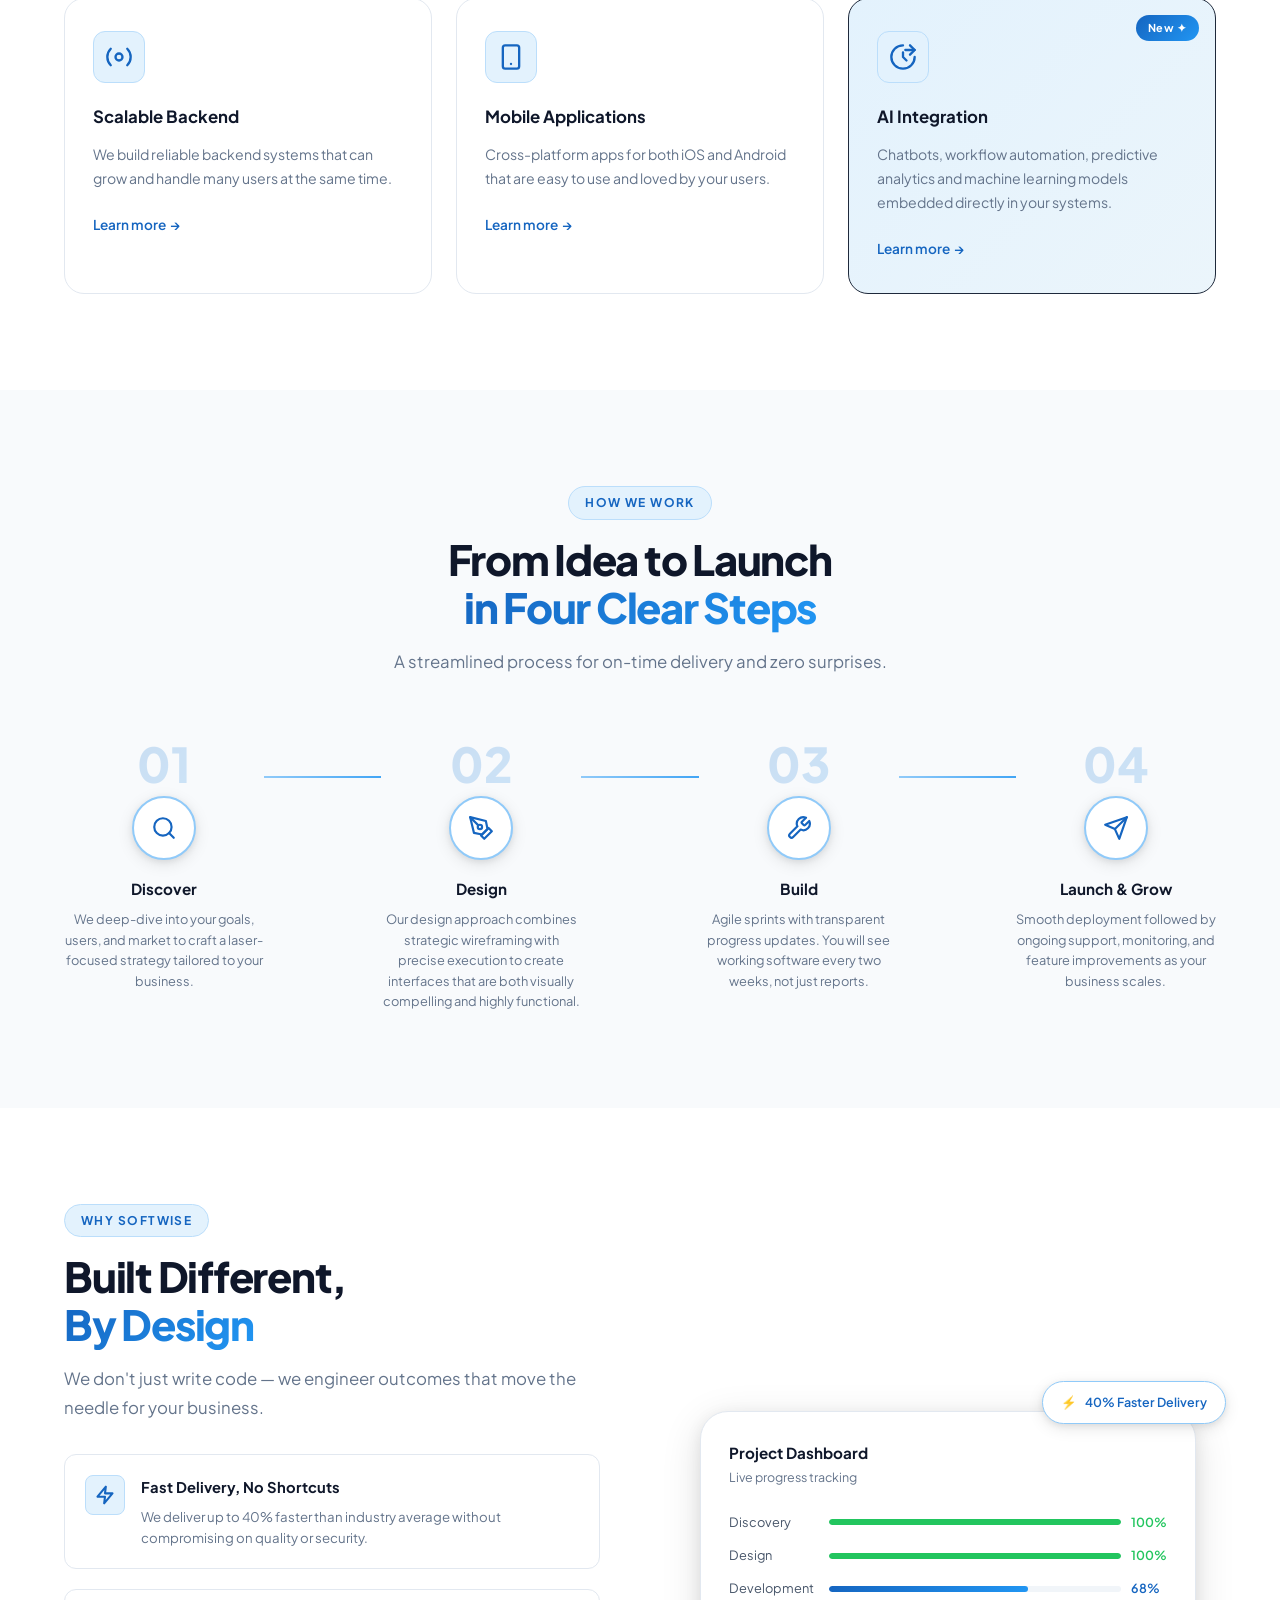
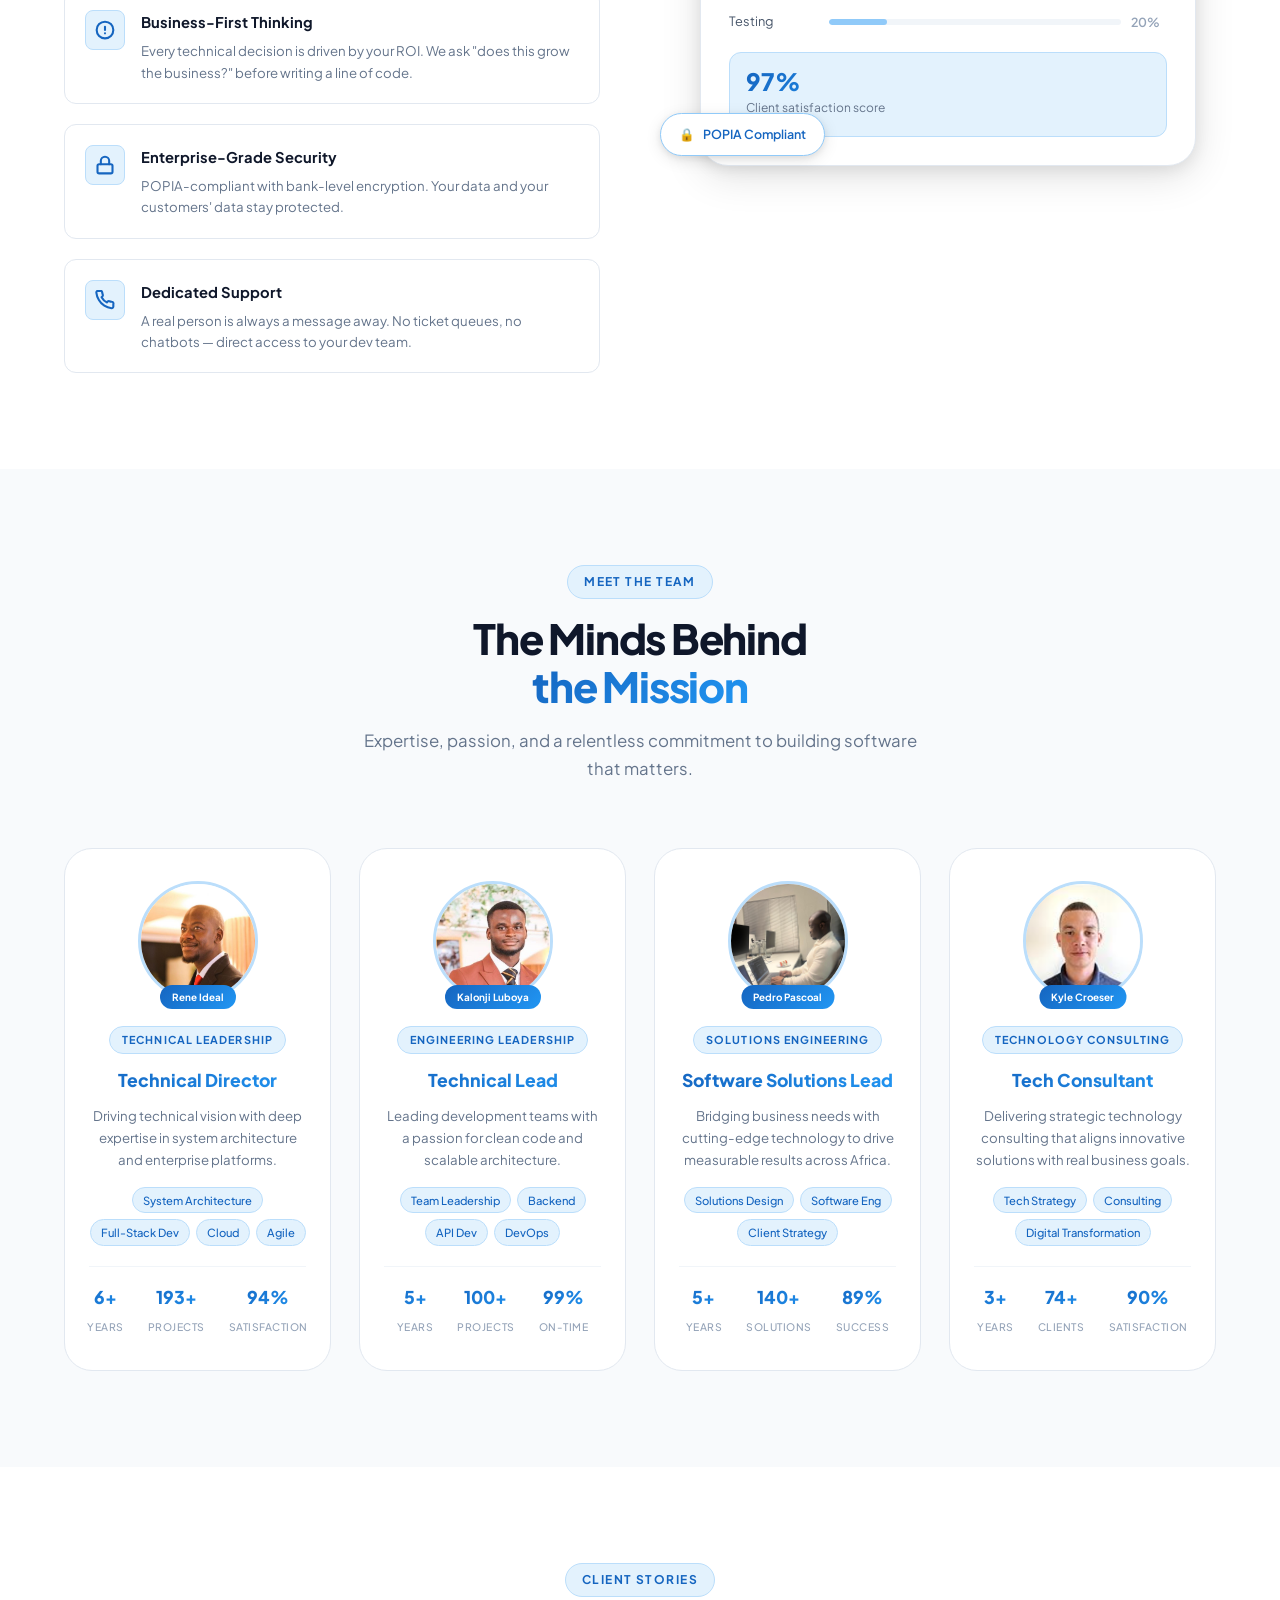
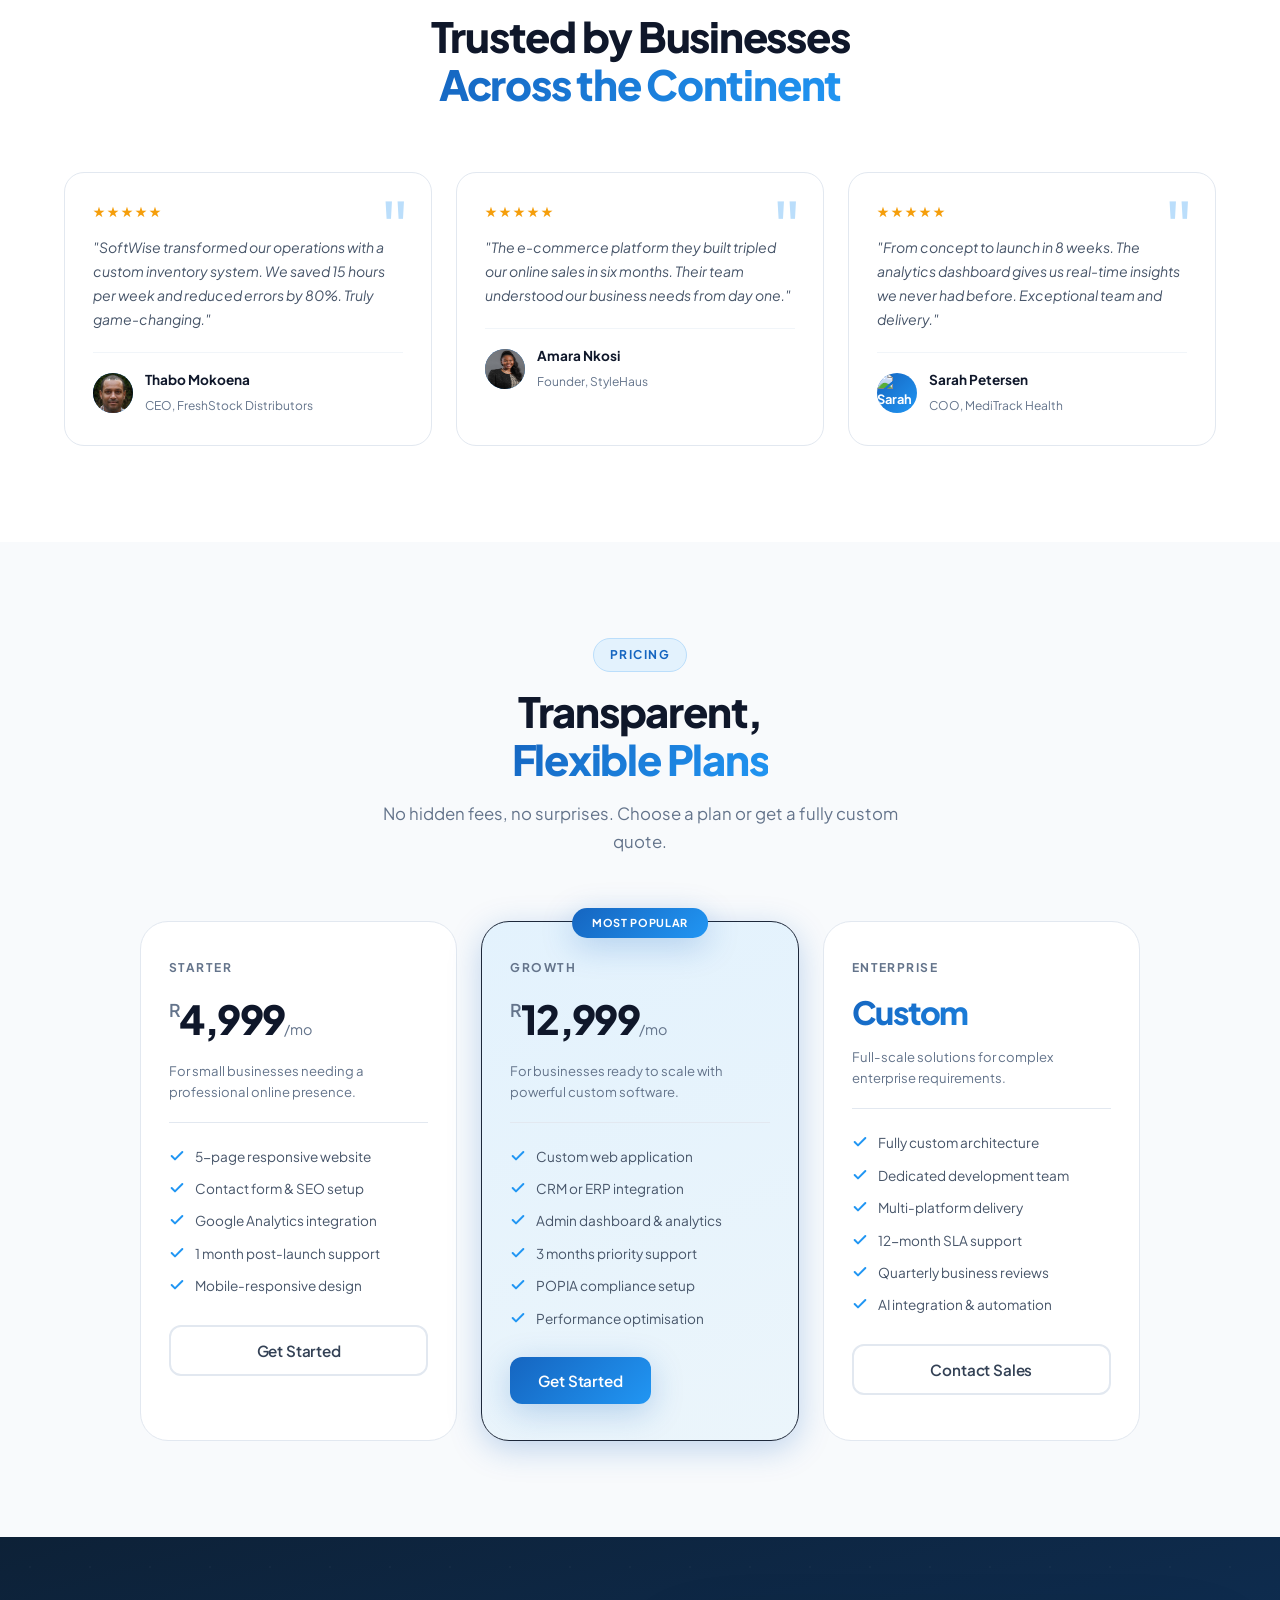
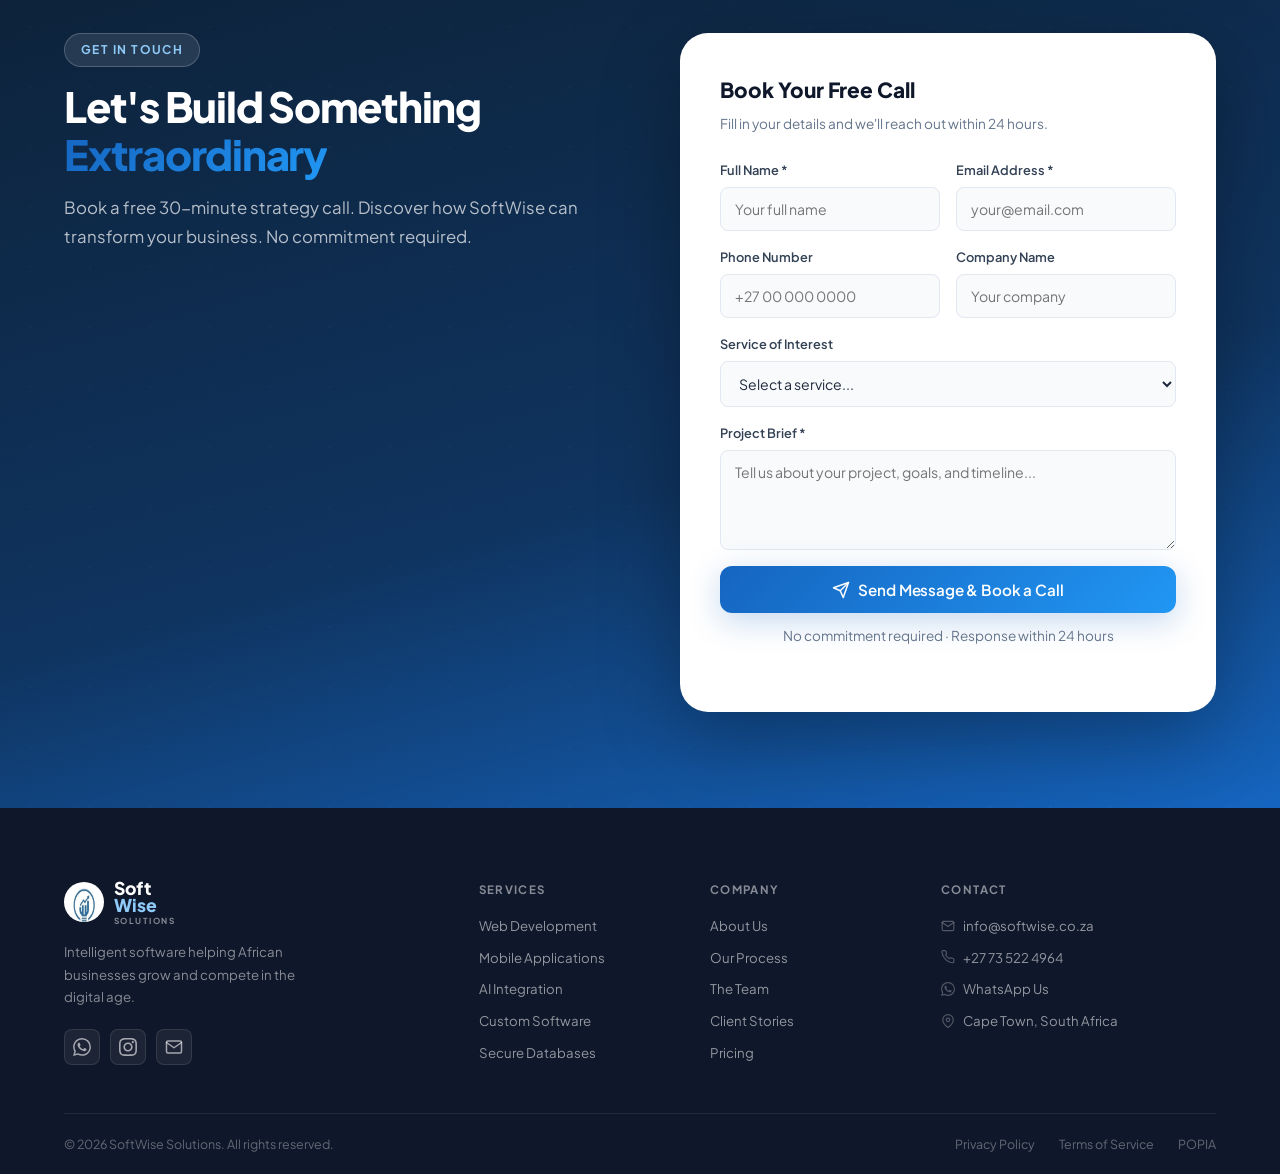
==== commit 0996a5d6: "updated version" ====
--- a/index_4.html
+++ b/index_4.html
@@ -1745,7 +1745,7 @@
       <a href="#home" class="nav-logo">
         <div class="logo-icon">
           <!-- <svg width="32" height="32" viewBox="0 0 32 32" fill="none" xmlns="http://www.w3.org/2000/svg"> -->
-            <img src="/Images/Logo Business.png" alt="SoftWise Solutions Logo" width="40" height="40" style="border-radius: 50%;"/>
+            <img src="Logo Business.png" alt="SoftWise Solutions Logo" width="40" height="40" style="border-radius: 50%;"/>
             <circle cx="16" cy="16" r="15" stroke="#1565C0" stroke-width="2"/>
             <path d="M9 16C9 12.13 12.13 9 16 9s7 3.13 7 7-3.13 7-7 7" stroke="#1565C0" stroke-width="2" stroke-linecap="round"/>
             <circle cx="16" cy="16" r="3" fill="#1565C0"/>
@@ -2069,7 +2069,7 @@
             <div class="team-avatar-wrap">
               <!-- <div class="team-avatar-name">Technical Director</div> -->
               <div class="team-avatar">
-                <img src="/Images/Rene Ideal Image_1.jpeg" alt="Technical Director" width="110" height="110"/>
+                <img src="Rene Ideal Image_1.jpeg" alt="Technical Director" width="110" height="110"/>
               </div>
               <div class="team-role-badge">Rene Ideal</div>
             </div>
@@ -2096,7 +2096,7 @@
             <div class="team-avatar-wrap">
               <!-- <div class="team-avatar-name">Technical Lead</div> -->
               <div class="team-avatar">
-                <img src="/Images/Kalonji Luboya Image_1.jpeg" alt="Technical Lead" width="110" height="110"/>
+                <img src="Kalonji Luboya Image_1.jpeg" alt="Technical Lead" width="110" height="110"/>
               </div>
               <div class="team-role-badge">Kalonji Luboya</div>
             </div>
@@ -2123,7 +2123,7 @@
             <div class="team-avatar-wrap">
               <!-- <div class="team-avatar-name">Solutions Lead</div> -->
               <div class="team-avatar">
-                <img src="/Images/Belchior Pedro Pascal Image.jpeg" alt="Software Solutions Lead" width="110" height="110"/>
+                <img src="Belchior Pedro Pascal Image.jpeg" alt="Software Solutions Lead" width="110" height="110"/>
               </div>
               <div class="team-role-badge">Pedro Pascoal</div>
             </div>
@@ -2150,7 +2150,7 @@
               <!-- <div class="team-avatar-name">Tech Consultant</div> -->
               <div class="team-avatar">
                 <!-- Replace the src below with Kyle's actual image path e.g. /Images/Kyle_Croeser.jpeg -->
-                <img src="/Images/Kyle Croeser Image_1.png" alt="Kyle Croeser" width="110" height="110"/>
+                <img src="Kyle Croeser Image_1.png" alt="Kyle Croeser" width="110" height="110"/>
               </div>
               <div class="team-role-badge">Kyle Croeser</div>
             </div>
@@ -2188,7 +2188,7 @@
           <p class="testimonial-text">"SoftWise transformed our operations with a custom inventory system. We saved 15 hours per week and reduced errors by 80%. Truly game-changing."</p>
           <div class="testimonial-author">
             <div class="author-avatar">
-              <img src="/Images/Thabo Mokoena.png" alt="Thabo Mokoena" style="border-radius: 20px; width:100%; height:100%;" />
+              <img src="thabo mokoena.png" alt="Thabo Mokoena" style="border-radius: 20px; width:100%; height:100%;" />
             </div>
             <div>
               <strong>Thabo Mokoena</strong>
@@ -2202,7 +2202,7 @@
           <p class="testimonial-text">"The e-commerce platform they built tripled our online sales in six months. Their team understood our business needs from day one."</p>
           <div class="testimonial-author">
             <div class="author-avatar">
-              <img src="/Images/Amara Nkosi.png" alt="Amara Nkosi" style="border-radius: 20px; width:100%; height:100%;" />
+              <img src="Amara Nkosi.png" alt="Amara Nkosi" style="border-radius: 20px; width:100%; height:100%;" />
             </div>
             <div>
               <strong>Amara Nkosi</strong>
@@ -2216,7 +2216,7 @@
           <p class="testimonial-text">"From concept to launch in 8 weeks. The analytics dashboard gives us real-time insights we never had before. Exceptional team and delivery."</p>
           <div class="testimonial-author">
             <div class="author-avatar">
-              <img src="/Images/Sarah Petersen.png" alt="Sarah Petersen" style="border-radius: 20px; width:100%; height:100%;" />
+              <img src="Sarah Petersen.png" alt="Sarah Petersen" style="border-radius: 20px; width:100%; height:100%;" />
             </div>
             <div>
               <strong>Sarah Petersen</strong>
@@ -2398,7 +2398,7 @@
           <div class="nav-logo footer-logo">
             <div class="logo-icon">
               <!-- <svg width="32" height="32" viewBox="0 0 32 32" fill="none" xmlns="http://www.w3.org/2000/svg"> -->
-                <img src="/Images/Logo Business.png" alt="SoftWise Solutions Logo" width="40" height="40" style="border-radius: 50%;"/>
+                <img src="Logo Business.png" alt="SoftWise Solutions Logo" width="40" height="40" style="border-radius: 50%;"/>
                 <circle cx="16" cy="16" r="15" stroke="white" stroke-width="2" opacity="0.7"/>
                 <path d="M9 16C9 12.13 12.13 9 16 9s7 3.13 7 7-3.13 7-7 7" stroke="white" stroke-width="2" stroke-linecap="round" opacity="0.7"/>
                 <circle cx="16" cy="16" r="3" fill="white" opacity="0.7"/>
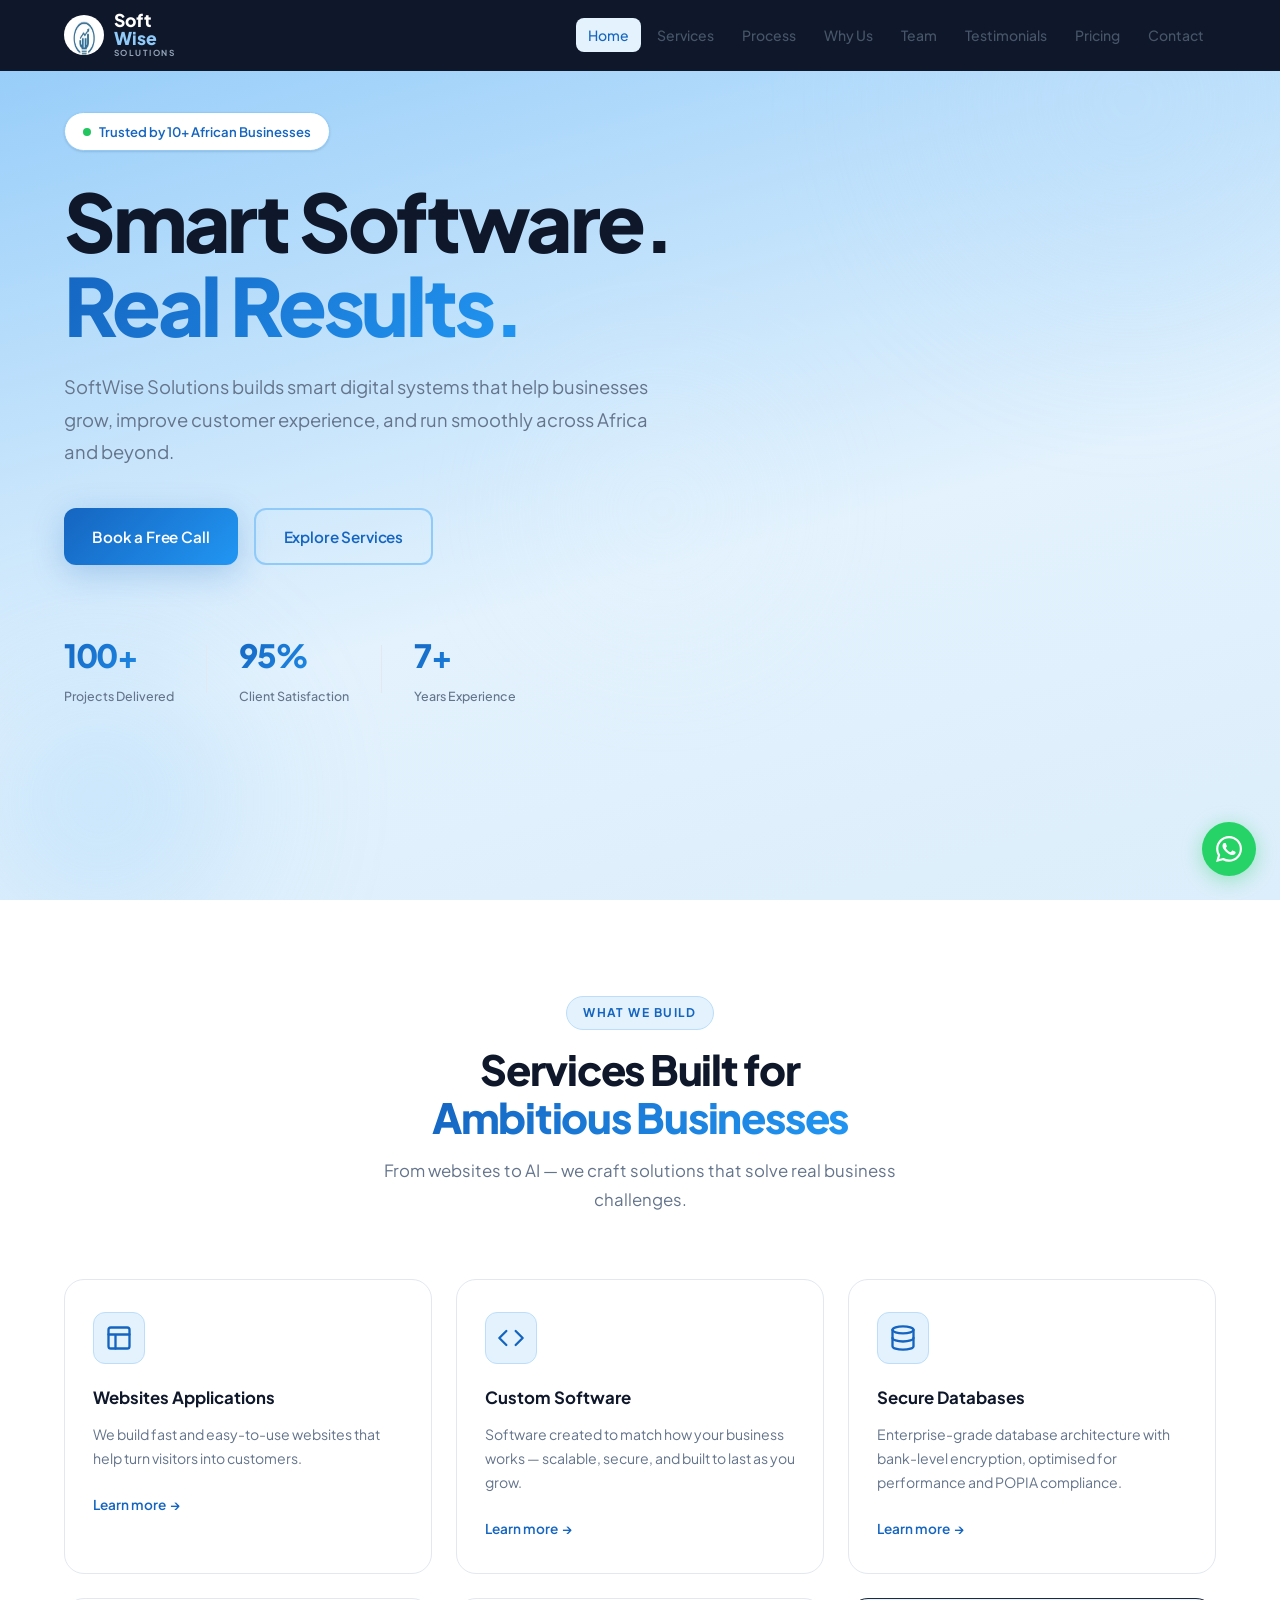
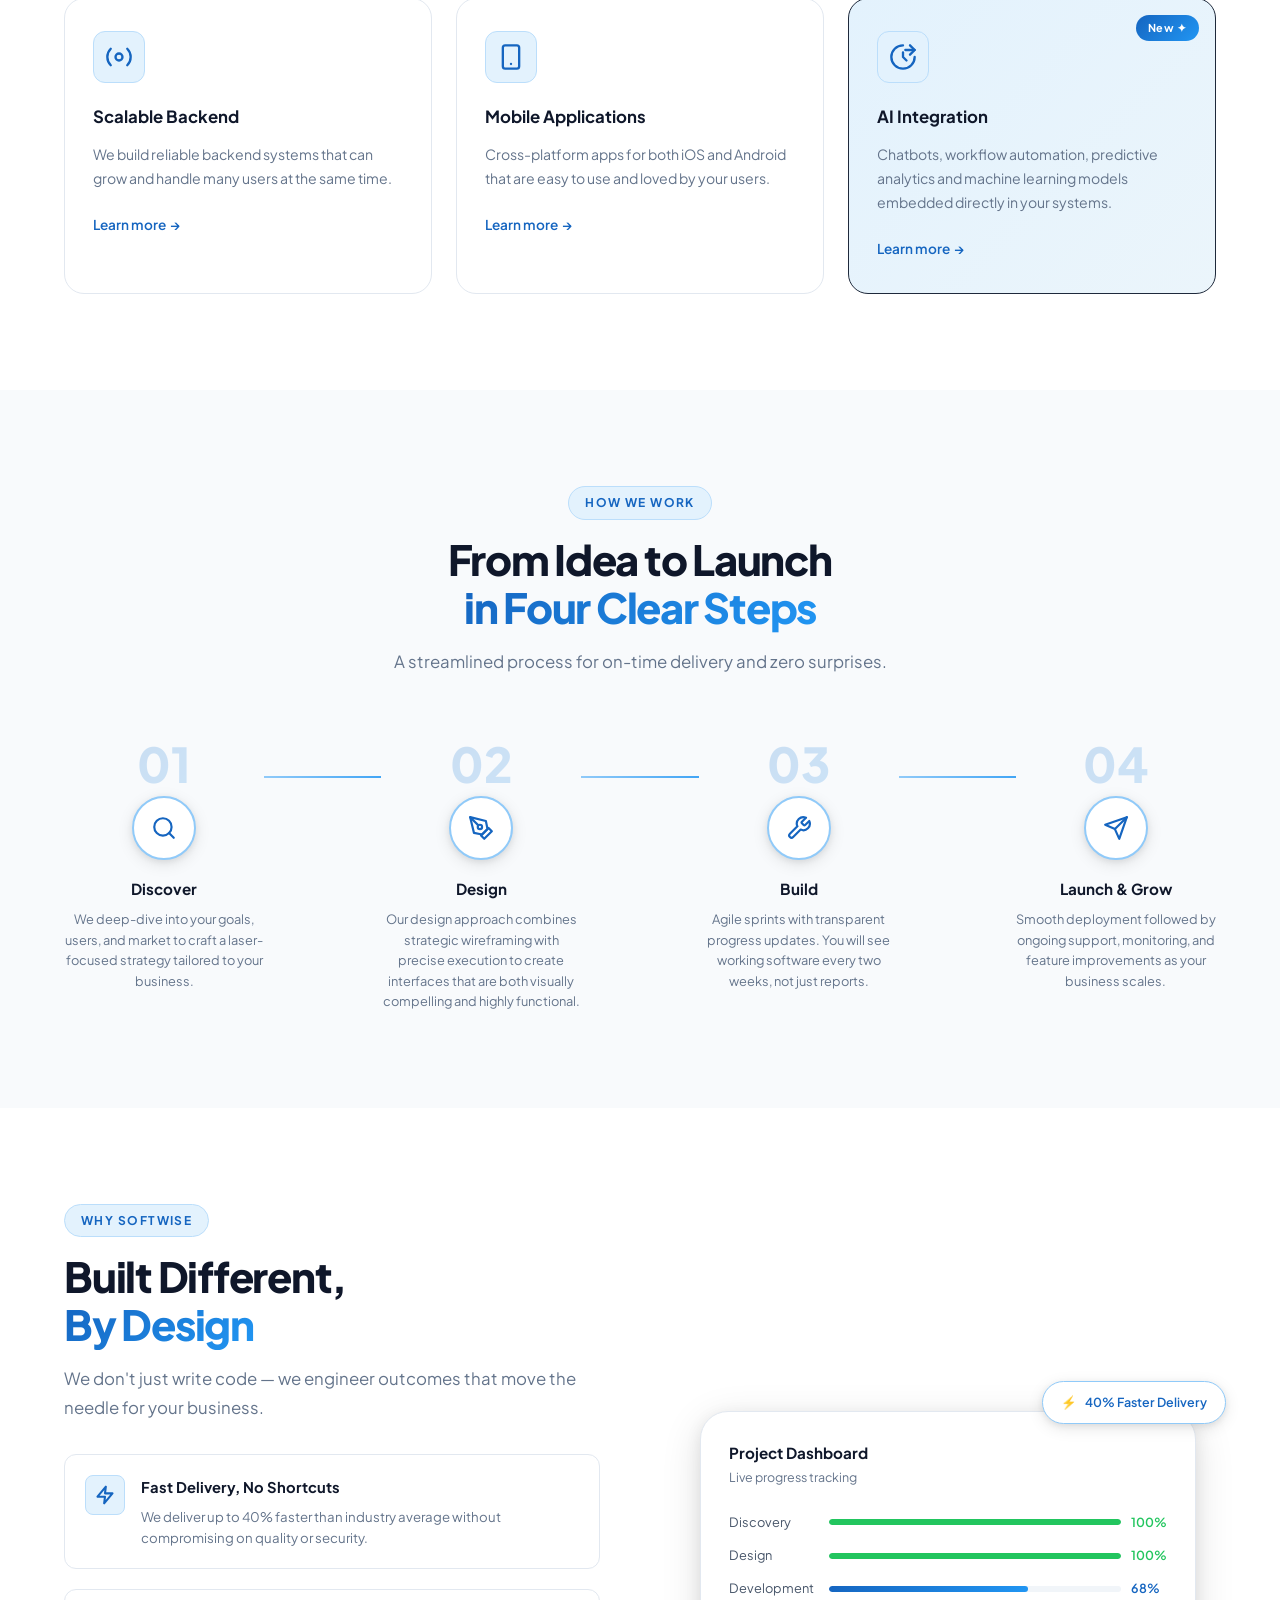
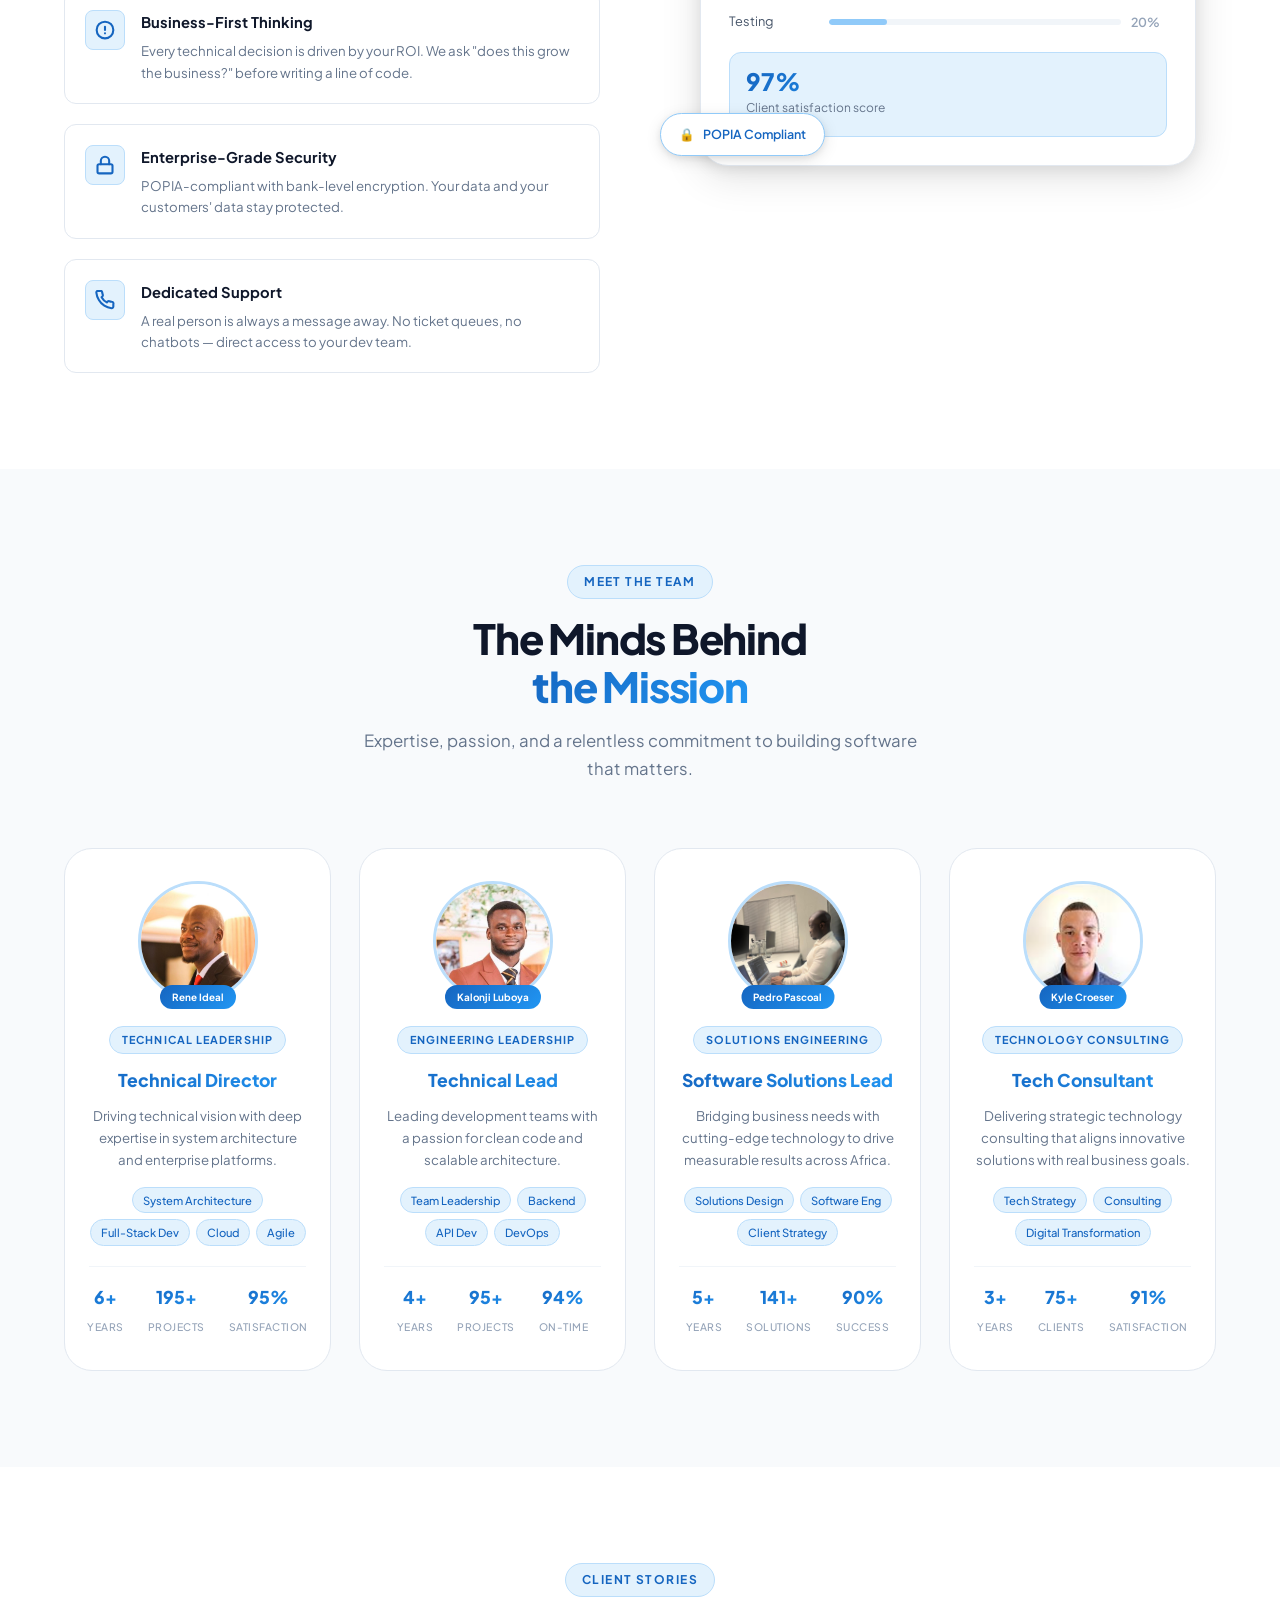
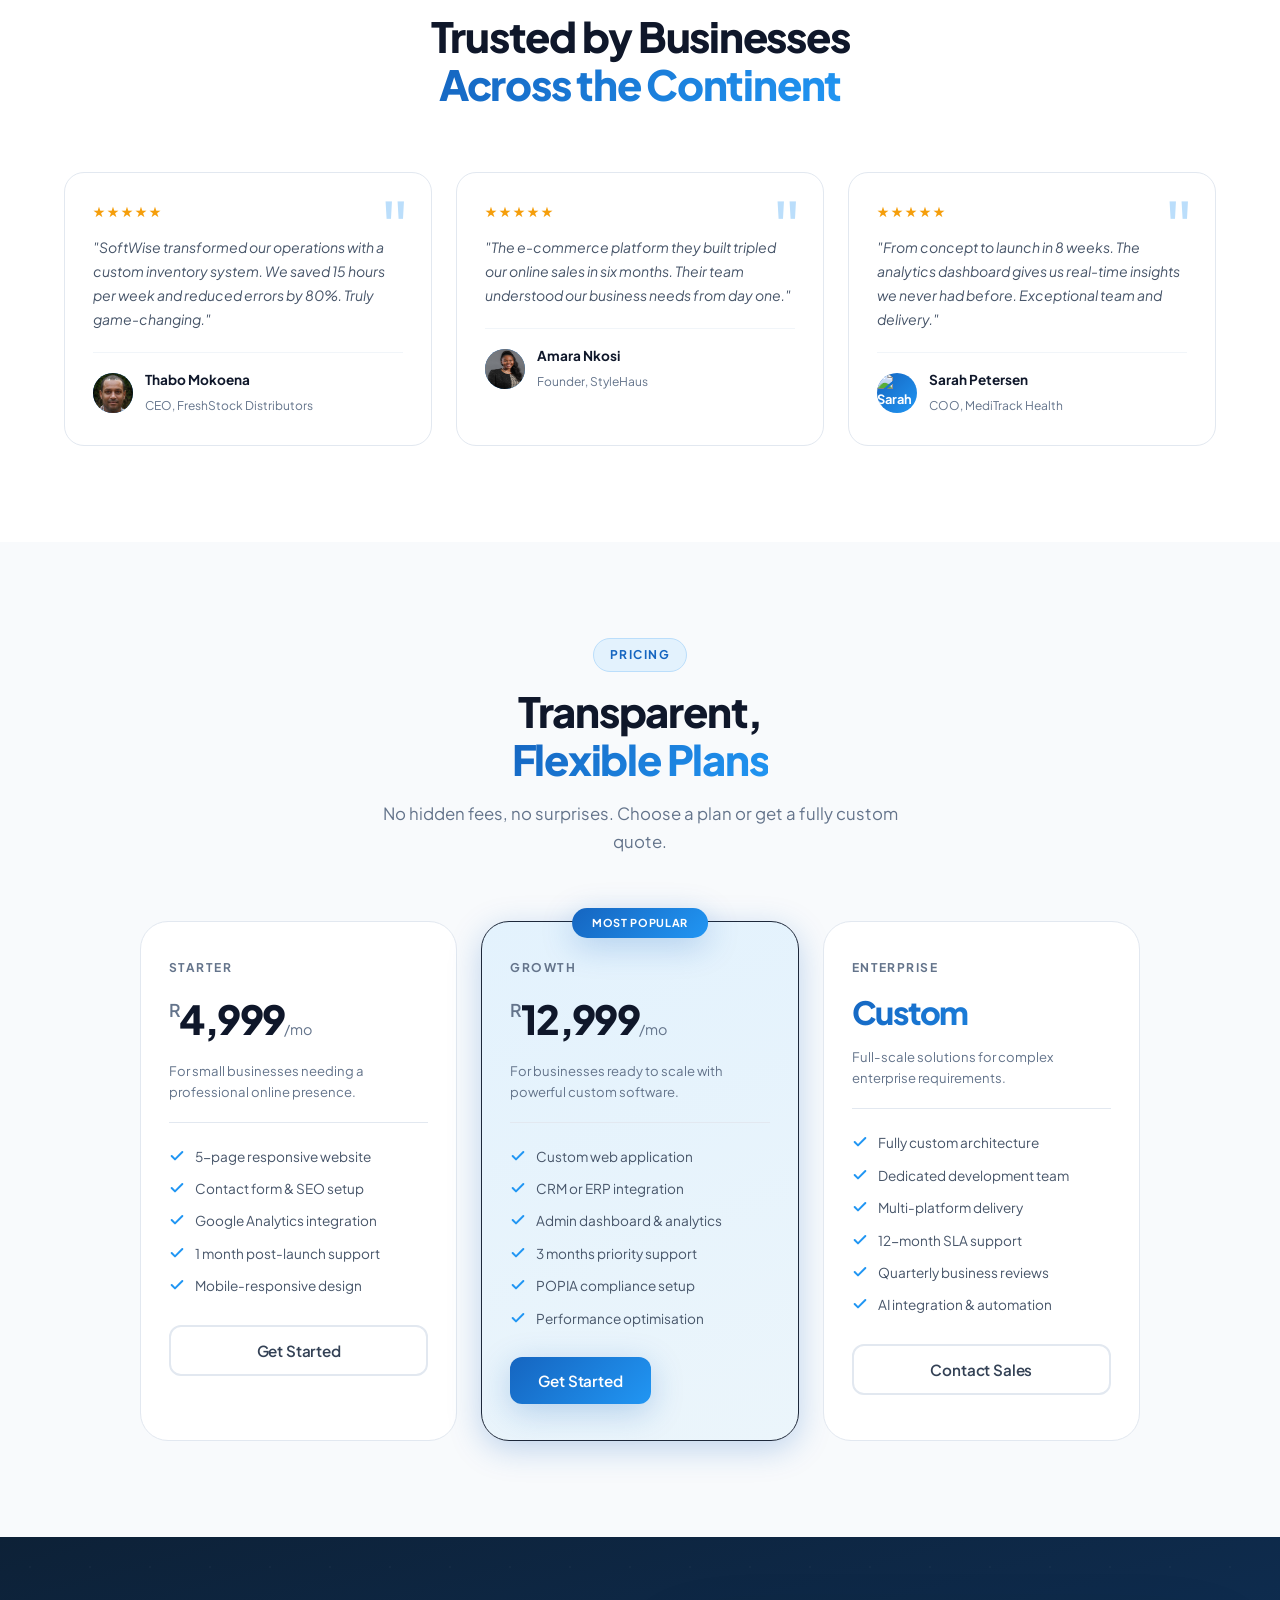
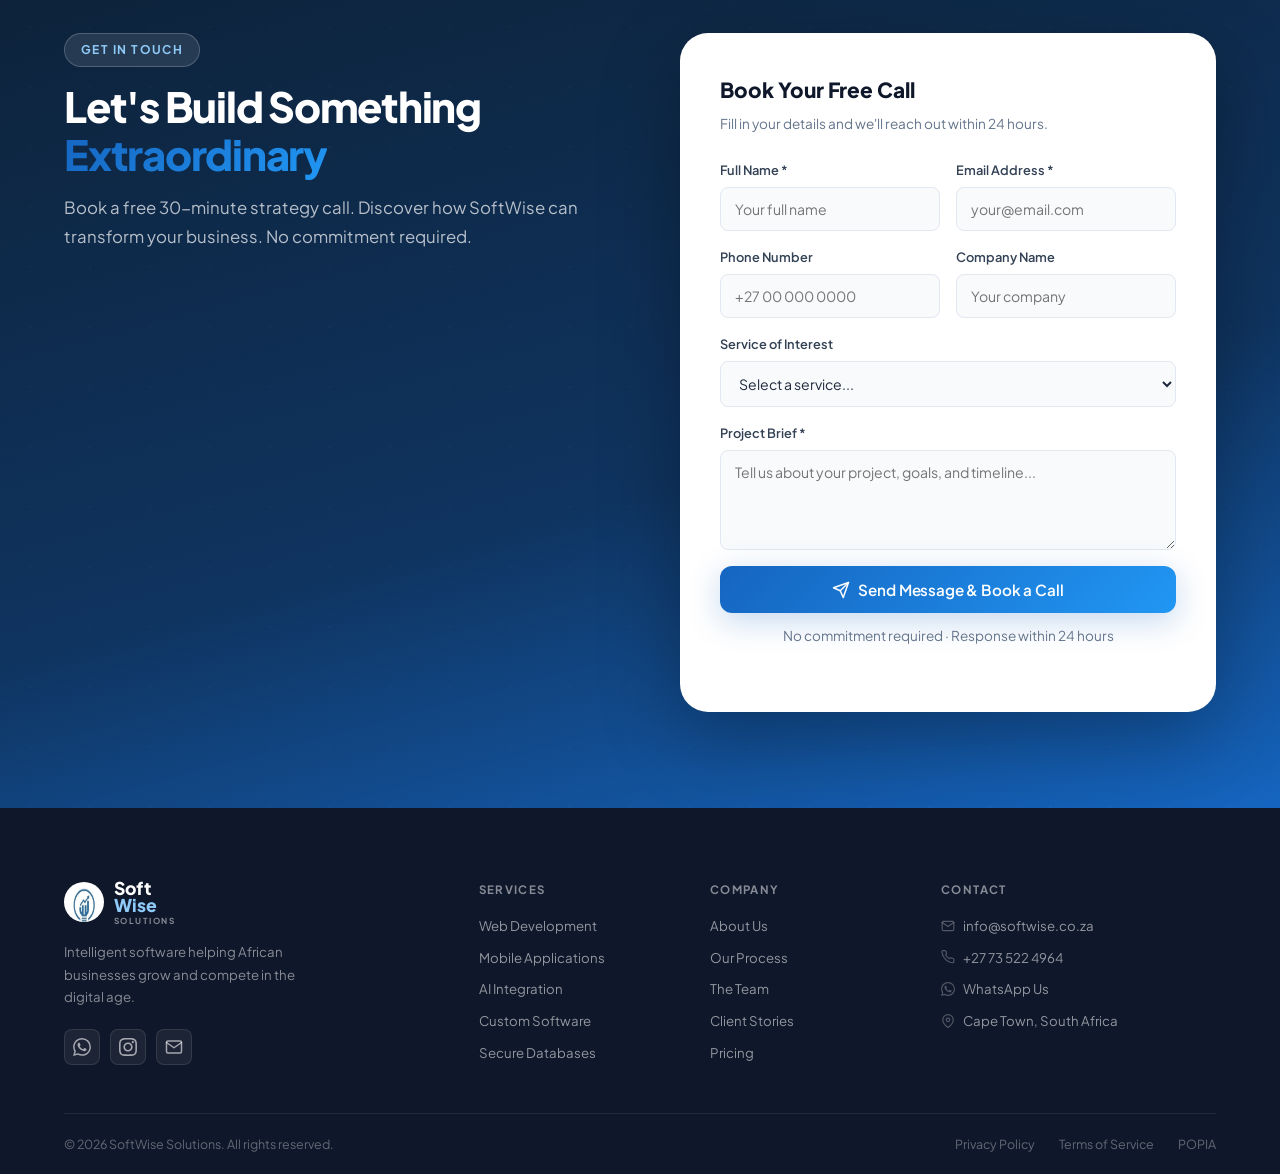
==== commit 2cff0f24: "Update" ====
--- a/index_4.html
+++ b/index_4.html
@@ -1745,7 +1745,7 @@
       <a href="#home" class="nav-logo">
         <div class="logo-icon">
           <!-- <svg width="32" height="32" viewBox="0 0 32 32" fill="none" xmlns="http://www.w3.org/2000/svg"> -->
-            <img src="Logo Business.png" alt="SoftWise Solutions Logo" width="40" height="40" style="border-radius: 50%;"/>
+            <img src="/images/Logo Business.png" alt="SoftWise Solutions Logo" width="40" height="40" style="border-radius: 50%;"/>
             <circle cx="16" cy="16" r="15" stroke="#1565C0" stroke-width="2"/>
             <path d="M9 16C9 12.13 12.13 9 16 9s7 3.13 7 7-3.13 7-7 7" stroke="#1565C0" stroke-width="2" stroke-linecap="round"/>
             <circle cx="16" cy="16" r="3" fill="#1565C0"/>
@@ -2069,7 +2069,7 @@
             <div class="team-avatar-wrap">
               <!-- <div class="team-avatar-name">Technical Director</div> -->
               <div class="team-avatar">
-                <img src="Rene Ideal Image_1.jpeg" alt="Technical Director" width="110" height="110"/>
+                <img src="/images/Rene Ideal Image_1.jpeg" alt="Technical Director" width="110" height="110"/>
               </div>
               <div class="team-role-badge">Rene Ideal</div>
             </div>
@@ -2096,7 +2096,7 @@
             <div class="team-avatar-wrap">
               <!-- <div class="team-avatar-name">Technical Lead</div> -->
               <div class="team-avatar">
-                <img src="Kalonji Luboya Image_1.jpeg" alt="Technical Lead" width="110" height="110"/>
+                <img src="/images/Kalonji Luboya Image_1.jpeg" alt="Technical Lead" width="110" height="110"/>
               </div>
               <div class="team-role-badge">Kalonji Luboya</div>
             </div>
@@ -2123,7 +2123,7 @@
             <div class="team-avatar-wrap">
               <!-- <div class="team-avatar-name">Solutions Lead</div> -->
               <div class="team-avatar">
-                <img src="Belchior Pedro Pascal Image.jpeg" alt="Software Solutions Lead" width="110" height="110"/>
+                <img src="/images/Belchior Pedro Pascal Image.jpeg" alt="Software Solutions Lead" width="110" height="110"/>
               </div>
               <div class="team-role-badge">Pedro Pascoal</div>
             </div>
@@ -2150,7 +2150,7 @@
               <!-- <div class="team-avatar-name">Tech Consultant</div> -->
               <div class="team-avatar">
                 <!-- Replace the src below with Kyle's actual image path e.g. /Images/Kyle_Croeser.jpeg -->
-                <img src="Kyle Croeser Image_1.png" alt="Kyle Croeser" width="110" height="110"/>
+                <img src="/images/Kyle Croeser Image_1.png" alt="Kyle Croeser" width="110" height="110"/>
               </div>
               <div class="team-role-badge">Kyle Croeser</div>
             </div>
@@ -2188,7 +2188,7 @@
           <p class="testimonial-text">"SoftWise transformed our operations with a custom inventory system. We saved 15 hours per week and reduced errors by 80%. Truly game-changing."</p>
           <div class="testimonial-author">
             <div class="author-avatar">
-              <img src="thabo mokoena.png" alt="Thabo Mokoena" style="border-radius: 20px; width:100%; height:100%;" />
+              <img src="/images/thabo mokoena.png" alt="Thabo Mokoena" style="border-radius: 20px; width:100%; height:100%;" />
             </div>
             <div>
               <strong>Thabo Mokoena</strong>
@@ -2202,7 +2202,7 @@
           <p class="testimonial-text">"The e-commerce platform they built tripled our online sales in six months. Their team understood our business needs from day one."</p>
           <div class="testimonial-author">
             <div class="author-avatar">
-              <img src="Amara Nkosi.png" alt="Amara Nkosi" style="border-radius: 20px; width:100%; height:100%;" />
+              <img src="/images/Amara Nkosi.png" alt="Amara Nkosi" style="border-radius: 20px; width:100%; height:100%;" />
             </div>
             <div>
               <strong>Amara Nkosi</strong>
@@ -2216,7 +2216,7 @@
           <p class="testimonial-text">"From concept to launch in 8 weeks. The analytics dashboard gives us real-time insights we never had before. Exceptional team and delivery."</p>
           <div class="testimonial-author">
             <div class="author-avatar">
-              <img src="Sarah Petersen.png" alt="Sarah Petersen" style="border-radius: 20px; width:100%; height:100%;" />
+              <img src="/images/Sarah Petersen.png" alt="Sarah Petersen" style="border-radius: 20px; width:100%; height:100%;" />
             </div>
             <div>
               <strong>Sarah Petersen</strong>
@@ -2398,7 +2398,7 @@
           <div class="nav-logo footer-logo">
             <div class="logo-icon">
               <!-- <svg width="32" height="32" viewBox="0 0 32 32" fill="none" xmlns="http://www.w3.org/2000/svg"> -->
-                <img src="Logo Business.png" alt="SoftWise Solutions Logo" width="40" height="40" style="border-radius: 50%;"/>
+                <img src="/images/Logo Business.png" alt="SoftWise Solutions Logo" width="40" height="40" style="border-radius: 50%;"/>
                 <circle cx="16" cy="16" r="15" stroke="white" stroke-width="2" opacity="0.7"/>
                 <path d="M9 16C9 12.13 12.13 9 16 9s7 3.13 7 7-3.13 7-7 7" stroke="white" stroke-width="2" stroke-linecap="round" opacity="0.7"/>
                 <circle cx="16" cy="16" r="3" fill="white" opacity="0.7"/>
